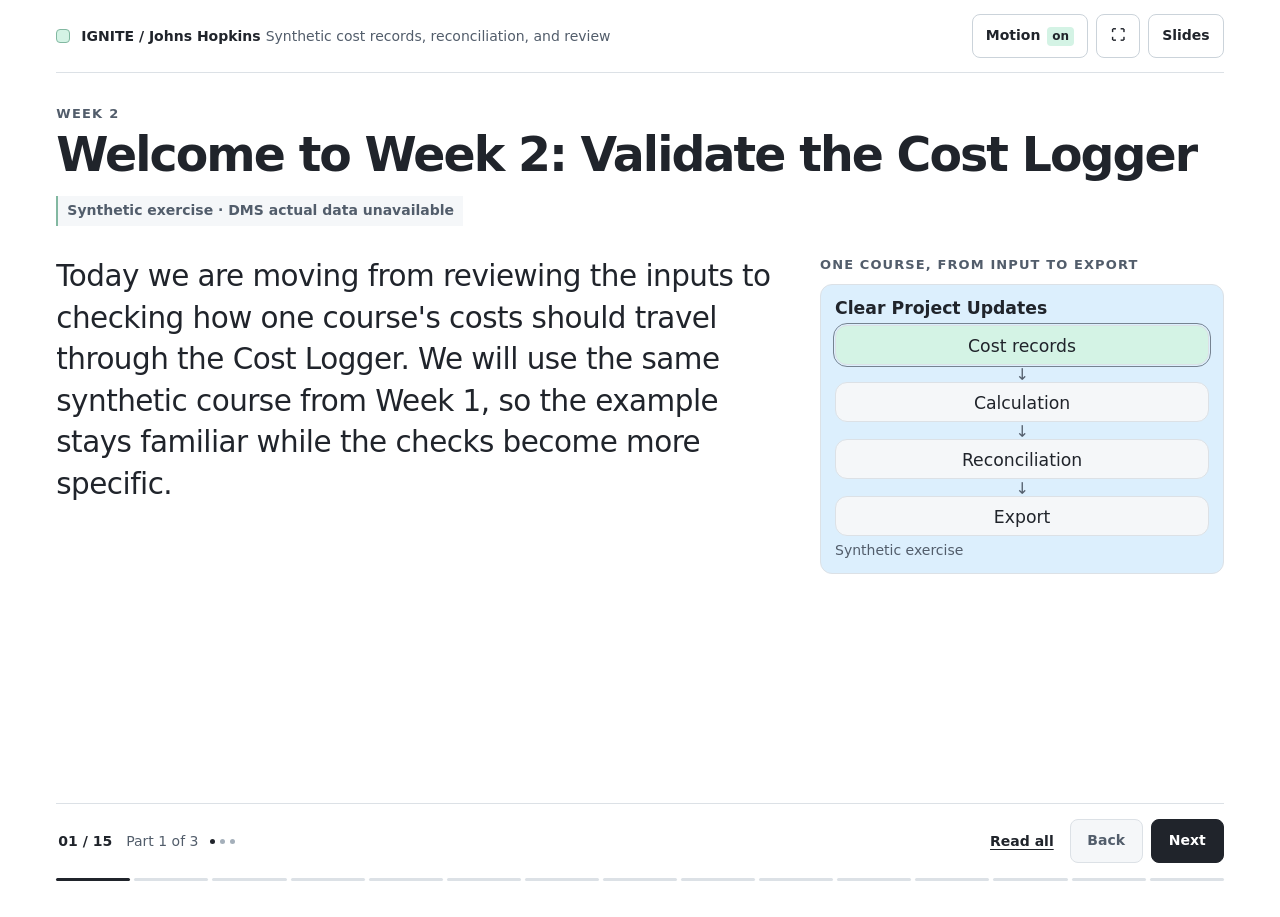
==== index.html @ 30b4ad09 "Publish IGNITE Week 2 presentation v1.0.1" ====
<!doctype html>
<html lang="en">
<head>
  <meta charset="utf-8">
  <meta name="viewport" content="width=device-width, initial-scale=1">
  <meta name="description" content="Synthetic cost records, reconciliation, and review">
  <meta name="content-revision" content="94eb83a138bd">
  <title>Week 2: Validate the Cost Logger</title>
  <link rel="stylesheet" href="site.css">
  <link rel="icon" href="data:,">
  <script defer src="scenes.js"></script>
  <script defer src="deck.js"></script>
</head>
<body>
  <div id="deck" class="deck-shell" hidden>
    <header class="masthead">
      <div class="brand">
        <span class="brand-mark" aria-hidden="true"></span>
        <div class="brand-text">
          <span class="brand-name">IGNITE / Johns Hopkins</span>
          <span class="brand-subtitle">Synthetic cost records, reconciliation, and review</span>
        </div>
      </div>
      <div class="masthead-controls">
        <button id="motion" class="utility-button" type="button" aria-pressed="false">
          Motion <span class="motion-state" aria-hidden="true">off</span>
        </button>
        <span id="motion-explanation" class="sr-only" hidden></span>
        <button id="fullscreen" class="utility-button icon-button" type="button" aria-label="Enter fullscreen" hidden>
          <span aria-hidden="true">⛶</span>
        </button>
        <button id="open-selector" class="utility-button" type="button" aria-haspopup="dialog" aria-controls="selector">Slides</button>
      </div>
    </header>

    <main id="stage" class="stage" tabindex="0" aria-labelledby="slide-title" aria-describedby="stage-keys">
      <p id="stage-keys" class="sr-only"></p>
      <div class="stage-header">
        <p id="slide-section" class="section-label"></p>
        <h1 id="slide-title" class="slide-title"></h1>
        <p class="evidence-strip">Synthetic exercise · DMS actual data unavailable</p>
      </div>
      <p id="deck-notice" class="deck-notice" role="status" hidden></p>
      <div id="stage-body" class="stage-body">
        <div id="narration" class="narration"></div>
        <div id="visual" class="visual"></div>
      </div>
    </main>

    <footer class="deck-footer">
      <div class="footer-row">
        <div class="position-group">
          <button id="slide-number" class="slide-number" type="button" aria-haspopup="dialog" aria-controls="selector"></button>
          <span id="part-label" class="part-label"></span>
          <div id="part-marks" class="part-marks" aria-hidden="true"></div>
        </div>
        <nav class="footer-controls" aria-label="Presentation">
          <a id="read-all" class="read-link" href="?view=linear">Read all</a>
          <button id="back" class="back-button" type="button">Back</button>
          <button id="next" class="next-button" type="button">Next</button>
        </nav>
      </div>
      <div id="journey" class="journey" aria-hidden="true"></div>
    </footer>
  </div>

  <dialog id="selector" class="slide-selector" aria-labelledby="selector-title">
    <div class="selector-header">
      <h2 id="selector-title">Choose a slide</h2>
      <button id="close-selector" class="selector-close icon-button" type="button" aria-label="Close slide selector">
        <span aria-hidden="true">×</span>
      </button>
    </div>
    <ol id="selector-list" class="selector-list"></ol>
  </dialog>

  <p id="position-status" class="sr-only" role="status"></p>

  <main id="reading" class="reading-view" hidden>
    <nav class="reading-actions" aria-label="Reading view">
      <a id="return-to-deck" href="./index.html">Back to presentation</a>
      <a id="standalone-transcript" href="transcript.html">Open the complete readable transcript</a>
      <button id="print-reading" type="button">Print / save PDF</button>
    </nav>
    <header class="reading-header">
      <h1>Week 2: Validate the Cost Logger</h1>
      <p class="reading-subheading">Complete read-aloud text · 15 slides</p>
      <p class="reading-evidence">Synthetic exercise. Expected calculations are not application test results. DMS actual data is unavailable.</p>
    </header>
    <div id="reading-content" class="reading-content">
      <section class="reading-slide"><p class="reading-section">WEEK 2</p><h2>Welcome to Week 2: Validate the Cost Logger</h2>
<article class="reading-state" id="W2-S01-P01" data-presentation-href="./index.html#slide=1&amp;step=1"><h3>Part 1 of 3</h3>
<p>Today we are moving from reviewing the inputs to checking how one course&#x27;s costs should travel through the Cost Logger. We will use the same synthetic course from Week 1, so the example stays familiar while the checks become more specific.</p>
<div class="reading-visual"><h4>ONE COURSE, FROM INPUT TO EXPORT</h4><ul><li>Clear Project Updates</li><li>Cost records → Calculation → Reconciliation → Export</li><li>Synthetic exercise</li></ul></div>
</article>
<article class="reading-state" id="W2-S01-P02" data-presentation-href="./index.html#slide=1&amp;step=2"><h3>Part 2 of 3</h3>
<p>We still do not have DMS&#x27;s actual data. That does not stop us from checking the example&#x27;s arithmetic or, when a suitable test build is available, testing its behavior. It does stop us from claiming that these figures describe DMS&#x27;s real costs.</p>
<div class="reading-visual"><h4>THIS WEEK&#x27;S EVIDENCE BOUNDARY</h4><ul><li>Synthetic inputs: available</li><li>DMS actual data: unavailable</li><li>Application checks: require a suitable, identified test build</li><li>Expected result ≠ observed application result</li></ul></div>
</article>
<article class="reading-state" id="W2-S01-P03" data-presentation-href="./index.html#slide=1&amp;step=3"><h3>Part 3 of 3</h3>
<p>By the end, each of us should know what to check, what evidence to return, and what stays open. I will prepare the review package and handle build or access issues. Shania will focus on reconciliation, and Kailun will focus on behavior and failure cases.</p>
<div class="reading-visual"><h4>THREE RESPONSIBILITIES</h4><ul><li>Oscar | Review package and corrections</li><li>Shania | Independent financial reconciliation</li><li>Kailun | Behavior checks and reproducible findings</li><li>DMS | Commercial policy and business acceptance</li></ul></div>
</article>
</section>
<section class="reading-slide"><p class="reading-section">WEEK 1 REVIEW</p><h2>What Week 1 Established</h2>
<article class="reading-state" id="W2-S02-P01" data-presentation-href="./index.html#slide=2&amp;step=1"><h3>Part 1 of 3</h3>
<p>Week 1 gave us a shared fictional course, a fixed set of inputs, worked calculations, and review questions. The assignment was to inspect those definitions and expectations, not to generate the course media or prove that the application already worked.</p>
<div class="reading-visual"><h4>WEEK 1: A SHARED REVIEW BASELINE</h4><ul><li>Fixed course example</li><li>Financial input definitions</li><li>Worked calculations</li><li>Proposed behavior checks</li><li>No course media generated by this exercise</li></ul></div>
</article>
<article class="reading-state" id="W2-S02-P02" data-presentation-href="./index.html#slide=2&amp;step=2"><h3>Part 2 of 3</h3>
<p>Shania returned a completed initial review dated November 10. All 28 starter rows have a status and a written decision. Twelve are marked Reviewed, and sixteen are marked Question open. Those are review decisions, not twenty-eight passed application tests.</p>
<div class="reading-visual"><h4>SHANIA&#x27;S RETURN | NOVEMBER 10, 2026</h4><ul><li>28 starter rows completed</li><li>12 | Reviewed</li><li>16 | Question open</li><li>Review completion ≠ application test pass</li></ul></div>
</article>
<article class="reading-state" id="W2-S02-P03" data-presentation-href="./index.html#slide=2&amp;step=3"><h3>Part 3 of 3</h3>
<p>Kailun has returned his technical review covering all 24 proposed cases. Eleven are marked Reviewed and thirteen Question open, with a written decision or question for every case. His Run log marks all 24 application tests Not run. We will carry his open questions into Week 2 without treating reviewed expectations as approved rules or passed tests.</p>
<div class="reading-visual"><h4>KAILUN&#x27;S TECHNICAL REVIEW</h4><ul><li>24 cases | 11 Reviewed; 13 Question open</li><li>Run log | All 24 Not run</li><li>Reviewed expectations ≠ approved rules</li><li>Review completion ≠ application test pass</li></ul></div>
</article>
</section>
<section class="reading-slide"><p class="reading-section">FINANCIAL REVIEW</p><h2>What Shania&#x27;s Review Changes About Our Checks</h2>
<article class="reading-state" id="W2-S03-P01" data-presentation-href="./index.html#slide=3&amp;step=1"><h3>Part 1 of 4</h3>
<p>The main lesson from Shania&#x27;s review is to keep the fixed example intact while making the missing evidence explicit. We can reproduce the exercise without pretending that its rates, labor assumptions, or allocation method have been approved for DMS.</p>
<div class="reading-visual"><h4>KEEP THE BASELINE; EXPOSE THE GAPS</h4><ul><li>Exercise values: unchanged</li><li>Review questions: retained</li><li>Real-world assumptions: unverified</li><li>No silent replacement with guesses</li></ul></div>
</article>
<article class="reading-state" id="W2-S03-P02" data-presentation-href="./index.html#slide=3&amp;step=2"><h3>Part 2 of 4</h3>
<p>Her labor questions ask where drafting and assembly review end, where final quality review begins, and how real hourly cost rates would be constructed. Her provider questions ask which usage is billable, which services are bundled, and which rates apply.</p>
<div class="reading-visual"><h4>QUESTIONS TO CARRY FORWARD</h4><ul><li>Labor | Activity boundaries, effort records, rate basis</li><li>Providers | Usage, billing units, bundles, valid rates</li><li>Keep exercise assumptions separate from actual evidence</li></ul></div>
</article>
<article class="reading-state" id="W2-S03-P03" data-presentation-href="./index.html#slide=3&amp;step=3"><h3>Part 3 of 4</h3>
<p>Hosting and cost scope need the same discipline. Dividing a monthly pool equally between ten runs reproduces this exercise, but it is not measured consumption. Unlisted costs do not become zero, and equal output counts do not establish equal quality.</p>
<div class="reading-visual"><h4>ALLOCATION, SCOPE, AND COMPARABILITY</h4><ul><li>Equal allocation ≠ measured consumption</li><li>Excluded cost ≠ zero cost</li><li>Equal output count ≠ verified equal quality</li><li>Real policy decisions remain open</li></ul></div>
</article>
<article class="reading-state" id="W2-S03-P04" data-presentation-href="./index.html#slide=3&amp;step=4"><h3>Part 4 of 4</h3>
<p>For a real hosting allocation, what evidence would let us decide whether equal weighting is appropriate? Name the evidence we would need, rather than guessing a better number.</p>
<div class="reading-visual"><h4>LET&#x27;S DISCUSS</h4><ul><li>What evidence would justify a real hosting allocation?</li><li>Capture the evidence needed.</li><li>Do not invent a rate or policy.</li></ul></div>
</article>
</section>
<section class="reading-slide"><p class="reading-section">THE WEEK 2 TARGET</p><h2>What We Are Validating, and What Must Be Available</h2>
<article class="reading-state" id="W2-S04-P01" data-presentation-href="./index.html#slide=4&amp;step=1"><h3>Part 1 of 3</h3>
<p>The Week 2 target is a traceable path from manual entry or spreadsheet import to a reviewed cost record, a calculated total, and a reproducible export. Previewing must not post a charge. Financial records and diagnostic logs must stay distinct.</p>
<div class="reading-visual"><h4>EXPECTED WORKFLOW, NOT A COMPLETION CLAIM</h4><ul><li>Entry or file import → Preview → Review → Post → Reconcile → Export</li><li>Preview: no financial posting</li><li>Financial records ≠ diagnostic logs</li></ul></div>
</article>
<article class="reading-state" id="W2-S04-P02" data-presentation-href="./index.html#slide=4&amp;step=2"><h3>Part 2 of 3</h3>
<p>Before application testing, I need to identify the exact test build, give you permitted access, and confirm that the relevant Cost Records functions are available. An installer or a working RFP screen alone does not establish that this workflow is ready for your checks.</p>
<div class="reading-visual"><h4>APPLICATION CHECKS NEED</h4><ul><li>Exact build identifier</li><li>Permitted, usable test access</li><li>Relevant Cost Records functions</li><li>Synthetic inputs and expected results</li><li>A way to inspect the resulting records and export</li></ul></div>
</article>
<article class="reading-state" id="W2-S04-P03" data-presentation-href="./index.html#slide=4&amp;step=3"><h3>Part 3 of 3</h3>
<p>There are two useful paths. With a verified target, run the synthetic cases and capture actual results. Without it, complete the independent calculation and clarify the expected behavior. Application checks then remain Blocked or Not tested. Neither path requires guessing DMS&#x27;s actual data.</p>
<div class="reading-visual"><h4>TWO PATHS</h4><ul><li>Target available | Run synthetic cases; record actual results</li><li>Target unavailable | Reconcile the example; refine expected behavior</li><li>Application checks without a target: Blocked or Not tested</li><li>Real-data validation: still pending</li></ul></div>
</article>
</section>
<section class="reading-slide"><p class="reading-section">THE WORKED EXAMPLE</p><h2>Our Shared Synthetic Course</h2>
<article class="reading-state" id="W2-S05-P01" data-presentation-href="./index.html#slide=5&amp;step=1"><h3>Part 1 of 3</h3>
<p>Our course is still Clear Project Updates. It is a fictional training course about separating completed work, blockers, decisions, and next actions. We keep course SYN-COURSE-001 and run SYN-RUN-001 as the exercise identifiers, not as production identifiers.</p>
<div class="reading-visual"><h4>CLEAR PROJECT UPDATES</h4><ul><li>Course | SYN-COURSE-001</li><li>Baseline run | SYN-RUN-001</li><li>Local synthetic exercise identifiers</li><li>Not DMS production records</li></ul></div>
</article>
<article class="reading-state" id="W2-S05-P02" data-presentation-href="./index.html#slide=5&amp;step=2"><h3>Part 2 of 3</h3>
<p>The simulated inventory contains six scripts, six slide decks, and three videos. That is fifteen final deliverables. The thirty-six slides and thirty embedded images belong inside the decks; they are not additional final deliverables. No media files are generated by this costing exercise.</p>
<div class="reading-visual"><h4>SIMULATED OUTPUT INVENTORY</h4><ul><li>6 scripts + 6 decks + 3 videos = 15 final deliverables</li><li>36 slides and 30 images are deck components</li><li>3 videos × 2 minutes = 6 finished minutes</li><li>Inventory specification, not accepted media</li></ul></div>
</article>
<article class="reading-state" id="W2-S05-P03" data-presentation-href="./index.html#slide=5&amp;step=3"><h3>Part 3 of 3</h3>
<p>For this lesson, the direct-cost total includes the listed labor, provider usage, and allocated hosting. Other costs remain outside this exercise. We are checking the whole run, not inventing a cost allocation for each script, deck, or video.</p>
<div class="reading-visual"><h4>BASELINE COST BOUNDARY</h4><ul><li>Included | Listed labor + provider usage + allocated hosting</li><li>Outside this exercise | Subscriptions, development, overhead, sales, profit, tax, unlisted costs</li><li>Whole-run costs only</li><li>Cost ≠ selling price</li></ul></div>
</article>
</section>
<section class="reading-slide"><p class="reading-section">COST RECORDS</p><h2>What Makes a Cost Record Traceable</h2>
<article class="reading-state" id="W2-S06-P01" data-presentation-href="./index.html#slide=6&amp;step=1"><h3>Part 1 of 3</h3>
<p>A traceable record lets someone connect a charge to the course, the run, and the activity or usage that caused it. It also makes the quantity, unit, rate, currency, period, and payer visible, with a source for the calculation.</p>
<div class="reading-visual"><h4>TRACEABILITY QUESTIONS</h4><ul><li>Which course and run?</li><li>Which activity or usage?</li><li>What quantity and unit?</li><li>Which rate and currency?</li><li>Which period and payer?</li><li>What source supports it?</li></ul></div>
</article>
<article class="reading-state" id="W2-S06-P02" data-presentation-href="./index.html#slide=6&amp;step=2"><h3>Part 2 of 3</h3>
<p>For example, P01 is the whole-run text-input line. It uses three hundred thousand tokens at a fictional rate of two dollars per million tokens. The billing quantity matters: multiplying by two without dividing by one million would apply the rate to the wrong unit.</p>
<div class="reading-visual"><h4>SYNTHETIC RECORD | P01</h4><ul><li>Course | SYN-COURSE-001</li><li>Run | SYN-RUN-001</li><li>Usage | 300,000 tokens</li><li>Rate | $2.00 per 1,000,000 tokens</li><li>Currency | USD</li><li>Expected cost | $0.60</li></ul></div>
</article>
<article class="reading-state" id="W2-S06-P03" data-presentation-href="./index.html#slide=6&amp;step=3"><h3>Part 3 of 3</h3>
<p>The example does not supply an actual provider contract, a real rate-effective date, or verified payer details. Those fields stay unverified where absent. This record is a way to explain the calculation, not proof that we have DMS&#x27;s final production schema.</p>
<div class="reading-visual"><h4>DO NOT FILL MISSING METADATA BY GUESSING</h4><ul><li>Actual provider and contract | Unverified</li><li>Actual rate-effective date | Not supplied</li><li>Actual payer allocation | Unverified</li><li>Production schema | Not established by this exercise</li><li>Source | Fixed synthetic example</li></ul></div>
</article>
</section>
<section class="reading-slide"><p class="reading-section">THE WORKED CALCULATION</p><h2>Calculate the Baseline Before Comparing the App</h2>
<article class="reading-state" id="W2-S07-P01" data-presentation-href="./index.html#slide=7&amp;step=1"><h3>Part 1 of 4</h3>
<p>Start with the five labor rows. For each activity, multiply the assumed hands-on hours by its hourly rate. Two hours of planning at sixty dollars per hour gives one hundred twenty dollars. The five rows total ten effort hours and five hundred thirty-five dollars.</p>
<div class="reading-visual"><h4>SYNTHETIC LABOR | HOURS × USD/HOUR</h4><ul><li>L01 | 2.0 × $60.00 = $120.00</li><li>L02 | 2.5 × $60.00 = $150.00</li><li>L03 | 3.0 × $50.00 = $150.00</li><li>L04 | 1.5 × $50.00 = $75.00</li><li>L05 | 1.0 × $40.00 = $40.00</li><li>Total | 10.0 effort hours | $535.00</li><li>Effort hours ≠ elapsed time</li></ul></div>
</article>
<article class="reading-state" id="W2-S07-P02" data-presentation-href="./index.html#slide=7&amp;step=2"><h3>Part 2 of 4</h3>
<p>Provider costs use quantity divided by billing quantity, multiplied by the rate. The four fictional charges are sixty cents, ninety-six cents, one dollar twenty, and fifteen dollars. Together they total seventeen dollars and seventy-six cents. Do not charge whole-run text again per output or add a separate audio charge.</p>
<div class="reading-visual"><h4>SYNTHETIC PROVIDER USAGE</h4><ul><li>Cost = quantity ÷ billing quantity × rate</li><li>P01 | 300,000 ÷ 1,000,000 × $2.00 = $0.60</li><li>P02 | 120,000 ÷ 1,000,000 × $8.00 = $0.96</li><li>P03 | 30 ÷ 1 × $0.04 = $1.20</li><li>P04 | 6 ÷ 1 × $2.50 = $15.00</li><li>Provider total | $17.76</li><li>Fixture only: voice/rendering included; no separate audio charge</li></ul></div>
</article>
<article class="reading-state" id="W2-S07-P03" data-presentation-href="./index.html#slide=7&amp;step=3"><h3>Part 3 of 4</h3>
<p>The hosting example divides a fictional monthly pool of one hundred twenty dollars between ten equal-weight runs in the same month. The allocation is twelve dollars per run. This is the exercise&#x27;s rule, not a measured allocation or a DMS-approved policy.</p>
<div class="reading-visual"><h4>SYNTHETIC HOSTING ALLOCATION</h4><ul><li>Monthly pool | $120.00</li><li>Eligible runs in the same month | 10</li><li>Per-run allocation | $120.00 ÷ 10 = $12.00</li><li>Equal weighting is an exercise assumption</li><li>Actual allocation policy remains open</li></ul></div>
</article>
<article class="reading-state" id="W2-S07-P04" data-presentation-href="./index.html#slide=7&amp;step=4"><h3>Part 4 of 4</h3>
<p>Now add the included categories: five hundred thirty-five dollars of labor, seventeen dollars and seventy-six cents of provider usage, and twelve dollars of hosting. The expected direct cost is five hundred sixty-four dollars and seventy-six cents. Use the fixed row-level rounding rule. This is an expected result, not an observed application result.</p>
<div class="reading-visual"><h4>SYNTHETIC BASELINE | EXPECTED RESULT</h4><ul><li>Labor | $535.00</li><li>Provider usage | $17.76</li><li>Hosting allocation | $12.00</li><li>Included direct production cost | $564.76</li><li>USD: round each nonnegative cost row to 2 decimals, half up; then sum</li><li>Application result | Not tested here</li></ul></div>
</article>
</section>
<section class="reading-slide"><p class="reading-section">IMPORT AND ENTRY</p><h2>Preview, Review, Then Post</h2>
<article class="reading-state" id="W2-S08-P01" data-presentation-href="./index.html#slide=8&amp;step=1"><h3>Part 1 of 3</h3>
<p>For the application path, use only the supplied synthetic file or synthetic manual-entry values in the designated test environment. Begin by recording the existing ledger state. Open the preview and compare the mapped values with the input file. Preview alone must not add a financial posting.</p>
<div class="reading-visual"><h4>PLANNED CHECK | PREVIEW</h4><ul><li>Record the starting ledger state</li><li>Open synthetic input</li><li>Inspect mapped values and units</li><li>Compare ledger state again</li><li>Expected: no new financial posting</li></ul></div>
</article>
<article class="reading-state" id="W2-S08-P02" data-presentation-href="./index.html#slide=8&amp;step=2"><h3>Part 2 of 3</h3>
<p>Review any missing or invalid rows before posting. Check which rows are ready, which are held, and why. The presentation does not decide whether a mixed file must be rejected entirely or accepted in part. That behavior needs an explicit rule, not an assumption by the reviewer.</p>
<div class="reading-visual"><h4>PLANNED CHECK | REVIEW</h4><ul><li>Valid row | Inspect calculation and mapping</li><li>Missing or invalid row | Identify the reason</li><li>Mixed-file policy | Confirm before judging pass or fail</li><li>No silent default, dropped row, or invented rate</li></ul></div>
</article>
<article class="reading-state" id="W2-S08-P03" data-presentation-href="./index.html#slide=8&amp;step=3"><h3>Part 3 of 3</h3>
<p>Post only through the test workflow provided in the review package. Then trace each resulting cost record back to its input and reconcile the totals. If the target or posting control has not been verified, stop at the documented expectation and keep the application check untested.</p>
<div class="reading-visual"><h4>PLANNED CHECK | POST AND TRACE</h4><ul><li>Reviewed synthetic input → Test posting → Cost record</li><li>Input row ↔ Posted record ↔ Calculated amount</li><li>Actual result | Capture only after execution</li><li>No verified target | Blocked or Not tested</li></ul></div>
</article>
</section>
<section class="reading-slide"><p class="reading-section">VALIDATION</p><h2>Missing, Invalid, and Zero Are Different</h2>
<article class="reading-state" id="W2-S09-P01" data-presentation-href="./index.html#slide=9&amp;step=1"><h3>Part 1 of 3</h3>
<p>In a copy of the baseline, remove the P01 rate and keep the usage quantity. The rate is missing, not zero. The worksheet has an INPUT NEEDED state for incomplete arithmetic; the application must make the missing cost visible rather than imply that text input was free.</p>
<div class="reading-visual"><h4>ILLUSTRATIVE CASE | MISSING RATE</h4><ul><li>P01 quantity | 300,000 tokens</li><li>P01 rate | Missing</li><li>Cost | Incomplete</li><li>Not | $0.00</li><li>Worksheet wording: INPUT NEEDED</li><li>Application wording: to verify</li></ul></div>
</article>
<article class="reading-state" id="W2-S09-P02" data-presentation-href="./index.html#slide=9&amp;step=2"><h3>Part 2 of 3</h3>
<p>An invalid value is a different problem. A zero denominator cannot allocate the hosting pool, and an incompatible billing unit cannot support the intended calculation. Record the offending field and expected handling. If the rule is still undecided, record a requirement question rather than inventing a test pass or failure.</p>
<div class="reading-visual"><h4>ILLUSTRATIVE CASE | INVALID INPUT</h4><ul><li>Hosting pool ÷ 0 runs | Invalid allocation denominator</li><li>Incompatible usage and billing units | Invalid basis</li><li>Identify the field and reason</li><li>Undecided rule | Question open</li></ul></div>
</article>
<article class="reading-state" id="W2-S09-P03" data-presentation-href="./index.html#slide=9&amp;step=3"><h3>Part 3 of 3</h3>
<p>An explicit zero can be meaningful in the right field. For a separate synthetic quantity case, zero image usage at the stated positive image rate produces zero image cost. That does not make a zero billing denominator valid. Which evidence distinguishes a genuine zero quantity from missing usage?</p>
<div class="reading-visual"><h4>LET&#x27;S DISCUSS</h4><ul><li>Separate synthetic case: image quantity = 0</li><li>0 × $0.04 = $0.00</li><li>Explicit zero quantity ≠ missing quantity</li><li>Zero quantity ≠ zero billing denominator</li><li>What evidence distinguishes zero use from missing use?</li></ul></div>
</article>
</section>
<section class="reading-slide"><p class="reading-section">DUPLICATES AND RETRIES</p><h2>A Duplicate Is Not a New Billable Attempt</h2>
<article class="reading-state" id="W2-S10-P01" data-presentation-href="./index.html#slide=10&amp;step=1"><h3>Part 1 of 4</h3>
<p>Submitting the same expense again must not count the same cost twice. In the synthetic duplicate check, capture the ledger before and after resubmitting the same source expense. The expected outcome is no second posting for that same expense, not deletion of the original record.</p>
<div class="reading-visual"><h4>PLANNED DUPLICATE CHECK</h4><ul><li>One source expense</li><li>First accepted posting | One charge</li><li>Same expense submitted again | No second charge</li><li>Capture before-and-after ledger evidence</li><li>Application result | Not tested here</li></ul></div>
</article>
<article class="reading-state" id="W2-S10-P02" data-presentation-href="./index.html#slide=10&amp;step=2"><h3>Part 2 of 4</h3>
<p>Do not decide that two expenses are duplicates just because their amounts match. The identity of the underlying expense matters. If the system&#x27;s source identifier or retry rules are not documented, that is an open technical question. A retry with an uncertain result needs reconciliation before another posting is attempted.</p>
<div class="reading-visual"><h4>EXPENSE IDENTITY MATTERS</h4><ul><li>Same amount ≠ necessarily the same expense</li><li>Same expense ≠ a new charge</li><li>Source identifier and retry rules | Must be established</li><li>Uncertain result | Reconcile before repeating a posting</li></ul></div>
</article>
<article class="reading-state" id="W2-S10-P03" data-presentation-href="./index.html#slide=10&amp;step=3"><h3>Part 3 of 4</h3>
<p>A genuinely new billable attempt is different. The existing R1 scenario adds one discarded video minute at the fictional rate of two dollars fifty per minute. Billable video usage becomes seven minutes, while the simulated final inventory remains fifteen outputs.</p>
<div class="reading-visual"><h4>EXISTING SYNTHETIC VARIANT | SYN-RUN-001-R1</h4><ul><li>Extra billable video usage | 1 minute</li><li>Fictional rate | $2.50 per minute</li><li>Additional provider cost | $2.50</li><li>Billable video usage | 7 minutes</li><li>Final deliverables | Still 15</li></ul></div>
</article>
<article class="reading-state" id="W2-S10-P04" data-presentation-href="./index.html#slide=10&amp;step=4"><h3>Part 4 of 4</h3>
<p>With the other exercise inputs held constant, provider cost becomes twenty dollars and twenty-six cents, and direct production cost becomes five hundred sixty-seven dollars and twenty-six cents. We hold labor and hosting constant only to isolate this example. Real retries may involve additional labor and other costs that still need evidence.</p>
<div class="reading-visual"><h4>SYNTHETIC R1 | EXPECTED RESULT</h4><ul><li>Baseline provider cost | $17.76</li><li>Variant provider cost | $20.26</li><li>Baseline direct cost | $564.76</li><li>Variant direct cost | $567.26</li><li>Labor and hosting held constant for this exercise only</li><li>No real-world claim that retries are labor-free</li></ul></div>
</article>
</section>
<section class="reading-slide"><p class="reading-section">FINANCIAL RECONCILIATION</p><h2>Reconcile Line by Line, Not Just the Grand Total</h2>
<article class="reading-state" id="W2-S11-P01" data-presentation-href="./index.html#slide=11&amp;step=1"><h3>Part 1 of 3</h3>
<p>Shania&#x27;s check starts with an independent calculation, not with the application&#x27;s displayed total. Recalculate the supplied rows using the fixed units and rounding convention. Then compare those expectations with the application and export only after the corresponding test has actually run.</p>
<div class="reading-visual"><h4>RECONCILIATION PATH</h4><ul><li>Source row → Independent expectation → Application result → Export</li><li>Keep each evidence column separate</li><li>Do not copy the app&#x27;s answer into the expected-result column</li></ul></div>
</article>
<article class="reading-state" id="W2-S11-P02" data-presentation-href="./index.html#slide=11&amp;step=2"><h3>Part 2 of 3</h3>
<p>For the baseline, the expected categories are labor at five hundred thirty-five dollars, providers at seventeen dollars and seventy-six cents, and hosting at twelve dollars. The included total is five hundred sixty-four dollars and seventy-six cents. Until execution, the application and export columns remain Not tested.</p>
<div class="reading-visual"><table class="reading-table"><caption>SYNTHETIC EXPECTATIONS | ACTUAL RESULTS NOT SUPPLIED</caption><thead><tr><th scope="col">Category</th><th scope="col">Expected</th><th scope="col">Application</th><th scope="col">Export</th></tr></thead><tbody><tr><th scope="row">Labor</th><td>$535.00</td><td>Not tested</td><td>Not tested</td></tr><tr><th scope="row">Providers</th><td>$17.76</td><td>Not tested</td><td>Not tested</td></tr><tr><th scope="row">Hosting</th><td>$12.00</td><td>Not tested</td><td>Not tested</td></tr><tr><th scope="row">Included total</th><td>$564.76</td><td>Not tested</td><td>Not tested</td></tr></tbody></table><p>Compare constituent rows as well as totals</p></div>
</article>
<article class="reading-state" id="W2-S11-P03" data-presentation-href="./index.html#slide=11&amp;step=3"><h3>Part 3 of 3</h3>
<p>When amounts differ, check the version, input row, unit, rate, rounding, and scope before deciding why. Do not adjust the independent worksheet just to make the numbers agree. Explain the difference and retain the evidence. A workbook MATCH is an arithmetic check against this fixture, not an application pass.</p>
<div class="reading-visual"><h4>WHEN THERE IS A DIFFERENCE</h4><ul><li>Check | Version, inputs, units, rates, rounding, scope</li><li>Record | Expected, actual, difference, explanation</li><li>Preserve the independent calculation</li><li>Workbook MATCH ≠ application Passed</li></ul></div>
</article>
</section>
<section class="reading-slide"><p class="reading-section">TRACEABILITY AND EXPORT</p><h2>Make the Export Reproducible</h2>
<article class="reading-state" id="W2-S12-P01" data-presentation-href="./index.html#slide=12&amp;step=1"><h3>Part 1 of 3</h3>
<p>An export is useful when another reviewer can connect its amounts to the records and assumptions that produced them. For the synthetic exercise, keep the course and run identifiers, input version, calculation basis, included costs, and known gaps with the exported result.</p>
<div class="reading-visual"><h4>PROPOSED REVIEW EVIDENCE</h4><ul><li>Course and run identifiers</li><li>Input and test-build versions</li><li>Quantities, units, rates, and rounding basis</li><li>Included cost rows and totals</li><li>Missing information and exclusions</li><li>Exact export format: verify against the test build</li></ul></div>
</article>
<article class="reading-state" id="W2-S12-P02" data-presentation-href="./index.html#slide=12&amp;step=2"><h3>Part 2 of 3</h3>
<p>Reproducibility means that the same inputs and calculation basis produce the same reported amounts. Keep the tested version with the evidence. A changed input or rate is a new comparison, not a reason to silently rewrite the original expected result.</p>
<div class="reading-visual"><h4>REPLAY THE SAME CASE</h4><ul><li>Same inputs + Same calculation basis</li><li>→ Same expected amounts</li><li>Changed input → Separate version or case</li><li>Preserve the original evidence</li></ul></div>
</article>
<article class="reading-state" id="W2-S12-P03" data-presentation-href="./index.html#slide=12&amp;step=3"><h3>Part 3 of 3</h3>
<p>Keep diagnostic events separate from financial records. Opening a preview, making a retry, or producing an error message does not by itself prove that a new billable expense occurred. Use diagnostic evidence to investigate behavior, and financial evidence to reconcile charges.</p>
<div class="reading-visual"><h4>TWO DIFFERENT RECORD TYPES</h4><ul><li>Financial record | Supports a cost or allocation</li><li>Diagnostic log | Describes system activity</li><li>Preview event ≠ posted charge</li><li>Retry event ≠ proof of new billable usage</li><li>Both can support an investigation; they are not interchangeable</li></ul></div>
</article>
</section>
<section class="reading-slide"><p class="reading-section">THE WEEK 2 HANDOFF</p><h2>Who Does What This Week</h2>
<article class="reading-state" id="W2-S13-P01" data-presentation-href="./index.html#slide=13&amp;step=1"><h3>Part 1 of 4</h3>
<p>My handoff must contain the synthetic input package, expected results, the exact target version when available, and instructions for the checks. I will identify unsupported functions or access blockers rather than leave you to discover them. I also own investigating findings and supplying corrections.</p>
<div class="reading-visual"><h4>OSCAR | PREPARE THE REVIEW PACKAGE</h4><ul><li>1. Pin the synthetic inputs and expectations</li><li>2. Confirm the test target or name the blocker</li><li>3. Provide instructions and investigate findings</li><li>The package must exist before execution is assigned</li></ul></div>
</article>
<article class="reading-state" id="W2-S13-P02" data-presentation-href="./index.html#slide=13&amp;step=2"><h3>Part 2 of 4</h3>
<p>Shania, independently reconcile the baseline and the existing extra-attempt case. Check units, rates, row rounding, and cost boundaries. Keep your Week 1 questions linked to the missing evidence. Without a suitable build, return the calculations and open questions without claiming an application comparison.</p>
<div class="reading-visual"><h4>SHANIA | FINANCIAL RETURN</h4><ul><li>1. Independent baseline and R1 calculations</li><li>2. Line-by-line comparison when execution is available</li><li>3. Differences, assumptions, and missing evidence</li><li>No build: calculation review only; application comparison not tested</li></ul></div>
</article>
<article class="reading-state" id="W2-S13-P03" data-presentation-href="./index.html#slide=13&amp;step=3"><h3>Part 3 of 4</h3>
<p>Kailun, check the normal path, incomplete or invalid inputs, and repeated submissions using the supplied synthetic cases. Capture the target version, steps, expected behavior, actual result, and supporting evidence. When a function or rule is unavailable, record the blocker or question instead of guessing its behavior.</p>
<div class="reading-visual"><h4>KAILUN | TECHNICAL RETURN</h4><ul><li>1. Normal entry/import, posting, and export</li><li>2. Missing/invalid input handling</li><li>3. Duplicate and retry behavior</li><li>Record: version, steps, expected, actual, evidence</li><li>No target: clarify cases; do not claim execution</li></ul></div>
</article>
<article class="reading-state" id="W2-S13-P04" data-presentation-href="./index.html#slide=13&amp;step=4"><h3>Part 4 of 4</h3>
<p>For Week 2, the proposed return is one reviewed workbook each, with evidence linked or attached where needed. The latest verified Week 1 instructions used an email reply, not duplicate website entry. We will confirm the Week 2 return channel, realistic scope, and deadline with the handoff.</p>
<div class="reading-visual"><h4>PROPOSED RETURN ARRANGEMENT</h4><ul><li>Shania | One financial reconciliation workbook</li><li>Kailun | One test-results or test-planning workbook</li><li>Evidence | Linked or attached as needed</li><li>Return channel and deadline | Confirm with handoff</li><li>No duplicate website entry required by this proposal</li></ul></div>
</article>
</section>
<section class="reading-slide"><p class="reading-section">OUR REVIEW PROCESS</p><h2>Report, Classify, Correct, and Recheck</h2>
<article class="reading-state" id="W2-S14-P01" data-presentation-href="./index.html#slide=14&amp;step=1"><h3>Part 1 of 3</h3>
<p>A useful finding lets another person repeat the check. Record the example and version, the input change, the steps, the expected result, the actual result, and the impact. A result not yet observed stays Not tested. A requirement question should say what decision is missing.</p>
<div class="reading-visual"><h4>A REPRODUCIBLE FINDING</h4><ul><li>Example and version</li><li>Input change and steps</li><li>Expected result</li><li>Actual result and outcome</li><li>Impact and evidence</li><li>Undecided requirement | Name the decision needed</li></ul></div>
</article>
<article class="reading-state" id="W2-S14-P02" data-presentation-href="./index.html#slide=14&amp;step=2"><h3>Part 2 of 3</h3>
<p>I will separate defects from missing data, undecided requirements, and later improvements. A missing DMS rate is an evidence gap, not automatically a software defect. Use Passed, Failed, Blocked, or Not tested for execution. Keep those separate from the workbook&#x27;s review statuses.</p>
<div class="reading-visual"><h4>CLASSIFY BEFORE FIXING</h4><ul><li>Defect | Observed mismatch against a defined expectation</li><li>Data gap | Required evidence is missing</li><li>Requirement question | Expected behavior is undecided</li><li>Later improvement | Outside the agreed correction</li><li>Execution: Passed / Failed / Blocked / Not tested</li><li>Review: Reviewed / Question open / Change proposed</li></ul></div>
</article>
<article class="reading-state" id="W2-S14-P03" data-presentation-href="./index.html#slide=14&amp;step=3"><h3>Part 3 of 3</h3>
<p>After a correction, the original reviewer repeats the original check and one related case. Preserve the earlier result and identify the corrected version. A recheck becomes Passed only when it has been executed and supported. Our internal review does not approve DMS&#x27;s commercial policies.</p>
<div class="reading-visual"><h4>CORRECTION AND RECHECK</h4><ul><li>Finding → Investigation → Agreed correction</li><li>→ Original check + Related case</li><li>Preserve old result; identify new version</li><li>Reviewer evidence required</li><li>DMS business acceptance remains separate</li></ul></div>
</article>
</section>
<section class="reading-slide"><p class="reading-section">CLOSE AND CONFIRM</p><h2>What We Need Before the Next Handoff</h2>
<article class="reading-state" id="W2-S15-P01" data-presentation-href="./index.html#slide=15&amp;step=1"><h3>Part 1 of 3</h3>
<p>For the executed synthetic path, we need traceable costs, independently reconciled results, reproducible exports, and rechecks of reported corrections. Missing information must remain visible. A preparation-only return is still useful, but it is not completion of the Cost Logger&#x27;s application validation.</p>
<div class="reading-visual"><h4>TWO DIFFERENT COMPLETION STATES</h4><ul><li>Preparation complete</li><li>Calculations, expected behavior, and open questions documented</li><li>Synthetic application validation complete</li><li>Executed checks, reconciliation, export evidence, and rechecks recorded</li><li>DMS real-data validation | Still pending</li></ul></div>
</article>
<article class="reading-state" id="W2-S15-P02" data-presentation-href="./index.html#slide=15&amp;step=2"><h3>Part 2 of 3</h3>
<p>The next planned topic is RFP estimation. We can prepare its synthetic examples without DMS&#x27;s real data, but we must carry forward any unresolved Cost Logger issues. We will not turn a modeled cost into an approved price or describe the exercise as proven savings.</p>
<div class="reading-visual"><h4>NEXT PLANNED TOPIC | RFP ESTIMATION</h4><ul><li>Carry forward the reviewed cost basis</li><li>Preserve unresolved logger issues and missing evidence</li><li>Synthetic estimate ≠ approved quote</li><li>Scenario difference ≠ measured savings</li></ul></div>
</article>
<article class="reading-state" id="W2-S15-P03" data-presentation-href="./index.html#slide=15&amp;step=3"><h3>Part 3 of 3</h3>
<p>Before we finish, what is the next check you will own, and what would count as evidence for its result? We will use those answers to confirm the handoff, return channel, deadline, and any blocker. You should leave with a clear task, not a requirement to invent missing data.</p>
<div class="reading-visual"><h4>LET&#x27;S CONFIRM THE NEXT CHECK</h4><ul><li>What check will you own, and what evidence will support its result?</li><li>Then confirm:</li><li>Input package and exact target, or fallback</li><li>Return channel and deadline</li><li>Blocker owner and next action</li><li>Keep unknown DMS data unknown</li></ul></div>
</article>
</section>
    </div>
  </main>

  <main id="fallback" class="deck-fallback">
    <h1>Week 2: Validate the Cost Logger</h1>
    <p>Synthetic exercise · DMS actual data unavailable</p>
    <noscript><p>Enable JavaScript for the interactive presentation, or open the complete readable transcript.</p></noscript>
    <p id="script-failure" hidden>Interactive view unavailable. Open the complete readable transcript.</p>
    <a id="fallback-transcript" href="transcript.html">Open the complete readable transcript</a>
  </main>
  <script>document.getElementById("script-failure").hidden = false</script>
  <script id="deck-data" type="application/json">{"revision":"94eb83a138bd","wording":{"Masthead":"IGNITE / Johns Hopkins","Presentation title":"Week 2: Validate the Cost Logger","Subtitle":"Synthetic cost records, reconciliation, and review","Persistent evidence strip":"Synthetic exercise · DMS actual data unavailable","Motion control":"Motion","Motion states":"on / off","Slide selector button":"Slides","Slide selector heading":"Choose a slide","Linear-view button":"Read all","Previous control":"Back","Normal next control":"Next","Discussion label":"Let’s discuss","Discussion continuation":"Continue","Closing control":"End","Transcript heading":"Week 2: Validate the Cost Logger","Transcript subheading":"Complete read-aloud text · 15 slides","Transcript evidence notice":"Synthetic exercise. Expected calculations are not application test results. DMS actual data is unavailable.","Return from transcript":"Back to presentation","Print control":"Print / save PDF","No-JavaScript fallback":"Enable JavaScript for the interactive presentation, or open the complete readable transcript."},"auxiliary":{"Selector close button/name":"Close slide selector","Fullscreen enter accessible name":"Enter fullscreen","Fullscreen exit accessible name":"Exit fullscreen","Fullscreen failure notice":"Fullscreen is unavailable here. Continue in the normal view.","Stage keyboard description":"When the presentation area is focused, use the arrow keys to move between parts. G opens Slides, M changes motion, and F controls fullscreen where available.","Position announcement":"Slide {slide} of 15. Part {part} of {parts}.","Invalid-position notice":"That presentation position is unavailable. Showing slide 1.","Interactive initialization failure":"Interactive view unavailable. Open the complete readable transcript.","Fallback link name":"Open the complete readable transcript","Reduced-motion explanation":"Motion is off because reduced motion is enabled in your system."},"slides":[{"id":"W2-S01","title":"Welcome to Week 2: Validate the Cost Logger","section":"WEEK 2","states":[{"id":"W2-S01-P01","slide":1,"ordinal":1,"part":1,"partCount":3,"reading":["Today we are moving from reviewing the inputs to checking how one course's costs should travel through the Cost Logger. We will use the same synthetic course from Week 1, so the example stays familiar while the checks become more specific."],"lines":["ONE COURSE, FROM INPUT TO EXPORT","Clear Project Updates","Cost records → Calculation → Reconciliation → Export","Synthetic exercise"],"layout":"SPLIT","scene":"course-cost-path","motion":"ENTER","emphasis":null,"control":"Next","controlDisabled":false,"discussion":false,"discussionPrompt":null,"discussionPromptIndex":null},{"id":"W2-S01-P02","slide":1,"ordinal":2,"part":2,"partCount":3,"reading":["We still do not have DMS's actual data. That does not stop us from checking the example's arithmetic or, when a suitable test build is available, testing its behavior. It does stop us from claiming that these figures describe DMS's real costs."],"lines":["THIS WEEK'S EVIDENCE BOUNDARY","Synthetic inputs: available","DMS actual data: unavailable","Application checks: require a suitable, identified test build","Expected result ≠ observed application result"],"layout":"SPLIT","scene":"evidence-boundary","motion":"SWAP","emphasis":null,"control":"Next","controlDisabled":false,"discussion":false,"discussionPrompt":null,"discussionPromptIndex":null},{"id":"W2-S01-P03","slide":1,"ordinal":3,"part":3,"partCount":3,"reading":["By the end, each of us should know what to check, what evidence to return, and what stays open. I will prepare the review package and handle build or access issues. Shania will focus on reconciliation, and Kailun will focus on behavior and failure cases."],"lines":["THREE RESPONSIBILITIES","Oscar | Review package and corrections","Shania | Independent financial reconciliation","Kailun | Behavior checks and reproducible findings","DMS | Commercial policy and business acceptance"],"layout":"SPLIT","scene":"responsibility-cards","motion":"SWAP","emphasis":null,"control":"Next","controlDisabled":false,"discussion":false,"discussionPrompt":null,"discussionPromptIndex":null}]},{"id":"W2-S02","title":"What Week 1 Established","section":"WEEK 1 REVIEW","states":[{"id":"W2-S02-P01","slide":2,"ordinal":4,"part":1,"partCount":3,"reading":["Week 1 gave us a shared fictional course, a fixed set of inputs, worked calculations, and review questions. The assignment was to inspect those definitions and expectations, not to generate the course media or prove that the application already worked."],"lines":["WEEK 1: A SHARED REVIEW BASELINE","Fixed course example","Financial input definitions","Worked calculations","Proposed behavior checks","No course media generated by this exercise"],"layout":"SPLIT","scene":"week1-baseline","motion":"ENTER","emphasis":null,"control":"Next","controlDisabled":false,"discussion":false,"discussionPrompt":null,"discussionPromptIndex":null},{"id":"W2-S02-P02","slide":2,"ordinal":5,"part":2,"partCount":3,"reading":["Shania returned a completed initial review dated November 10. All 28 starter rows have a status and a written decision. Twelve are marked Reviewed, and sixteen are marked Question open. Those are review decisions, not twenty-eight passed application tests."],"lines":["SHANIA'S RETURN | NOVEMBER 10, 2026","28 starter rows completed","12 | Reviewed","16 | Question open","Review completion ≠ application test pass"],"layout":"SPLIT","scene":"review-counts","motion":"SWAP","emphasis":null,"control":"Next","controlDisabled":false,"discussion":false,"discussionPrompt":null,"discussionPromptIndex":null},{"id":"W2-S02-P03","slide":2,"ordinal":6,"part":3,"partCount":3,"reading":["Kailun has returned his technical review covering all 24 proposed cases. Eleven are marked Reviewed and thirteen Question open, with a written decision or question for every case. His Run log marks all 24 application tests Not run. We will carry his open questions into Week 2 without treating reviewed expectations as approved rules or passed tests."],"lines":["KAILUN'S TECHNICAL REVIEW","24 cases | 11 Reviewed; 13 Question open","Run log | All 24 Not run","Reviewed expectations ≠ approved rules","Review completion ≠ application test pass"],"layout":"SPLIT","scene":"technical-evidence-status","motion":"SWAP","emphasis":null,"control":"Next","controlDisabled":false,"discussion":false,"discussionPrompt":null,"discussionPromptIndex":null}]},{"id":"W2-S03","title":"What Shania's Review Changes About Our Checks","section":"FINANCIAL REVIEW","states":[{"id":"W2-S03-P01","slide":3,"ordinal":7,"part":1,"partCount":4,"reading":["The main lesson from Shania's review is to keep the fixed example intact while making the missing evidence explicit. We can reproduce the exercise without pretending that its rates, labor assumptions, or allocation method have been approved for DMS."],"lines":["KEEP THE BASELINE; EXPOSE THE GAPS","Exercise values: unchanged","Review questions: retained","Real-world assumptions: unverified","No silent replacement with guesses"],"layout":"SPLIT","scene":"baseline-guardrails","motion":"ENTER","emphasis":null,"control":"Next","controlDisabled":false,"discussion":false,"discussionPrompt":null,"discussionPromptIndex":null},{"id":"W2-S03-P02","slide":3,"ordinal":8,"part":2,"partCount":4,"reading":["Her labor questions ask where drafting and assembly review end, where final quality review begins, and how real hourly cost rates would be constructed. Her provider questions ask which usage is billable, which services are bundled, and which rates apply."],"lines":["QUESTIONS TO CARRY FORWARD","Labor | Activity boundaries, effort records, rate basis","Providers | Usage, billing units, bundles, valid rates","Keep exercise assumptions separate from actual evidence"],"layout":"SPLIT","scene":"review-topic-cards","motion":"SWAP","emphasis":null,"control":"Next","controlDisabled":false,"discussion":false,"discussionPrompt":null,"discussionPromptIndex":null},{"id":"W2-S03-P03","slide":3,"ordinal":9,"part":3,"partCount":4,"reading":["Hosting and cost scope need the same discipline. Dividing a monthly pool equally between ten runs reproduces this exercise, but it is not measured consumption. Unlisted costs do not become zero, and equal output counts do not establish equal quality."],"lines":["ALLOCATION, SCOPE, AND COMPARABILITY","Equal allocation ≠ measured consumption","Excluded cost ≠ zero cost","Equal output count ≠ verified equal quality","Real policy decisions remain open"],"layout":"SPLIT","scene":"allocation-comparisons","motion":"SWAP","emphasis":null,"control":"Next","controlDisabled":false,"discussion":false,"discussionPrompt":null,"discussionPromptIndex":null},{"id":"W2-S03-P04","slide":3,"ordinal":10,"part":4,"partCount":4,"reading":["For a real hosting allocation, what evidence would let us decide whether equal weighting is appropriate? Name the evidence we would need, rather than guessing a better number."],"lines":["LET'S DISCUSS","What evidence would justify a real hosting allocation?","Capture the evidence needed.","Do not invent a rate or policy."],"layout":"SPLIT","scene":"hosting-evidence-discussion","motion":"DISCUSSION","emphasis":null,"control":"Continue","controlDisabled":false,"discussion":true,"discussionPrompt":"What evidence would justify a real hosting allocation?","discussionPromptIndex":1}]},{"id":"W2-S04","title":"What We Are Validating, and What Must Be Available","section":"THE WEEK 2 TARGET","states":[{"id":"W2-S04-P01","slide":4,"ordinal":11,"part":1,"partCount":3,"reading":["The Week 2 target is a traceable path from manual entry or spreadsheet import to a reviewed cost record, a calculated total, and a reproducible export. Previewing must not post a charge. Financial records and diagnostic logs must stay distinct."],"lines":["EXPECTED WORKFLOW, NOT A COMPLETION CLAIM","Entry or file import → Preview → Review → Post → Reconcile → Export","Preview: no financial posting","Financial records ≠ diagnostic logs"],"layout":"SPLIT","scene":"cost-records-workflow","motion":"ENTER","emphasis":"FLOW-FOCUS","control":"Next","controlDisabled":false,"discussion":false,"discussionPrompt":null,"discussionPromptIndex":null},{"id":"W2-S04-P02","slide":4,"ordinal":12,"part":2,"partCount":3,"reading":["Before application testing, I need to identify the exact test build, give you permitted access, and confirm that the relevant Cost Records functions are available. An installer or a working RFP screen alone does not establish that this workflow is ready for your checks."],"lines":["APPLICATION CHECKS NEED","Exact build identifier","Permitted, usable test access","Relevant Cost Records functions","Synthetic inputs and expected results","A way to inspect the resulting records and export"],"layout":"SPLIT","scene":"test-prerequisites","motion":"SWAP","emphasis":null,"control":"Next","controlDisabled":false,"discussion":false,"discussionPrompt":null,"discussionPromptIndex":null},{"id":"W2-S04-P03","slide":4,"ordinal":13,"part":3,"partCount":3,"reading":["There are two useful paths. With a verified target, run the synthetic cases and capture actual results. Without it, complete the independent calculation and clarify the expected behavior. Application checks then remain Blocked or Not tested. Neither path requires guessing DMS's actual data."],"lines":["TWO PATHS","Target available | Run synthetic cases; record actual results","Target unavailable | Reconcile the example; refine expected behavior","Application checks without a target: Blocked or Not tested","Real-data validation: still pending"],"layout":"SPLIT","scene":"two-work-paths","motion":"SWAP","emphasis":null,"control":"Next","controlDisabled":false,"discussion":false,"discussionPrompt":null,"discussionPromptIndex":null}]},{"id":"W2-S05","title":"Our Shared Synthetic Course","section":"THE WORKED EXAMPLE","states":[{"id":"W2-S05-P01","slide":5,"ordinal":14,"part":1,"partCount":3,"reading":["Our course is still Clear Project Updates. It is a fictional training course about separating completed work, blockers, decisions, and next actions. We keep course SYN-COURSE-001 and run SYN-RUN-001 as the exercise identifiers, not as production identifiers."],"lines":["CLEAR PROJECT UPDATES","Course | SYN-COURSE-001","Baseline run | SYN-RUN-001","Local synthetic exercise identifiers","Not DMS production records"],"layout":"SPLIT","scene":"course-identifiers","motion":"ENTER","emphasis":null,"control":"Next","controlDisabled":false,"discussion":false,"discussionPrompt":null,"discussionPromptIndex":null},{"id":"W2-S05-P02","slide":5,"ordinal":15,"part":2,"partCount":3,"reading":["The simulated inventory contains six scripts, six slide decks, and three videos. That is fifteen final deliverables. The thirty-six slides and thirty embedded images belong inside the decks; they are not additional final deliverables. No media files are generated by this costing exercise."],"lines":["SIMULATED OUTPUT INVENTORY","6 scripts + 6 decks + 3 videos = 15 final deliverables","36 slides and 30 images are deck components","3 videos × 2 minutes = 6 finished minutes","Inventory specification, not accepted media"],"layout":"SPLIT","scene":"output-inventory","motion":"SWAP","emphasis":null,"control":"Next","controlDisabled":false,"discussion":false,"discussionPrompt":null,"discussionPromptIndex":null},{"id":"W2-S05-P03","slide":5,"ordinal":16,"part":3,"partCount":3,"reading":["For this lesson, the direct-cost total includes the listed labor, provider usage, and allocated hosting. Other costs remain outside this exercise. We are checking the whole run, not inventing a cost allocation for each script, deck, or video."],"lines":["BASELINE COST BOUNDARY","Included | Listed labor + provider usage + allocated hosting","Outside this exercise | Subscriptions, development, overhead, sales, profit, tax, unlisted costs","Whole-run costs only","Cost ≠ selling price"],"layout":"SPLIT","scene":"cost-boundary","motion":"SWAP","emphasis":null,"control":"Next","controlDisabled":false,"discussion":false,"discussionPrompt":null,"discussionPromptIndex":null}]},{"id":"W2-S06","title":"What Makes a Cost Record Traceable","section":"COST RECORDS","states":[{"id":"W2-S06-P01","slide":6,"ordinal":17,"part":1,"partCount":3,"reading":["A traceable record lets someone connect a charge to the course, the run, and the activity or usage that caused it. It also makes the quantity, unit, rate, currency, period, and payer visible, with a source for the calculation."],"lines":["TRACEABILITY QUESTIONS","Which course and run?","Which activity or usage?","What quantity and unit?","Which rate and currency?","Which period and payer?","What source supports it?"],"layout":"DENSE-SPLIT","scene":"traceability-questions","motion":"ENTER","emphasis":null,"control":"Next","controlDisabled":false,"discussion":false,"discussionPrompt":null,"discussionPromptIndex":null},{"id":"W2-S06-P02","slide":6,"ordinal":18,"part":2,"partCount":3,"reading":["For example, P01 is the whole-run text-input line. It uses three hundred thousand tokens at a fictional rate of two dollars per million tokens. The billing quantity matters: multiplying by two without dividing by one million would apply the rate to the wrong unit."],"lines":["SYNTHETIC RECORD | P01","Course | SYN-COURSE-001","Run | SYN-RUN-001","Usage | 300,000 tokens","Rate | $2.00 per 1,000,000 tokens","Currency | USD","Expected cost | $0.60"],"layout":"DENSE-SPLIT","scene":"synthetic-p01-record","motion":"SWAP","emphasis":"EMPHASIS","control":"Next","controlDisabled":false,"discussion":false,"discussionPrompt":null,"discussionPromptIndex":null},{"id":"W2-S06-P03","slide":6,"ordinal":19,"part":3,"partCount":3,"reading":["The example does not supply an actual provider contract, a real rate-effective date, or verified payer details. Those fields stay unverified where absent. This record is a way to explain the calculation, not proof that we have DMS's final production schema."],"lines":["DO NOT FILL MISSING METADATA BY GUESSING","Actual provider and contract | Unverified","Actual rate-effective date | Not supplied","Actual payer allocation | Unverified","Production schema | Not established by this exercise","Source | Fixed synthetic example"],"layout":"DENSE-SPLIT","scene":"unknown-metadata","motion":"SWAP","emphasis":null,"control":"Next","controlDisabled":false,"discussion":false,"discussionPrompt":null,"discussionPromptIndex":null}]},{"id":"W2-S07","title":"Calculate the Baseline Before Comparing the App","section":"THE WORKED CALCULATION","states":[{"id":"W2-S07-P01","slide":7,"ordinal":20,"part":1,"partCount":4,"reading":["Start with the five labor rows. For each activity, multiply the assumed hands-on hours by its hourly rate. Two hours of planning at sixty dollars per hour gives one hundred twenty dollars. The five rows total ten effort hours and five hundred thirty-five dollars."],"lines":["SYNTHETIC LABOR | HOURS × USD/HOUR","L01 | 2.0 × $60.00 = $120.00","L02 | 2.5 × $60.00 = $150.00","L03 | 3.0 × $50.00 = $150.00","L04 | 1.5 × $50.00 = $75.00","L05 | 1.0 × $40.00 = $40.00","Total | 10.0 effort hours | $535.00","Effort hours ≠ elapsed time"],"layout":"WORKBENCH","scene":"labor-equations","motion":"ENTER","emphasis":"EMPHASIS","control":"Next","controlDisabled":false,"discussion":false,"discussionPrompt":null,"discussionPromptIndex":null},{"id":"W2-S07-P02","slide":7,"ordinal":21,"part":2,"partCount":4,"reading":["Provider costs use quantity divided by billing quantity, multiplied by the rate. The four fictional charges are sixty cents, ninety-six cents, one dollar twenty, and fifteen dollars. Together they total seventeen dollars and seventy-six cents. Do not charge whole-run text again per output or add a separate audio charge."],"lines":["SYNTHETIC PROVIDER USAGE","Cost = quantity ÷ billing quantity × rate","P01 | 300,000 ÷ 1,000,000 × $2.00 = $0.60","P02 | 120,000 ÷ 1,000,000 × $8.00 = $0.96","P03 | 30 ÷ 1 × $0.04 = $1.20","P04 | 6 ÷ 1 × $2.50 = $15.00","Provider total | $17.76","Fixture only: voice/rendering included; no separate audio charge"],"layout":"WORKBENCH","scene":"provider-equations","motion":"SWAP","emphasis":null,"control":"Next","controlDisabled":false,"discussion":false,"discussionPrompt":null,"discussionPromptIndex":null},{"id":"W2-S07-P03","slide":7,"ordinal":22,"part":3,"partCount":4,"reading":["The hosting example divides a fictional monthly pool of one hundred twenty dollars between ten equal-weight runs in the same month. The allocation is twelve dollars per run. This is the exercise's rule, not a measured allocation or a DMS-approved policy."],"lines":["SYNTHETIC HOSTING ALLOCATION","Monthly pool | $120.00","Eligible runs in the same month | 10","Per-run allocation | $120.00 ÷ 10 = $12.00","Equal weighting is an exercise assumption","Actual allocation policy remains open"],"layout":"WORKBENCH","scene":"hosting-allocation","motion":"SWAP","emphasis":null,"control":"Next","controlDisabled":false,"discussion":false,"discussionPrompt":null,"discussionPromptIndex":null},{"id":"W2-S07-P04","slide":7,"ordinal":23,"part":4,"partCount":4,"reading":["Now add the included categories: five hundred thirty-five dollars of labor, seventeen dollars and seventy-six cents of provider usage, and twelve dollars of hosting. The expected direct cost is five hundred sixty-four dollars and seventy-six cents. Use the fixed row-level rounding rule. This is an expected result, not an observed application result."],"lines":["SYNTHETIC BASELINE | EXPECTED RESULT","Labor | $535.00","Provider usage | $17.76","Hosting allocation | $12.00","Included direct production cost | $564.76","USD: round each nonnegative cost row to 2 decimals, half up; then sum","Application result | Not tested here"],"layout":"WORKBENCH","scene":"baseline-total","motion":"SWAP","emphasis":null,"control":"Next","controlDisabled":false,"discussion":false,"discussionPrompt":null,"discussionPromptIndex":null}]},{"id":"W2-S08","title":"Preview, Review, Then Post","section":"IMPORT AND ENTRY","states":[{"id":"W2-S08-P01","slide":8,"ordinal":24,"part":1,"partCount":3,"reading":["For the application path, use only the supplied synthetic file or synthetic manual-entry values in the designated test environment. Begin by recording the existing ledger state. Open the preview and compare the mapped values with the input file. Preview alone must not add a financial posting."],"lines":["PLANNED CHECK | PREVIEW","Record the starting ledger state","Open synthetic input","Inspect mapped values and units","Compare ledger state again","Expected: no new financial posting"],"layout":"SPLIT","scene":"preview-check","motion":"ENTER","emphasis":"FLOW-FOCUS","control":"Next","controlDisabled":false,"discussion":false,"discussionPrompt":null,"discussionPromptIndex":null},{"id":"W2-S08-P02","slide":8,"ordinal":25,"part":2,"partCount":3,"reading":["Review any missing or invalid rows before posting. Check which rows are ready, which are held, and why. The presentation does not decide whether a mixed file must be rejected entirely or accepted in part. That behavior needs an explicit rule, not an assumption by the reviewer."],"lines":["PLANNED CHECK | REVIEW","Valid row | Inspect calculation and mapping","Missing or invalid row | Identify the reason","Mixed-file policy | Confirm before judging pass or fail","No silent default, dropped row, or invented rate"],"layout":"SPLIT","scene":"mixed-file-review","motion":"SWAP","emphasis":null,"control":"Next","controlDisabled":false,"discussion":false,"discussionPrompt":null,"discussionPromptIndex":null},{"id":"W2-S08-P03","slide":8,"ordinal":26,"part":3,"partCount":3,"reading":["Post only through the test workflow provided in the review package. Then trace each resulting cost record back to its input and reconcile the totals. If the target or posting control has not been verified, stop at the documented expectation and keep the application check untested."],"lines":["PLANNED CHECK | POST AND TRACE","Reviewed synthetic input → Test posting → Cost record","Input row ↔ Posted record ↔ Calculated amount","Actual result | Capture only after execution","No verified target | Blocked or Not tested"],"layout":"SPLIT","scene":"posting-trace","motion":"SWAP","emphasis":null,"control":"Next","controlDisabled":false,"discussion":false,"discussionPrompt":null,"discussionPromptIndex":null}]},{"id":"W2-S09","title":"Missing, Invalid, and Zero Are Different","section":"VALIDATION","states":[{"id":"W2-S09-P01","slide":9,"ordinal":27,"part":1,"partCount":3,"reading":["In a copy of the baseline, remove the P01 rate and keep the usage quantity. The rate is missing, not zero. The worksheet has an INPUT NEEDED state for incomplete arithmetic; the application must make the missing cost visible rather than imply that text input was free."],"lines":["ILLUSTRATIVE CASE | MISSING RATE","P01 quantity | 300,000 tokens","P01 rate | Missing","Cost | Incomplete","Not | $0.00","Worksheet wording: INPUT NEEDED","Application wording: to verify"],"layout":"DENSE-SPLIT","scene":"missing-rate","motion":"ENTER","emphasis":null,"control":"Next","controlDisabled":false,"discussion":false,"discussionPrompt":null,"discussionPromptIndex":null},{"id":"W2-S09-P02","slide":9,"ordinal":28,"part":2,"partCount":3,"reading":["An invalid value is a different problem. A zero denominator cannot allocate the hosting pool, and an incompatible billing unit cannot support the intended calculation. Record the offending field and expected handling. If the rule is still undecided, record a requirement question rather than inventing a test pass or failure."],"lines":["ILLUSTRATIVE CASE | INVALID INPUT","Hosting pool ÷ 0 runs | Invalid allocation denominator","Incompatible usage and billing units | Invalid basis","Identify the field and reason","Undecided rule | Question open"],"layout":"DENSE-SPLIT","scene":"invalid-inputs","motion":"SWAP","emphasis":null,"control":"Next","controlDisabled":false,"discussion":false,"discussionPrompt":null,"discussionPromptIndex":null},{"id":"W2-S09-P03","slide":9,"ordinal":29,"part":3,"partCount":3,"reading":["An explicit zero can be meaningful in the right field. For a separate synthetic quantity case, zero image usage at the stated positive image rate produces zero image cost. That does not make a zero billing denominator valid. Which evidence distinguishes a genuine zero quantity from missing usage?"],"lines":["LET'S DISCUSS","Separate synthetic case: image quantity = 0","0 × $0.04 = $0.00","Explicit zero quantity ≠ missing quantity","Zero quantity ≠ zero billing denominator","What evidence distinguishes zero use from missing use?"],"layout":"DENSE-SPLIT","scene":"zero-quantity-discussion","motion":"DISCUSSION","emphasis":null,"control":"Continue","controlDisabled":false,"discussion":true,"discussionPrompt":"What evidence distinguishes zero use from missing use?","discussionPromptIndex":5}]},{"id":"W2-S10","title":"A Duplicate Is Not a New Billable Attempt","section":"DUPLICATES AND RETRIES","states":[{"id":"W2-S10-P01","slide":10,"ordinal":30,"part":1,"partCount":4,"reading":["Submitting the same expense again must not count the same cost twice. In the synthetic duplicate check, capture the ledger before and after resubmitting the same source expense. The expected outcome is no second posting for that same expense, not deletion of the original record."],"lines":["PLANNED DUPLICATE CHECK","One source expense","First accepted posting | One charge","Same expense submitted again | No second charge","Capture before-and-after ledger evidence","Application result | Not tested here"],"layout":"DENSE-SPLIT","scene":"duplicate-expectation","motion":"ENTER","emphasis":"EMPHASIS","control":"Next","controlDisabled":false,"discussion":false,"discussionPrompt":null,"discussionPromptIndex":null},{"id":"W2-S10-P02","slide":10,"ordinal":31,"part":2,"partCount":4,"reading":["Do not decide that two expenses are duplicates just because their amounts match. The identity of the underlying expense matters. If the system's source identifier or retry rules are not documented, that is an open technical question. A retry with an uncertain result needs reconciliation before another posting is attempted."],"lines":["EXPENSE IDENTITY MATTERS","Same amount ≠ necessarily the same expense","Same expense ≠ a new charge","Source identifier and retry rules | Must be established","Uncertain result | Reconcile before repeating a posting"],"layout":"DENSE-SPLIT","scene":"expense-identity","motion":"SWAP","emphasis":null,"control":"Next","controlDisabled":false,"discussion":false,"discussionPrompt":null,"discussionPromptIndex":null},{"id":"W2-S10-P03","slide":10,"ordinal":32,"part":3,"partCount":4,"reading":["A genuinely new billable attempt is different. The existing R1 scenario adds one discarded video minute at the fictional rate of two dollars fifty per minute. Billable video usage becomes seven minutes, while the simulated final inventory remains fifteen outputs."],"lines":["EXISTING SYNTHETIC VARIANT | SYN-RUN-001-R1","Extra billable video usage | 1 minute","Fictional rate | $2.50 per minute","Additional provider cost | $2.50","Billable video usage | 7 minutes","Final deliverables | Still 15"],"layout":"DENSE-SPLIT","scene":"r1-usage","motion":"SWAP","emphasis":null,"control":"Next","controlDisabled":false,"discussion":false,"discussionPrompt":null,"discussionPromptIndex":null},{"id":"W2-S10-P04","slide":10,"ordinal":33,"part":4,"partCount":4,"reading":["With the other exercise inputs held constant, provider cost becomes twenty dollars and twenty-six cents, and direct production cost becomes five hundred sixty-seven dollars and twenty-six cents. We hold labor and hosting constant only to isolate this example. Real retries may involve additional labor and other costs that still need evidence."],"lines":["SYNTHETIC R1 | EXPECTED RESULT","Baseline provider cost | $17.76","Variant provider cost | $20.26","Baseline direct cost | $564.76","Variant direct cost | $567.26","Labor and hosting held constant for this exercise only","No real-world claim that retries are labor-free"],"layout":"DENSE-SPLIT","scene":"r1-cost-comparison","motion":"SWAP","emphasis":null,"control":"Next","controlDisabled":false,"discussion":false,"discussionPrompt":null,"discussionPromptIndex":null}]},{"id":"W2-S11","title":"Reconcile Line by Line, Not Just the Grand Total","section":"FINANCIAL RECONCILIATION","states":[{"id":"W2-S11-P01","slide":11,"ordinal":34,"part":1,"partCount":3,"reading":["Shania's check starts with an independent calculation, not with the application's displayed total. Recalculate the supplied rows using the fixed units and rounding convention. Then compare those expectations with the application and export only after the corresponding test has actually run."],"lines":["RECONCILIATION PATH","Source row → Independent expectation → Application result → Export","Keep each evidence column separate","Do not copy the app's answer into the expected-result column"],"layout":"WORKBENCH","scene":"reconciliation-path","motion":"ENTER","emphasis":null,"control":"Next","controlDisabled":false,"discussion":false,"discussionPrompt":null,"discussionPromptIndex":null},{"id":"W2-S11-P02","slide":11,"ordinal":35,"part":2,"partCount":3,"reading":["For the baseline, the expected categories are labor at five hundred thirty-five dollars, providers at seventeen dollars and seventy-six cents, and hosting at twelve dollars. The included total is five hundred sixty-four dollars and seventy-six cents. Until execution, the application and export columns remain Not tested."],"lines":["SYNTHETIC EXPECTATIONS | ACTUAL RESULTS NOT SUPPLIED","Category       Expected      Application      Export","Labor          $535.00       Not tested       Not tested","Providers      $17.76        Not tested       Not tested","Hosting        $12.00        Not tested       Not tested","Included total $564.76       Not tested       Not tested","Compare constituent rows as well as totals"],"layout":"WORKBENCH","scene":"expectations-table","motion":"SWAP","emphasis":null,"control":"Next","controlDisabled":false,"discussion":false,"discussionPrompt":null,"discussionPromptIndex":null,"table":{"columns":["Category","Expected","Application","Export"],"rows":[["Labor","$535.00","Not tested","Not tested"],["Providers","$17.76","Not tested","Not tested"],["Hosting","$12.00","Not tested","Not tested"],["Included total","$564.76","Not tested","Not tested"]]}},{"id":"W2-S11-P03","slide":11,"ordinal":36,"part":3,"partCount":3,"reading":["When amounts differ, check the version, input row, unit, rate, rounding, and scope before deciding why. Do not adjust the independent worksheet just to make the numbers agree. Explain the difference and retain the evidence. A workbook MATCH is an arithmetic check against this fixture, not an application pass."],"lines":["WHEN THERE IS A DIFFERENCE","Check | Version, inputs, units, rates, rounding, scope","Record | Expected, actual, difference, explanation","Preserve the independent calculation","Workbook MATCH ≠ application Passed"],"layout":"WORKBENCH","scene":"difference-investigation","motion":"SWAP","emphasis":null,"control":"Next","controlDisabled":false,"discussion":false,"discussionPrompt":null,"discussionPromptIndex":null}]},{"id":"W2-S12","title":"Make the Export Reproducible","section":"TRACEABILITY AND EXPORT","states":[{"id":"W2-S12-P01","slide":12,"ordinal":37,"part":1,"partCount":3,"reading":["An export is useful when another reviewer can connect its amounts to the records and assumptions that produced them. For the synthetic exercise, keep the course and run identifiers, input version, calculation basis, included costs, and known gaps with the exported result."],"lines":["PROPOSED REVIEW EVIDENCE","Course and run identifiers","Input and test-build versions","Quantities, units, rates, and rounding basis","Included cost rows and totals","Missing information and exclusions","Exact export format: verify against the test build"],"layout":"DENSE-SPLIT","scene":"export-evidence","motion":"ENTER","emphasis":null,"control":"Next","controlDisabled":false,"discussion":false,"discussionPrompt":null,"discussionPromptIndex":null},{"id":"W2-S12-P02","slide":12,"ordinal":38,"part":2,"partCount":3,"reading":["Reproducibility means that the same inputs and calculation basis produce the same reported amounts. Keep the tested version with the evidence. A changed input or rate is a new comparison, not a reason to silently rewrite the original expected result."],"lines":["REPLAY THE SAME CASE","Same inputs + Same calculation basis","→ Same expected amounts","Changed input → Separate version or case","Preserve the original evidence"],"layout":"DENSE-SPLIT","scene":"replay-basis","motion":"SWAP","emphasis":"FLOW-FOCUS","control":"Next","controlDisabled":false,"discussion":false,"discussionPrompt":null,"discussionPromptIndex":null},{"id":"W2-S12-P03","slide":12,"ordinal":39,"part":3,"partCount":3,"reading":["Keep diagnostic events separate from financial records. Opening a preview, making a retry, or producing an error message does not by itself prove that a new billable expense occurred. Use diagnostic evidence to investigate behavior, and financial evidence to reconcile charges."],"lines":["TWO DIFFERENT RECORD TYPES","Financial record | Supports a cost or allocation","Diagnostic log | Describes system activity","Preview event ≠ posted charge","Retry event ≠ proof of new billable usage","Both can support an investigation; they are not interchangeable"],"layout":"DENSE-SPLIT","scene":"financial-vs-diagnostic","motion":"SWAP","emphasis":null,"control":"Next","controlDisabled":false,"discussion":false,"discussionPrompt":null,"discussionPromptIndex":null}]},{"id":"W2-S13","title":"Who Does What This Week","section":"THE WEEK 2 HANDOFF","states":[{"id":"W2-S13-P01","slide":13,"ordinal":40,"part":1,"partCount":4,"reading":["My handoff must contain the synthetic input package, expected results, the exact target version when available, and instructions for the checks. I will identify unsupported functions or access blockers rather than leave you to discover them. I also own investigating findings and supplying corrections."],"lines":["OSCAR | PREPARE THE REVIEW PACKAGE","1. Pin the synthetic inputs and expectations","2. Confirm the test target or name the blocker","3. Provide instructions and investigate findings","The package must exist before execution is assigned"],"layout":"SPLIT","scene":"oscar-handoff","motion":"ENTER","emphasis":null,"control":"Next","controlDisabled":false,"discussion":false,"discussionPrompt":null,"discussionPromptIndex":null},{"id":"W2-S13-P02","slide":13,"ordinal":41,"part":2,"partCount":4,"reading":["Shania, independently reconcile the baseline and the existing extra-attempt case. Check units, rates, row rounding, and cost boundaries. Keep your Week 1 questions linked to the missing evidence. Without a suitable build, return the calculations and open questions without claiming an application comparison."],"lines":["SHANIA | FINANCIAL RETURN","1. Independent baseline and R1 calculations","2. Line-by-line comparison when execution is available","3. Differences, assumptions, and missing evidence","No build: calculation review only; application comparison not tested"],"layout":"SPLIT","scene":"shania-return","motion":"SWAP","emphasis":null,"control":"Next","controlDisabled":false,"discussion":false,"discussionPrompt":null,"discussionPromptIndex":null},{"id":"W2-S13-P03","slide":13,"ordinal":42,"part":3,"partCount":4,"reading":["Kailun, check the normal path, incomplete or invalid inputs, and repeated submissions using the supplied synthetic cases. Capture the target version, steps, expected behavior, actual result, and supporting evidence. When a function or rule is unavailable, record the blocker or question instead of guessing its behavior."],"lines":["KAILUN | TECHNICAL RETURN","1. Normal entry/import, posting, and export","2. Missing/invalid input handling","3. Duplicate and retry behavior","Record: version, steps, expected, actual, evidence","No target: clarify cases; do not claim execution"],"layout":"SPLIT","scene":"kailun-return","motion":"SWAP","emphasis":null,"control":"Next","controlDisabled":false,"discussion":false,"discussionPrompt":null,"discussionPromptIndex":null},{"id":"W2-S13-P04","slide":13,"ordinal":43,"part":4,"partCount":4,"reading":["For Week 2, the proposed return is one reviewed workbook each, with evidence linked or attached where needed. The latest verified Week 1 instructions used an email reply, not duplicate website entry. We will confirm the Week 2 return channel, realistic scope, and deadline with the handoff."],"lines":["PROPOSED RETURN ARRANGEMENT","Shania | One financial reconciliation workbook","Kailun | One test-results or test-planning workbook","Evidence | Linked or attached as needed","Return channel and deadline | Confirm with handoff","No duplicate website entry required by this proposal"],"layout":"SPLIT","scene":"proposed-returns","motion":"SWAP","emphasis":null,"control":"Next","controlDisabled":false,"discussion":false,"discussionPrompt":null,"discussionPromptIndex":null}]},{"id":"W2-S14","title":"Report, Classify, Correct, and Recheck","section":"OUR REVIEW PROCESS","states":[{"id":"W2-S14-P01","slide":14,"ordinal":44,"part":1,"partCount":3,"reading":["A useful finding lets another person repeat the check. Record the example and version, the input change, the steps, the expected result, the actual result, and the impact. A result not yet observed stays Not tested. A requirement question should say what decision is missing."],"lines":["A REPRODUCIBLE FINDING","Example and version","Input change and steps","Expected result","Actual result and outcome","Impact and evidence","Undecided requirement | Name the decision needed"],"layout":"DENSE-SPLIT","scene":"finding-fields","motion":"ENTER","emphasis":null,"control":"Next","controlDisabled":false,"discussion":false,"discussionPrompt":null,"discussionPromptIndex":null},{"id":"W2-S14-P02","slide":14,"ordinal":45,"part":2,"partCount":3,"reading":["I will separate defects from missing data, undecided requirements, and later improvements. A missing DMS rate is an evidence gap, not automatically a software defect. Use Passed, Failed, Blocked, or Not tested for execution. Keep those separate from the workbook's review statuses."],"lines":["CLASSIFY BEFORE FIXING","Defect | Observed mismatch against a defined expectation","Data gap | Required evidence is missing","Requirement question | Expected behavior is undecided","Later improvement | Outside the agreed correction","Execution: Passed / Failed / Blocked / Not tested","Review: Reviewed / Question open / Change proposed"],"layout":"DENSE-SPLIT","scene":"finding-classification","motion":"SWAP","emphasis":null,"control":"Next","controlDisabled":false,"discussion":false,"discussionPrompt":null,"discussionPromptIndex":null},{"id":"W2-S14-P03","slide":14,"ordinal":46,"part":3,"partCount":3,"reading":["After a correction, the original reviewer repeats the original check and one related case. Preserve the earlier result and identify the corrected version. A recheck becomes Passed only when it has been executed and supported. Our internal review does not approve DMS's commercial policies."],"lines":["CORRECTION AND RECHECK","Finding → Investigation → Agreed correction","→ Original check + Related case","Preserve old result; identify new version","Reviewer evidence required","DMS business acceptance remains separate"],"layout":"DENSE-SPLIT","scene":"correction-rechecks","motion":"SWAP","emphasis":"FLOW-FOCUS","control":"Next","controlDisabled":false,"discussion":false,"discussionPrompt":null,"discussionPromptIndex":null}]},{"id":"W2-S15","title":"What We Need Before the Next Handoff","section":"CLOSE AND CONFIRM","states":[{"id":"W2-S15-P01","slide":15,"ordinal":47,"part":1,"partCount":3,"reading":["For the executed synthetic path, we need traceable costs, independently reconciled results, reproducible exports, and rechecks of reported corrections. Missing information must remain visible. A preparation-only return is still useful, but it is not completion of the Cost Logger's application validation."],"lines":["TWO DIFFERENT COMPLETION STATES","Preparation complete","Calculations, expected behavior, and open questions documented","Synthetic application validation complete","Executed checks, reconciliation, export evidence, and rechecks recorded","DMS real-data validation | Still pending"],"layout":"SPLIT","scene":"completion-definitions","motion":"ENTER","emphasis":null,"control":"Next","controlDisabled":false,"discussion":false,"discussionPrompt":null,"discussionPromptIndex":null},{"id":"W2-S15-P02","slide":15,"ordinal":48,"part":2,"partCount":3,"reading":["The next planned topic is RFP estimation. We can prepare its synthetic examples without DMS's real data, but we must carry forward any unresolved Cost Logger issues. We will not turn a modeled cost into an approved price or describe the exercise as proven savings."],"lines":["NEXT PLANNED TOPIC | RFP ESTIMATION","Carry forward the reviewed cost basis","Preserve unresolved logger issues and missing evidence","Synthetic estimate ≠ approved quote","Scenario difference ≠ measured savings"],"layout":"SPLIT","scene":"next-topic-boundaries","motion":"SWAP","emphasis":null,"control":"Next","controlDisabled":false,"discussion":false,"discussionPrompt":null,"discussionPromptIndex":null},{"id":"W2-S15-P03","slide":15,"ordinal":49,"part":3,"partCount":3,"reading":["Before we finish, what is the next check you will own, and what would count as evidence for its result? We will use those answers to confirm the handoff, return channel, deadline, and any blocker. You should leave with a clear task, not a requirement to invent missing data."],"lines":["LET'S CONFIRM THE NEXT CHECK","What check will you own, and what evidence will support its result?","Then confirm:","Input package and exact target, or fallback","Return channel and deadline","Blocker owner and next action","Keep unknown DMS data unknown"],"layout":"SPLIT","scene":"closing-discussion","motion":"DISCUSSION","emphasis":null,"control":"End","controlDisabled":true,"discussion":true,"discussionPrompt":"What check will you own, and what evidence will support its result?","discussionPromptIndex":1}]}]}</script>
</body>
</html>
---- site.css ----
:root {
  color-scheme: light;
  --canvas: #fff;
  --ink: #20242b;
  --muted: #525d6b;
  --line: #dce1e6;
  --quiet: #f5f7f9;
  --sky: #dceffd;
  --mint: #d4f3e5;
  --yellow: #fff2be;
  --pink: #f8dce8;
  --gutter: clamp(20px, 4.4vw, 72px);
  --radius: 12px;
  --focus: #126092;
  font-family: system-ui, -apple-system, BlinkMacSystemFont, "Segoe UI", sans-serif;
  color: var(--ink);
  background: var(--canvas);
}

*, *::before, *::after { box-sizing: border-box; }

[hidden] { display: none !important; }

body { margin: 0; }

a { color: inherit; text-underline-offset: .23em; }

button, input { font: inherit; }

button { color: inherit; }

button:enabled { cursor: pointer; }

:focus-visible {
  outline: 3px solid var(--focus);
  outline-offset: 4px;
}

.sr-only, .visually-hidden {
  position: absolute;
  width: 1px;
  height: 1px;
  padding: 0;
  overflow: hidden;
  clip-path: inset(50%);
  white-space: nowrap;
}

.deck-shell {
  width: min(100%, 1600px);
  min-height: 100vh;
  min-height: 100dvh;
  margin-inline: auto;
  padding-inline: var(--gutter);
  display: grid;
  grid-template-rows: auto 1fr auto;
}

.masthead {
  display: flex;
  flex-wrap: wrap;
  justify-content: space-between;
  align-items: center;
  gap: 12px 24px;
  min-height: 72px;
  padding-block: 14px;
  border-block-end: 1px solid var(--line);
}

.brand {
  min-width: 0;
  display: flex;
  align-items: center;
  gap: 11px;
  font-size: .875rem;
  line-height: 1.3;
}

.brand-mark {
  flex: 0 0 14px;
  width: 14px;
  height: 14px;
  border-radius: 4px;
  background: var(--mint);
  border: 1px solid #82b8a1;
}

.brand-text {
  display: flex;
  flex-wrap: wrap;
  align-items: baseline;
  gap: 2px 5px;
}

.brand-name { font-weight: 750; }
.brand-subtitle { color: var(--muted); }

.masthead-controls, .footer-controls {
  display: flex;
  flex-wrap: wrap;
  align-items: center;
  gap: 8px;
}

.utility-button, .back-button, .next-button, .selector-close,
.reading-controls button, .reading-actions button {
  display: inline-flex;
  justify-content: center;
  align-items: center;
  gap: 7px;
  min-height: 44px;
  padding: 8px 13px;
  border: 1px solid #cbd3da;
  border-radius: 8px;
  background: var(--canvas);
  color: var(--ink);
  font-size: .875rem;
  line-height: 1.25;
  font-weight: 650;
  text-decoration: none;
}

.icon-button { min-width: 44px; padding-inline: 9px; }
.icon-button svg { width: 16px; height: 16px; }

.motion-state {
  padding: 2px 5px;
  border-radius: 4px;
  color: var(--muted);
  background: var(--quiet);
  font-size: .75rem;
}

.utility-button[aria-pressed="true"] .motion-state {
  color: var(--ink);
  background: var(--mint);
}

.utility-button:hover:enabled, .back-button:hover:enabled,
.selector-close:hover:enabled, .reading-controls button:hover:enabled,
.reading-actions button:hover:enabled {
  background: var(--quiet);
}

.stage {
  min-width: 0;
  align-self: start;
  padding-block: clamp(25px, 2.6vw, 40px) 28px;
}

.stage:focus-visible {
  outline-offset: 8px;
  border-radius: var(--radius);
}

.stage-header { margin-block-end: clamp(23px, 2.4vw, 34px); }

.section-label {
  margin: 0 0 9px;
  color: var(--muted);
  font-size: .8125rem;
  font-weight: 725;
  letter-spacing: .095em;
}

.slide-title {
  margin: 0;
  font-size: clamp(2.125rem, 3.7vw, 3rem);
  font-weight: 760;
  line-height: 1.075;
  letter-spacing: -.04em;
  overflow-wrap: anywhere;
  text-wrap: balance;
}

.evidence-strip {
  display: block;
  width: fit-content;
  margin: 15px 0 0;
  padding: 5px 9px;
  border-inline-start: 2px solid #82b8a1;
  background: var(--quiet);
  color: var(--muted);
  font-size: .875rem;
  font-weight: 620;
  line-height: 1.4;
}

.stage-body {
  display: grid;
  grid-template-columns: minmax(0, 64fr) minmax(0, 36fr);
  gap: clamp(24px, 3.5vw, 48px);
  align-items: start;
}

.stage-body[data-layout="DENSE-SPLIT"] {
  grid-template-columns: minmax(0, 52fr) minmax(0, 48fr);
}

.stage-body[data-layout="WORKBENCH"] {
  grid-template-columns: minmax(0, 1fr);
  gap: 21px;
}

.narration {
  min-width: 0;
  max-width: 66ch;
  font-size: clamp(1.4rem, 2.3vw, 1.875rem);
  line-height: 1.41;
  letter-spacing: -.018em;
  overflow-wrap: anywhere;
}

.narration p { margin: 0; }
.narration p + p { margin-block-start: .55em; }
.narration .discussion { margin-block-end: 8px; }

.stage-body[data-layout="WORKBENCH"] .narration {
  max-width: 78ch;
  font-size: clamp(1.375rem, 2.15vw, 1.75rem);
}

.stage-body[data-discussion="true"] .narration {
  border-inline-start: 4px solid #cfb963;
  padding-inline-start: 16px;
}

.discussion {
  margin: 0 0 7px;
  color: var(--muted);
  font-size: .875rem;
  font-weight: 750;
  letter-spacing: .04em;
}

.visual { min-width: 0; }

.deck-footer {
  display: grid;
  gap: 15px;
  padding-block: 15px 19px;
  border-block-start: 1px solid var(--line);
}

.footer-row, .position-group {
  display: flex;
  flex-wrap: wrap;
  align-items: center;
}

.footer-row { justify-content: space-between; gap: 12px 20px; }

.position-group {
  gap: 6px 12px;
  font-size: .875rem;
  font-variant-numeric: tabular-nums;
}

.slide-number {
  min-height: 44px;
  padding: 3px 2px;
  border: 0;
  background: none;
  font-weight: 750;
}

.slide-number:hover { text-decoration: underline; }
.part-label { color: var(--muted); }

.part-marks { display: inline-flex; gap: 5px; }

.part-mark {
  width: 5px;
  height: 5px;
  border-radius: 50%;
  background: #a4afba;
}

.part-mark[aria-current="true"] { background: var(--ink); }

.read-link {
  display: inline-grid;
  align-items: center;
  min-height: 44px;
  padding-inline: 8px;
  font-size: .875rem;
  font-weight: 650;
}

.back-button, .next-button { min-width: 73px; }

.next-button {
  background: var(--ink);
  color: var(--canvas);
  border-color: var(--ink);
}

.next-button:hover:enabled { background: #394350; }

.back-button:disabled, .next-button:disabled {
  color: var(--muted);
  background: var(--quiet);
  border-color: var(--line);
}

.journey {
  display: grid;
  grid-template-columns: repeat(15, minmax(0, 1fr));
  gap: 4px;
}

.journey-segment {
  height: 3px;
  border-radius: 2px;
  background: var(--line);
}

.journey-segment[data-visited="true"] { background: #acb6c0; }
.journey-segment[aria-current="true"] { background: var(--ink); }

.deck-notice {
  width: fit-content;
  max-width: calc(100% - 2 * var(--gutter));
  margin: 12px auto;
  padding: 8px 12px;
  border: 1px solid #d3c178;
  border-radius: 6px;
  background: var(--yellow);
  color: var(--ink);
  font-size: .875rem;
  line-height: 1.4;
}

.deck-notice:empty { display: none; }

.deck-fallback {
  max-width: 900px;
  margin: 0 auto;
  padding: 40px var(--gutter);
  line-height: 1.55;
}

.slide-selector {
  width: min(620px, calc(100% - 32px));
  max-height: min(690px, calc(100% - 32px));
  padding: 0;
  border: 1px solid #aeb8c1;
  border-radius: 14px;
  background: var(--canvas);
  color: var(--ink);
  overflow: auto;
}

.slide-selector::backdrop { background: rgb(32 36 43 / 57%); }

.selector-header {
  position: sticky;
  inset-block-start: 0;
  z-index: 1;
  display: flex;
  align-items: center;
  justify-content: space-between;
  gap: 12px;
  padding: 12px 18px;
  border-block-end: 1px solid var(--line);
  background: var(--canvas);
}

.selector-header h2 { margin: 0; font-size: 1.375rem; }
.selector-close { min-width: 44px; }

.selector-list {
  display: grid;
  gap: 2px;
  list-style: none;
  margin: 0;
  padding: 9px 13px 16px;
}

.selector-option {
  width: 100%;
  min-height: 44px;
  display: grid;
  grid-template-columns: 2ch minmax(0, 1fr);
  gap: 13px;
  align-items: baseline;
  padding: 9px 12px;
  border: 1px solid transparent;
  border-radius: 7px;
  background: none;
  color: var(--ink);
  line-height: 1.35;
  text-align: start;
  overflow-wrap: anywhere;
}

.selector-option:hover { background: var(--quiet); }

.selector-option[aria-current="true"] {
  border-color: #80a4be;
  background: var(--sky);
  font-weight: 700;
}

.selector-option:focus-visible {
  outline-offset: -2px;
}

.selector-number {
  color: var(--muted);
  font-size: .8125rem;
  font-weight: 700;
  font-variant-numeric: tabular-nums;
}

.selector-list li { scroll-margin-block: 78px 12px; }

.reading-view, .reading-shell {
  max-width: 920px;
  margin-inline: auto;
  padding: 34px var(--gutter) 70px;
}

.reading-actions {
  display: flex;
  flex-wrap: wrap;
  gap: 8px 18px;
  align-items: center;
  margin-block: 12px 22px;
}

.stage-body[data-motion] .scene .is-emphasized,
.stage-body:is([data-motion="ENTER"], [data-motion="SWAP"]) .scene:not(:has(.is-emphasized)) {
  animation: outline-settle 190ms ease-out;
}

.stage-body[data-motion="DISCUSSION" i][data-discussion="true"] .narration {
  animation: outline-settle 190ms ease-out;
}

@keyframes outline-settle {
  from { box-shadow: 0 0 0 3px rgb(96 117 133 / 19%); }
  to { box-shadow: 0 0 0 0 transparent; }
}

.scene {
  min-width: 0;
  container-type: inline-size;
  display: grid;
  align-content: start;
  gap: 10px;
  font-size: clamp(1rem, 1.35vw, 1.125rem);
  line-height: 1.42;
  overflow-wrap: anywhere;
}

.scene :where(h2, h3, h4, p, ul, ol, dl, figure, dd) { margin: 0; }

.scene-title {
  color: var(--muted);
  font-weight: 750;
  font-size: .8125rem;
  line-height: 1.35;
  letter-spacing: .085em;
}

.scene-heading {
  font-weight: 725;
  font-size: 1em;
  line-height: 1.35;
}

.scene-grid, .scene-cards {
  display: grid;
  grid-template-columns: repeat(2, minmax(0, 1fr));
  gap: 10px;
}

.scene-branch {
  position: relative;
  padding-block-start: 14px;
}

.scene-branch::before {
  content: "";
  position: absolute;
  top: 5px;
  left: 25%;
  right: 25%;
  height: 9px;
  border: 1px solid #8e9aa5;
  border-bottom: 0;
}

.scene-branch::after {
  content: "";
  position: absolute;
  top: 0;
  left: 50%;
  height: 5px;
  border-inline-start: 1px solid #8e9aa5;
}

.scene-stack, .scene-mobile-cards {
  display: grid;
  gap: 8px;
}

.scene-card, .scene-node, .scene-callout, .scene-strip {
  --fill: var(--quiet);
  min-width: 0;
  border: 1px solid var(--line);
  border-radius: var(--radius);
  background: var(--fill);
  padding: 12px 14px;
}

.scene-card { display: grid; align-content: start; gap: 5px; }

.scene-card.scene-stop { border-inline-end: 3px solid #8e9aa5; }

.scene-card strong, .scene-node strong { font-weight: 725; }

.scene-card-footer {
  color: var(--muted);
  font-size: .875rem;
}

.scene-path {
  display: flex;
  align-items: stretch;
  gap: 17px;
  list-style: none;
  padding: 0;
}

.scene-path--vertical { flex-direction: column; }

.scene-node {
  position: relative;
  flex: 1 1 0;
  display: grid;
  place-items: center;
  min-height: 40px;
  padding: 8px 10px;
  text-align: center;
}

.scene-connector {
  position: absolute;
  color: var(--muted);
  font-size: 1rem;
  line-height: 1;
  pointer-events: none;
}

.scene-path--vertical .scene-connector {
  bottom: -18px;
  left: 50%;
  transform: translateX(-50%) rotate(90deg);
}

.scene-path--horizontal .scene-connector {
  top: 50%;
  right: -17px;
  transform: translateY(-50%);
}

.scene-list {
  display: grid;
  gap: 6px;
  padding-inline-start: 1.25em;
}

.scene-list--outlined {
  padding: 10px 12px 10px 2.2em;
  border: 1px solid var(--line);
  border-radius: var(--radius);
}

.scene-row, .scene-pair {
  display: grid;
  grid-template-columns: minmax(0, 1fr) minmax(0, 1fr);
  align-items: baseline;
  gap: 6px 12px;
}

.scene-record .scene-row {
  --fill: var(--canvas);
  padding: 9px 12px;
  border: 1px solid var(--line);
  border-radius: 8px;
  background: var(--fill);
}

.scene-record .scene-row:has(dd:nth-of-type(2)) {
  grid-template-columns: repeat(3, minmax(0, 1fr));
}

.scene-record .scene-total {
  border-color: #a1b6ab;
}

.scene-total .scene-value:last-child {
  font-size: clamp(1.2rem, 2.2vw, 1.75rem);
  font-weight: 750;
}

.scene-label { color: var(--muted); }

.scene-value {
  font-weight: 650;
  font-variant-numeric: tabular-nums;
}

.scene-identifier .scene-value {
  font-family: ui-monospace, Menlo, Consolas, monospace;
}

.scene-equation {
  padding: 11px 13px;
  border-block-end: 1px solid var(--line);
  font-variant-numeric: tabular-nums;
  font-size: clamp(1rem, 1.52vw, 1.25rem);
}

.scene-status { font-weight: 680; }

.scene-callout, .scene-strip {
  font-weight: 600;
  font-variant-numeric: tabular-nums;
}

.scene-prompt {
  font-size: 1.125em;
  font-weight: 720;
}

.scene-flow-with-note {
  display: grid;
  gap: 12px;
}

.scene-inventory {
  display: grid;
  gap: 8px;
}

.scene-inventory-equation {
  display: flex;
  flex-wrap: wrap;
  align-items: baseline;
  gap: 5px;
  border: 0;
  padding: 0;
  font-weight: 650;
}

.scene-inventory-equation :where(span:not(.scene-inventory-plus)) {
  display: block;
  padding: 6px 8px;
  border-radius: 6px;
  background: var(--sky);
}

.scene-inventory-equation .scene-inventory-total {
  width: 100%;
  background: var(--mint);
}

.scene-inventory-deck-note, .scene-inventory-video-note {
  border-inline-start: 2px solid #b2c3cf;
  padding: 2px 8px;
  font-size: .9em;
}

.scene .tone-sky { --fill: var(--sky); }
.scene .tone-mint { --fill: var(--mint); }
.scene .tone-yellow { --fill: var(--yellow); }
.scene .tone-pink { --fill: var(--pink); }

.scene .is-emphasized {
  outline: 1px solid #768391;
  outline-offset: 1px;
}

.scene-table, .reading-visual table {
  width: 100%;
  border-collapse: separate;
  border-spacing: 0;
  font-variant-numeric: tabular-nums;
}

.scene-table {
  border: 1px solid var(--line);
  border-radius: var(--radius);
  background: var(--canvas);
}

.scene-table caption {
  padding-block-end: 8px;
  text-align: start;
}

.scene-table th, .scene-table td, .reading-visual :where(th, td) {
  padding: 10px 13px;
  text-align: start;
  vertical-align: top;
  border-block-end: 1px solid var(--line);
}

.scene-table :where(th, td) {
  background: var(--fill, transparent);
}

.scene-table thead th {
  font-size: .875rem;
  font-weight: 725;
  color: var(--muted);
  background: var(--fill, var(--quiet));
}

.scene-table thead th:first-child { border-start-start-radius: var(--radius); }
.scene-table thead th:last-child { border-start-end-radius: var(--radius); }
.scene-table tbody tr:last-child :where(th, td) { border-block-end: 0; }
.scene-table tbody tr:last-child th:first-child { border-end-start-radius: var(--radius); }
.scene-table tbody tr:last-child td:last-child { border-end-end-radius: var(--radius); }
.scene-table tbody th { font-weight: 650; }
.scene-equation-table tbody th { white-space: nowrap; }

.scene-table .scene-expected { text-align: end; }
.scene-table-total > :is(td, th) { border-block-start: 2px solid #8e9aa5; }
.scene-card.scene-table-total { border-block-start: 2px solid #8e9aa5; }

.scene-mobile-cards { display: none; }

.scene-mobile-cards .scene-record .scene-row { padding: 5px 7px; }

@container (min-width: 390px) {
  @supports (grid-template-rows: subgrid) {
    .scene-flow-with-note {
      grid-template-columns: minmax(0, 1.1fr) minmax(0, .9fr);
      grid-template-rows: repeat(6, auto);
      row-gap: 17px;
    }

    .scene-flow-with-note > .scene-path {
      display: grid;
      grid-column: 1;
      grid-row: 1 / -1;
      grid-template-rows: subgrid;
    }

    .scene-flow-with-note > .scene-callout {
      grid-column: 2;
      grid-row: 2;
      align-self: center;
    }
  }
}

@container (max-width: 360px) {
  .scene-grid, .scene-cards { grid-template-columns: minmax(0, 1fr); }
  .scene-branch { padding-block-start: 0; }
  .scene-branch::before, .scene-branch::after { display: none; }
  .scene-path--horizontal { flex-direction: column; }
  .scene-path--horizontal .scene-connector {
    inset: auto auto -18px 50%;
    transform: translateX(-50%) rotate(90deg);
  }
}

.reading-page, .reading-shell, .reading-content { min-width: 0; }

.reading-header { padding-bottom: 24px; }

.reading-header h1 {
  margin: 10px 0;
  font-size: clamp(2.15rem, 5.2vw, 3rem);
  line-height: 1.08;
  letter-spacing: -.04em;
  text-wrap: balance;
}

.reading-header > p {
  margin: 12px 0 0;
  color: var(--muted);
  font-size: 1.0625rem;
  line-height: 1.5;
}

.reading-header > .reading-evidence {
  padding: 7px 11px;
  border-inline-start: 2px solid #82b8a1;
  background: var(--quiet);
  font-size: .9375rem;
}

.reading-controls {
  display: flex;
  flex-wrap: wrap;
  align-items: center;
  gap: 10px 16px;
  margin-block: 0 18px;
}

.reading-slide {
  padding-block: 26px 20px;
  border-block-start: 1px solid var(--line);
}

.reading-slide h2 {
  margin: 0 0 18px;
  font-size: clamp(1.5rem, 3.7vw, 2rem);
  line-height: 1.19;
  letter-spacing: -.023em;
}

.reading-state {
  padding-block: 12px 20px;
  scroll-margin-block-start: 14px;
}

.reading-state h3 {
  margin: 0 0 8px;
  font-size: .875rem;
  color: var(--muted);
}

.reading-state > p {
  margin: 0 0 13px;
  line-height: 1.6;
  font-size: 1.0625rem;
}

.reading-visual {
  padding: 13px 15px;
  border: 1px solid var(--line);
  border-radius: var(--radius);
  background: var(--quiet);
  font-size: 1rem;
  line-height: 1.5;
  overflow-wrap: anywhere;
}

.reading-visual :where(h4, p, ul, ol, dl) { margin-block: 0 6px; }
.reading-visual :where(ul, ol) { padding-inline-start: 1.25em; }
.reading-visual :where(ul, ol) li + li { margin-top: 4px; }
.reading-visual table { table-layout: fixed; }
.reading-visual :where(th, td) { padding: 7px 6px; }

.reading-state:target {
  border-inline-start: 3px solid var(--focus);
  padding-inline-start: 13px;
}

@media (max-width: 760px) {
  .deck-shell { --gutter: 20px; }

  .masthead { padding-block: 12px; }

  .stage { padding-block: 25px 30px; }
  .stage-header { margin-block-end: 22px; }
  .slide-title { font-size: clamp(1.875rem, 7.75vw, 2.25rem); }

  .stage-body, .stage-body[data-layout] {
    grid-template-columns: minmax(0, 1fr);
    gap: 24px;
  }

  .narration { font-size: clamp(1.375rem, 5.6vw, 1.625rem); }

  .deck-footer { gap: 10px; }
  .footer-row { gap: 4px 12px; }
  .footer-controls { margin-inline-start: auto; }

  .scene-desktop-table { display: none; }
  .scene-mobile-cards { display: grid; }
}

@media (forced-colors: active) {
  .brand-mark, .part-mark, .journey-segment { border: 1px solid GrayText; }
  .part-mark[aria-current="true"], .journey-segment[aria-current="true"] {
    forced-color-adjust: none;
    background: Highlight;
  }
  .selector-option[aria-current="true"] { border: 2px solid Highlight; }
  .scene .is-emphasized { outline: 2px solid CanvasText; }
}

@media (prefers-reduced-motion: reduce) {
  *, *::before, *::after {
    animation: none !important;
    scroll-behavior: auto !important;
    transition: none !important;
  }
}

@media print {
  @page { margin: 15mm; }

  :root { color: #000; }

  .deck-shell, .deck-fallback, .slide-selector, .reading-actions,
  .reading-controls, .deck-notice, .screen-only { display: none !important; }

  #reading[hidden] { display: block !important; }

  .reading-view, .reading-shell {
    max-width: none;
    margin: 0;
    padding: 0;
  }

  .reading-header { padding-block-end: 12px; }

  .reading-slide {
    border: 0;
    padding-block: 12px 0;
  }

  .reading-slide + .reading-slide { break-before: page; }

  .reading-state:target { border: 0; padding-inline-start: 0; }

  .reading-slide h2, .reading-state :where(h3, h4), caption { break-after: avoid; }

  .reading-state > p { font-size: .9375rem; }

  .reading-visual {
    background: transparent;
    font-size: .875rem;
  }

  .reading-visual :where(li, tr) { break-inside: avoid; }
}
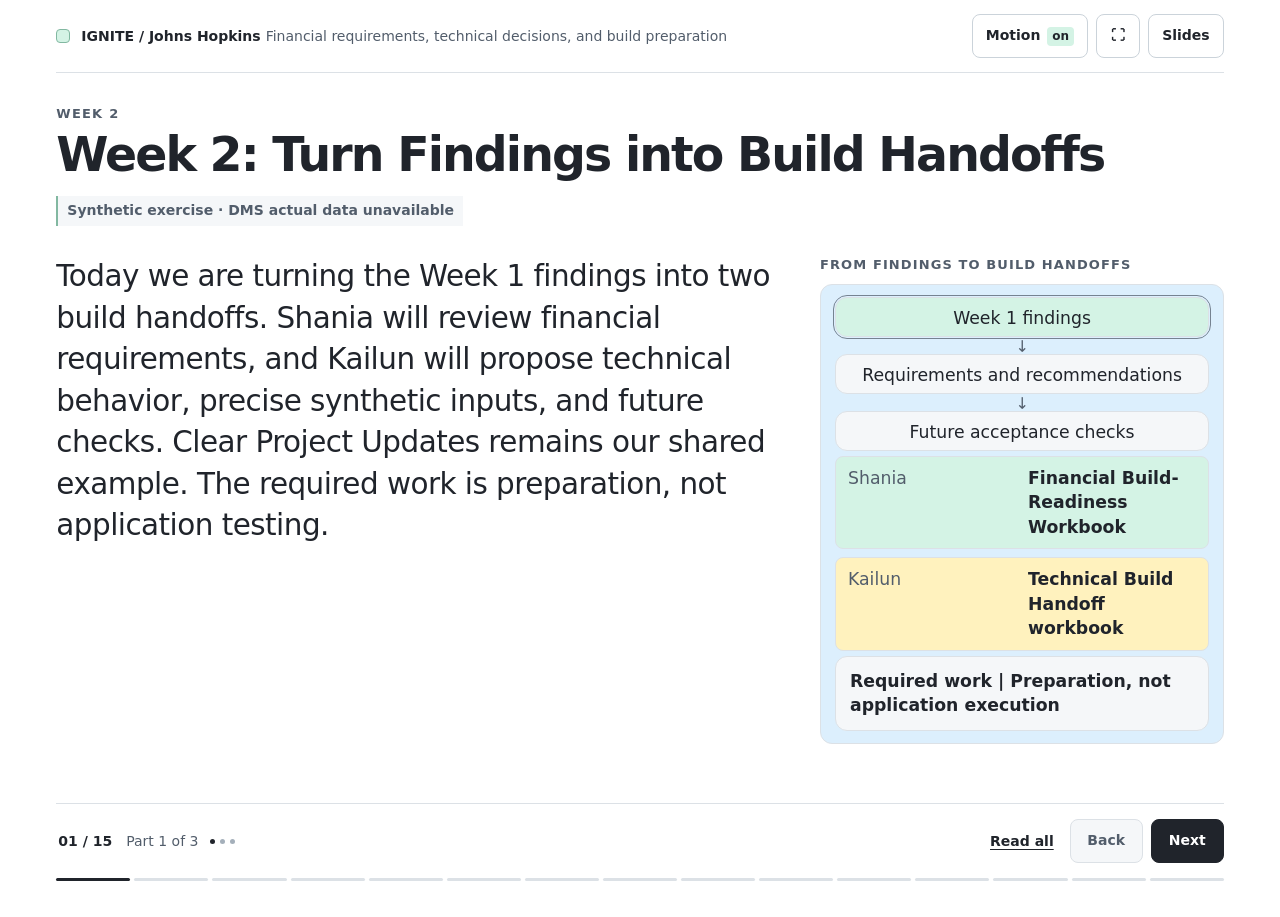
==== commit def1d2b6: "Publish assignment-aligned Week 2 presentation v1.1.0" ====
--- a/index.html
+++ b/index.html
@@ -3,9 +3,9 @@
 <head>
   <meta charset="utf-8">
   <meta name="viewport" content="width=device-width, initial-scale=1">
-  <meta name="description" content="Synthetic cost records, reconciliation, and review">
-  <meta name="content-revision" content="94eb83a138bd">
-  <title>Week 2: Validate the Cost Logger</title>
+  <meta name="description" content="Financial requirements, technical decisions, and build preparation">
+  <meta name="content-revision" content="cdc1951fbc29">
+  <title>Week 2: Turn Findings into Build Handoffs</title>
   <link rel="stylesheet" href="site.css">
   <link rel="icon" href="data:,">
   <script defer src="scenes.js"></script>
@@ -18,7 +18,7 @@
         <span class="brand-mark" aria-hidden="true"></span>
         <div class="brand-text">
           <span class="brand-name">IGNITE / Johns Hopkins</span>
-          <span class="brand-subtitle">Synthetic cost records, reconciliation, and review</span>
+          <span class="brand-subtitle">Financial requirements, technical decisions, and build preparation</span>
         </div>
       </div>
       <div class="masthead-controls">
@@ -83,23 +83,23 @@
       <button id="print-reading" type="button">Print / save PDF</button>
     </nav>
     <header class="reading-header">
-      <h1>Week 2: Validate the Cost Logger</h1>
+      <h1>Week 2: Turn Findings into Build Handoffs</h1>
       <p class="reading-subheading">Complete read-aloud text · 15 slides</p>
-      <p class="reading-evidence">Synthetic exercise. Expected calculations are not application test results. DMS actual data is unavailable.</p>
+      <p class="reading-evidence">Synthetic exercise. Proposed requirements and checks are not application test results. DMS actual data is unavailable.</p>
     </header>
     <div id="reading-content" class="reading-content">
-      <section class="reading-slide"><p class="reading-section">WEEK 2</p><h2>Welcome to Week 2: Validate the Cost Logger</h2>
+      <section class="reading-slide"><p class="reading-section">WEEK 2</p><h2>Week 2: Turn Findings into Build Handoffs</h2>
 <article class="reading-state" id="W2-S01-P01" data-presentation-href="./index.html#slide=1&amp;step=1"><h3>Part 1 of 3</h3>
-<p>Today we are moving from reviewing the inputs to checking how one course&#x27;s costs should travel through the Cost Logger. We will use the same synthetic course from Week 1, so the example stays familiar while the checks become more specific.</p>
-<div class="reading-visual"><h4>ONE COURSE, FROM INPUT TO EXPORT</h4><ul><li>Clear Project Updates</li><li>Cost records → Calculation → Reconciliation → Export</li><li>Synthetic exercise</li></ul></div>
+<p>Today we are turning the Week 1 findings into two build handoffs. Shania will review financial requirements, and Kailun will propose technical behavior, precise synthetic inputs, and future checks. Clear Project Updates remains our shared example. The required work is preparation, not application testing.</p>
+<div class="reading-visual"><h4>FROM FINDINGS TO BUILD HANDOFFS</h4><ul><li>Week 1 findings → Requirements and recommendations → Future acceptance checks</li><li>Shania | Financial Build-Readiness Workbook</li><li>Kailun | Technical Build Handoff workbook</li><li>Required work | Preparation, not application execution</li></ul></div>
 </article>
 <article class="reading-state" id="W2-S01-P02" data-presentation-href="./index.html#slide=1&amp;step=2"><h3>Part 2 of 3</h3>
-<p>We still do not have DMS&#x27;s actual data. That does not stop us from checking the example&#x27;s arithmetic or, when a suitable test build is available, testing its behavior. It does stop us from claiming that these figures describe DMS&#x27;s real costs.</p>
-<div class="reading-visual"><h4>THIS WEEK&#x27;S EVIDENCE BOUNDARY</h4><ul><li>Synthetic inputs: available</li><li>DMS actual data: unavailable</li><li>Application checks: require a suitable, identified test build</li><li>Expected result ≠ observed application result</li></ul></div>
+<p>We still do not have DMS&#x27;s actual data. Neither assignment requires private records, credentials, repository access, or a runnable application. A specific evidence request or unresolved decision can be a useful preparation result. Even if a test build becomes available, executing it is not part of these required assignments.</p>
+<div class="reading-visual"><h4>THIS WEEK&#x27;S EVIDENCE BOUNDARY</h4><ul><li>DMS actual data | Unavailable; not required for preparation</li><li>Application execution | Not required for either assignment</li><li>Specific evidence requests and justified holds | Valid preparation outputs</li><li>Preparation ≠ policy approval or a passed test</li></ul></div>
 </article>
 <article class="reading-state" id="W2-S01-P03" data-presentation-href="./index.html#slide=1&amp;step=3"><h3>Part 3 of 3</h3>
-<p>By the end, each of us should know what to check, what evidence to return, and what stays open. I will prepare the review package and handle build or access issues. Shania will focus on reconciliation, and Kailun will focus on behavior and failure cases.</p>
-<div class="reading-visual"><h4>THREE RESPONSIBILITIES</h4><ul><li>Oscar | Review package and corrections</li><li>Shania | Independent financial reconciliation</li><li>Kailun | Behavior checks and reproducible findings</li><li>DMS | Commercial policy and business acceptance</li></ul></div>
+<p>I will provide the prepared working files, review the handoffs, and route unresolved decisions. Shania will review draft financial decision bundles and choose three priorities. Kailun will develop technical recommendations and linked examples and checks, then choose three implementation priorities. DMS remains responsible for its actual commercial policies and business acceptance.</p>
+<div class="reading-visual"><h4>THREE PREPARATION RESPONSIBILITIES</h4><ul><li>Oscar | Prepared files, handoff review, decision routing</li><li>Shania | Financial requirements, evidence requests, acceptance criteria</li><li>Kailun | Recommendations, fixtures, future acceptance checks</li><li>DMS | Actual commercial policy and business acceptance</li></ul></div>
 </article>
 </section>
 <section class="reading-slide"><p class="reading-section">WEEK 1 REVIEW</p><h2>What Week 1 Established</h2>
@@ -116,36 +116,36 @@
 <div class="reading-visual"><h4>KAILUN&#x27;S TECHNICAL REVIEW</h4><ul><li>24 cases | 11 Reviewed; 13 Question open</li><li>Run log | All 24 Not run</li><li>Reviewed expectations ≠ approved rules</li><li>Review completion ≠ application test pass</li></ul></div>
 </article>
 </section>
-<section class="reading-slide"><p class="reading-section">FINANCIAL REVIEW</p><h2>What Shania&#x27;s Review Changes About Our Checks</h2>
+<section class="reading-slide"><p class="reading-section">FINANCIAL REVIEW</p><h2>From Shania&#x27;s Findings to Financial Requirements</h2>
 <article class="reading-state" id="W2-S03-P01" data-presentation-href="./index.html#slide=3&amp;step=1"><h3>Part 1 of 4</h3>
-<p>The main lesson from Shania&#x27;s review is to keep the fixed example intact while making the missing evidence explicit. We can reproduce the exercise without pretending that its rates, labor assumptions, or allocation method have been approved for DMS.</p>
-<div class="reading-visual"><h4>KEEP THE BASELINE; EXPOSE THE GAPS</h4><ul><li>Exercise values: unchanged</li><li>Review questions: retained</li><li>Real-world assumptions: unverified</li><li>No silent replacement with guesses</li></ul></div>
+<p>Shania&#x27;s sixteen open items are now organized into five linked financial decision groups. Each group connects a proposed rule or hold, an evidence request, and a financial acceptance criterion. These are five bundles viewed through three tabs, not fifteen unrelated essays. Grouping the findings does not resolve them or change the example&#x27;s values.</p>
+<div class="reading-visual"><h4>FIVE LINKED FINANCIAL BUNDLES</h4><ul><li>Decision register | FR-01 through FR-05</li><li>Data requirements | DR-01 through DR-05</li><li>Financial acceptance | FA-01 through FA-05</li><li>16 original open items remain traceable</li><li>Five bundles, not fifteen unrelated essays</li></ul></div>
 </article>
 <article class="reading-state" id="W2-S03-P02" data-presentation-href="./index.html#slide=3&amp;step=2"><h3>Part 2 of 4</h3>
-<p>Her labor questions ask where drafting and assembly review end, where final quality review begins, and how real hourly cost rates would be constructed. Her provider questions ask which usage is billable, which services are bundled, and which rates apply.</p>
-<div class="reading-visual"><h4>QUESTIONS TO CARRY FORWARD</h4><ul><li>Labor | Activity boundaries, effort records, rate basis</li><li>Providers | Usage, billing units, bundles, valid rates</li><li>Keep exercise assumptions separate from actual evidence</li></ul></div>
+<p>The five groups cover labor scope and rates; provider billing and invoice evidence; shared-cost allocation; cost boundary and reporting conventions; and comparisons and measurement. Use the prefilled proposals. Review what can be prepared now, what must remain configurable, and what must wait for supported DMS evidence or confirmation.</p>
+<div class="reading-visual"><h4>FIVE FINANCIAL DECISION GROUPS</h4><ul><li>FR-01 | Labor scope and rates</li><li>FR-02 | Provider billing and invoice evidence</li><li>FR-03 | Shared-cost allocation</li><li>FR-04 | Cost boundary and reporting conventions</li><li>FR-05 | Comparisons and measurement</li><li>Draft proposals for review, not approved DMS rules</li></ul></div>
 </article>
 <article class="reading-state" id="W2-S03-P03" data-presentation-href="./index.html#slide=3&amp;step=3"><h3>Part 3 of 4</h3>
-<p>Hosting and cost scope need the same discipline. Dividing a monthly pool equally between ten runs reproduces this exercise, but it is not measured consumption. Unlisted costs do not become zero, and equal output counts do not establish equal quality.</p>
-<div class="reading-visual"><h4>ALLOCATION, SCOPE, AND COMPARABILITY</h4><ul><li>Equal allocation ≠ measured consumption</li><li>Excluded cost ≠ zero cost</li><li>Equal output count ≠ verified equal quality</li><li>Real policy decisions remain open</li></ul></div>
+<p>For each bundle, check that the evidence request names what is missing and which build decision it would change. Keep actual systems, fields, and owners To confirm unless supported. Review the concrete acceptance example without running it. Rank three different groups one, two, and three, with reasons; correct or question only what needs attention, without copying explanations across tabs.</p>
+<div class="reading-visual"><h4>MAKE THE FINANCIAL RETURN USEFUL</h4><ul><li>Evidence request | What is needed and what it would change</li><li>Actual systems, fields, and owners | To confirm unless supported</li><li>Acceptance criterion | Concrete expectation, not an executed test</li><li>Priority ranks | 1, 2, 3 on distinct groups, each with a reason</li><li>Use prefilled content; avoid repeated writing</li></ul></div>
 </article>
 <article class="reading-state" id="W2-S03-P04" data-presentation-href="./index.html#slide=3&amp;step=4"><h3>Part 4 of 4</h3>
 <p>For a real hosting allocation, what evidence would let us decide whether equal weighting is appropriate? Name the evidence we would need, rather than guessing a better number.</p>
 <div class="reading-visual"><h4>LET&#x27;S DISCUSS</h4><ul><li>What evidence would justify a real hosting allocation?</li><li>Capture the evidence needed.</li><li>Do not invent a rate or policy.</li></ul></div>
 </article>
 </section>
-<section class="reading-slide"><p class="reading-section">THE WEEK 2 TARGET</p><h2>What We Are Validating, and What Must Be Available</h2>
+<section class="reading-slide"><p class="reading-section">THE WEEK 2 TARGET</p><h2>This Week&#x27;s Required Work: Preparation</h2>
 <article class="reading-state" id="W2-S04-P01" data-presentation-href="./index.html#slide=4&amp;step=1"><h3>Part 1 of 3</h3>
-<p>The Week 2 target is a traceable path from manual entry or spreadsheet import to a reviewed cost record, a calculated total, and a reproducible export. Previewing must not post a charge. Financial records and diagnostic logs must stay distinct.</p>
-<div class="reading-visual"><h4>EXPECTED WORKFLOW, NOT A COMPLETION CLAIM</h4><ul><li>Entry or file import → Preview → Review → Post → Reconcile → Export</li><li>Preview: no financial posting</li><li>Financial records ≠ diagnostic logs</li></ul></div>
+<p>The Cost Logger is still the product context, but this week&#x27;s required output is a preparation handoff. Shania turns financial gaps into reviewed requirements and evidence requests. Kailun turns technical questions into recommendations, exact synthetic inputs, and future checks. The worksheets should make the next build decision clearer without pretending that implementation or testing has happened.</p>
+<div class="reading-visual"><h4>THIS WEEK&#x27;S REQUIRED OUTPUT</h4><ul><li>Original findings → Requirements or recommendations → Evidence and future checks</li><li>Shania | Financial meaning and real-use conditions</li><li>Kailun | Proposed behavior and testable distinctions</li><li>No application execution required</li></ul></div>
 </article>
 <article class="reading-state" id="W2-S04-P02" data-presentation-href="./index.html#slide=4&amp;step=2"><h3>Part 2 of 3</h3>
-<p>Before application testing, I need to identify the exact test build, give you permitted access, and confirm that the relevant Cost Records functions are available. An installer or a working RFP screen alone does not establish that this workflow is ready for your checks.</p>
-<div class="reading-visual"><h4>APPLICATION CHECKS NEED</h4><ul><li>Exact build identifier</li><li>Permitted, usable test access</li><li>Relevant Cost Records functions</li><li>Synthetic inputs and expected results</li><li>A way to inspect the resulting records and export</li></ul></div>
+<p>Start the file work when the matching prepared workbook is supplied. Shania should receive draft recommendations and linked requirements and criteria to review. Kailun should receive his original questions and source-backed fixture setup, while his recommendations remain his work. Until the file is available, read the instructions; do not recreate the template or enter answers into the site.</p>
+<div class="reading-visual"><h4>WORKING FILES MUST MATCH THE ASSIGNMENT</h4><ul><li>Shania | Prefilled draft proposals, requirements, and criteria</li><li>Kailun | Prefilled source questions and fixture setup</li><li>Kailun&#x27;s recommendations | His work, apart from an illustrative example</li><li>Begin file work when the matching prepared workbook is supplied</li><li>Do not rebuild the template or enter answers into the site</li></ul></div>
 </article>
 <article class="reading-state" id="W2-S04-P03" data-presentation-href="./index.html#slide=4&amp;step=3"><h3>Part 3 of 3</h3>
-<p>There are two useful paths. With a verified target, run the synthetic cases and capture actual results. Without it, complete the independent calculation and clarify the expected behavior. Application checks then remain Blocked or Not tested. Neither path requires guessing DMS&#x27;s actual data.</p>
-<div class="reading-visual"><h4>TWO PATHS</h4><ul><li>Target available | Run synthetic cases; record actual results</li><li>Target unavailable | Reconcile the example; refine expected behavior</li><li>Application checks without a target: Blocked or Not tested</li><li>Real-data validation: still pending</li></ul></div>
+<p>Preparation and later execution are separate stages, not alternative homework paths. Complete the requirements, recommendations, examples, and missing-decision descriptions now. Oscar will review and route the unresolved choices. Implementation and application tests happen later under separate authorization, with an identified target and appropriate evidence. Receiving a test build does not automatically expand your assignment.</p>
+<div class="reading-visual"><h4>PREPARATION NOW; EXECUTION LATER</h4><ul><li>Required now | Financial requirements and technical build handoffs</li><li>Next review | Oscar reviews proposals and routes unresolved decisions</li><li>Later, separately authorized | Implementation and application tests</li><li>A runnable build does not add required testing this week</li><li>Unknown DMS data remains unknown</li></ul></div>
 </article>
 </section>
 <section class="reading-slide"><p class="reading-section">THE WORKED EXAMPLE</p><h2>Our Shared Synthetic Course</h2>
@@ -176,9 +176,9 @@
 <div class="reading-visual"><h4>DO NOT FILL MISSING METADATA BY GUESSING</h4><ul><li>Actual provider and contract | Unverified</li><li>Actual rate-effective date | Not supplied</li><li>Actual payer allocation | Unverified</li><li>Production schema | Not established by this exercise</li><li>Source | Fixed synthetic example</li></ul></div>
 </article>
 </section>
-<section class="reading-slide"><p class="reading-section">THE WORKED CALCULATION</p><h2>Calculate the Baseline Before Comparing the App</h2>
+<section class="reading-slide"><p class="reading-section">THE WORKED CALCULATION</p><h2>Shared Reference: The Baseline Calculation</h2>
 <article class="reading-state" id="W2-S07-P01" data-presentation-href="./index.html#slide=7&amp;step=1"><h3>Part 1 of 4</h3>
-<p>Start with the five labor rows. For each activity, multiply the assumed hands-on hours by its hourly rate. Two hours of planning at sixty dollars per hour gives one hundred twenty dollars. The five rows total ten effort hours and five hundred thirty-five dollars.</p>
+<p>This calculation is a shared reference, not a requirement for Shania to repeat the ten-row exercise. For each labor activity, the fixture multiplies assumed hands-on hours by the hourly rate. Two hours of planning at sixty dollars per hour gives one hundred twenty dollars. The five rows total ten effort hours and five hundred thirty-five dollars.</p>
 <div class="reading-visual"><h4>SYNTHETIC LABOR | HOURS × USD/HOUR</h4><ul><li>L01 | 2.0 × $60.00 = $120.00</li><li>L02 | 2.5 × $60.00 = $150.00</li><li>L03 | 3.0 × $50.00 = $150.00</li><li>L04 | 1.5 × $50.00 = $75.00</li><li>L05 | 1.0 × $40.00 = $40.00</li><li>Total | 10.0 effort hours | $535.00</li><li>Effort hours ≠ elapsed time</li></ul></div>
 </article>
 <article class="reading-state" id="W2-S07-P02" data-presentation-href="./index.html#slide=7&amp;step=2"><h3>Part 2 of 4</h3>
@@ -194,23 +194,23 @@
 <div class="reading-visual"><h4>SYNTHETIC BASELINE | EXPECTED RESULT</h4><ul><li>Labor | $535.00</li><li>Provider usage | $17.76</li><li>Hosting allocation | $12.00</li><li>Included direct production cost | $564.76</li><li>USD: round each nonnegative cost row to 2 decimals, half up; then sum</li><li>Application result | Not tested here</li></ul></div>
 </article>
 </section>
-<section class="reading-slide"><p class="reading-section">IMPORT AND ENTRY</p><h2>Preview, Review, Then Post</h2>
+<section class="reading-slide"><p class="reading-section">IMPORT AND ENTRY</p><h2>Specify Preview, Review, and Posting Behavior</h2>
 <article class="reading-state" id="W2-S08-P01" data-presentation-href="./index.html#slide=8&amp;step=1"><h3>Part 1 of 3</h3>
-<p>For the application path, use only the supplied synthetic file or synthetic manual-entry values in the designated test environment. Begin by recording the existing ledger state. Open the preview and compare the mapped values with the input file. Preview alone must not add a financial posting.</p>
-<div class="reading-visual"><h4>PLANNED CHECK | PREVIEW</h4><ul><li>Record the starting ledger state</li><li>Open synthetic input</li><li>Inspect mapped values and units</li><li>Compare ledger state again</li><li>Expected: no new financial posting</li></ul></div>
+<p>Use the import example to specify a future check, not to run one now. In Fixtures, identify the unchanged synthetic input, the starting ledger state, and the action a later tester would take. In Acceptance &amp; handoff, specify the observable condition: opening a preview must not create a financial posting. Application execution stays Not run.</p>
+<div class="reading-visual"><h4>FUTURE CHECK SPECIFICATION | PREVIEW</h4><ul><li>Starting state | Defined synthetic records and ledger state</li><li>Input and action | Inspect the specified synthetic import preview</li><li>Expected invariant | No new financial posting</li><li>Future evidence | Before-and-after financial records</li><li>Execution | Not run</li></ul></div>
 </article>
 <article class="reading-state" id="W2-S08-P02" data-presentation-href="./index.html#slide=8&amp;step=2"><h3>Part 2 of 3</h3>
-<p>Review any missing or invalid rows before posting. Check which rows are ready, which are held, and why. The presentation does not decide whether a mixed file must be rejected entirely or accepted in part. That behavior needs an explicit rule, not an assumption by the reviewer.</p>
-<div class="reading-visual"><h4>PLANNED CHECK | REVIEW</h4><ul><li>Valid row | Inspect calculation and mapping</li><li>Missing or invalid row | Identify the reason</li><li>Mixed-file policy | Confirm before judging pass or fail</li><li>No silent default, dropped row, or invented rate</li></ul></div>
+<p>For missing or invalid inputs, recommend a response or identify the exact choice that still needs a decision. Explain the nearest alternative and the trade-off. Separate the common invariant, such as not inventing a missing rate, from choices such as rejecting a mixed file or retaining incomplete rows. Do not present either choice as already approved.</p>
+<div class="reading-visual"><h4>RECOMMEND THE RESPONSE; PRESERVE THE INVARIANT</h4><ul><li>Proposal | Behavior, reason, and nearest alternative</li><li>Common invariant | No invented rate, silent default, or dropped evidence</li><li>Open choice | Rejection, incomplete draft, or permitted partial handling</li><li>Missing decision | State precisely what must be confirmed</li><li>Recommendation ≠ approved behavior</li></ul></div>
 </article>
 <article class="reading-state" id="W2-S08-P03" data-presentation-href="./index.html#slide=8&amp;step=3"><h3>Part 3 of 3</h3>
-<p>Post only through the test workflow provided in the review package. Then trace each resulting cost record back to its input and reconcile the totals. If the target or posting control has not been verified, stop at the documented expectation and keep the application check untested.</p>
-<div class="reading-visual"><h4>PLANNED CHECK | POST AND TRACE</h4><ul><li>Reviewed synthetic input → Test posting → Cost record</li><li>Input row ↔ Posted record ↔ Calculated amount</li><li>Actual result | Capture only after execution</li><li>No verified target | Blocked or Not tested</li></ul></div>
+<p>For each rule group, cover a normal case, a failure or exception, and the nearest easily confused alternative. Related questions may share a fixture or check when the links preserve their distinctions. Define exact values and input order, identify the baseline, and state how to reset the case. This is a coverage requirement, not an arbitrary fixture quota or coding assignment.</p>
+<div class="reading-visual"><h4>PRECISE FIXTURES, NOT AN EXTRA CASE QUOTA</h4><ul><li>Each rule group | Normal, failure/exception, nearest-confusion coverage</li><li>Define | Exact values, units, identities, and input order</li><li>Isolate | Separate variants; reset to the baseline</li><li>Reuse | Resolve links for every covered source question</li><li>No JSON/CSV coding deliverable required</li><li>Execution | Not run</li></ul></div>
 </article>
 </section>
 <section class="reading-slide"><p class="reading-section">VALIDATION</p><h2>Missing, Invalid, and Zero Are Different</h2>
 <article class="reading-state" id="W2-S09-P01" data-presentation-href="./index.html#slide=9&amp;step=1"><h3>Part 1 of 3</h3>
-<p>In a copy of the baseline, remove the P01 rate and keep the usage quantity. The rate is missing, not zero. The worksheet has an INPUT NEEDED state for incomplete arithmetic; the application must make the missing cost visible rather than imply that text input was free.</p>
+<p>A future missing-rate fixture can remove P01&#x27;s rate while keeping its usage quantity. The rate is missing, not zero. The worksheet&#x27;s INPUT NEEDED state illustrates incomplete arithmetic; it is not verified application wording. Specify the no-invented-cost invariant, then recommend or hold the exact handling decision. Do not run the application as part of this preparation.</p>
 <div class="reading-visual"><h4>ILLUSTRATIVE CASE | MISSING RATE</h4><ul><li>P01 quantity | 300,000 tokens</li><li>P01 rate | Missing</li><li>Cost | Incomplete</li><li>Not | $0.00</li><li>Worksheet wording: INPUT NEEDED</li><li>Application wording: to verify</li></ul></div>
 </article>
 <article class="reading-state" id="W2-S09-P02" data-presentation-href="./index.html#slide=9&amp;step=2"><h3>Part 2 of 3</h3>
@@ -224,12 +224,12 @@
 </section>
 <section class="reading-slide"><p class="reading-section">DUPLICATES AND RETRIES</p><h2>A Duplicate Is Not a New Billable Attempt</h2>
 <article class="reading-state" id="W2-S10-P01" data-presentation-href="./index.html#slide=10&amp;step=1"><h3>Part 1 of 4</h3>
-<p>Submitting the same expense again must not count the same cost twice. In the synthetic duplicate check, capture the ledger before and after resubmitting the same source expense. The expected outcome is no second posting for that same expense, not deletion of the original record.</p>
-<div class="reading-visual"><h4>PLANNED DUPLICATE CHECK</h4><ul><li>One source expense</li><li>First accepted posting | One charge</li><li>Same expense submitted again | No second charge</li><li>Capture before-and-after ledger evidence</li><li>Application result | Not tested here</li></ul></div>
+<p>Start the technical recommendations with record identity and duplicates. An identical replay must not silently add the same expense again, but the response still needs a decision. Describe the initial record, the replay input, the expected financial invariant, and the evidence a later tester should capture. State why your proposed response is preferable to the closest alternative.</p>
+<div class="reading-visual"><h4>IDENTITY AND DUPLICATES | PREPARE THE DECISION</h4><ul><li>Source scope | D01, D02, D03, D04</li><li>Identical replay | No second charge for the same expense</li><li>Exact response | Recommend with a reason, or name the missing decision</li><li>Fixture and future check | Link concrete inputs and observable evidence</li><li>Execution | Not run</li></ul></div>
 </article>
 <article class="reading-state" id="W2-S10-P02" data-presentation-href="./index.html#slide=10&amp;step=2"><h3>Part 2 of 4</h3>
-<p>Do not decide that two expenses are duplicates just because their amounts match. The identity of the underlying expense matters. If the system&#x27;s source identifier or retry rules are not documented, that is an open technical question. A retry with an uncertain result needs reconciliation before another posting is attempted.</p>
-<div class="reading-visual"><h4>EXPENSE IDENTITY MATTERS</h4><ul><li>Same amount ≠ necessarily the same expense</li><li>Same expense ≠ a new charge</li><li>Source identifier and retry rules | Must be established</li><li>Uncertain result | Reconcile before repeating a posting</li></ul></div>
+<p>Do not call two events duplicates just because their amounts match. Distinguish an identical replay, changed contents under the same identity, and a genuinely separate event. Keep batch identity and distinct generation attempts covered too. Any conflict-handling recommendation remains a proposal. Real identifiers, uniqueness scope, update rules, and approval owners are not established by these teaching examples.</p>
+<div class="reading-visual"><h4>PRESERVE THE NEARBY DISTINCTIONS</h4><ul><li>Identical replay ≠ changed contents under the same identity</li><li>Same amount ≠ necessarily the same event</li><li>Batch identity and distinct billable attempts remain covered</li><li>Conflict handling | Proposal, not an approved policy</li><li>Real identity scheme and update authority | To confirm</li></ul></div>
 </article>
 <article class="reading-state" id="W2-S10-P03" data-presentation-href="./index.html#slide=10&amp;step=3"><h3>Part 3 of 4</h3>
 <p>A genuinely new billable attempt is different. The existing R1 scenario adds one discarded video minute at the fictional rate of two dollars fifty per minute. Billable video usage becomes seven minutes, while the simulated final inventory remains fifteen outputs.</p>
@@ -240,28 +240,28 @@
 <div class="reading-visual"><h4>SYNTHETIC R1 | EXPECTED RESULT</h4><ul><li>Baseline provider cost | $17.76</li><li>Variant provider cost | $20.26</li><li>Baseline direct cost | $564.76</li><li>Variant direct cost | $567.26</li><li>Labor and hosting held constant for this exercise only</li><li>No real-world claim that retries are labor-free</li></ul></div>
 </article>
 </section>
-<section class="reading-slide"><p class="reading-section">FINANCIAL RECONCILIATION</p><h2>Reconcile Line by Line, Not Just the Grand Total</h2>
+<section class="reading-slide"><p class="reading-section">FINANCIAL RECONCILIATION</p><h2>Use Reconciliation to Define Financial Acceptance</h2>
 <article class="reading-state" id="W2-S11-P01" data-presentation-href="./index.html#slide=11&amp;step=1"><h3>Part 1 of 3</h3>
-<p>Shania&#x27;s check starts with an independent calculation, not with the application&#x27;s displayed total. Recalculate the supplied rows using the fixed units and rounding convention. Then compare those expectations with the application and export only after the corresponding test has actually run.</p>
-<div class="reading-visual"><h4>RECONCILIATION PATH</h4><ul><li>Source row → Independent expectation → Application result → Export</li><li>Keep each evidence column separate</li><li>Do not copy the app&#x27;s answer into the expected-result column</li></ul></div>
+<p>Reconciliation remains useful as an acceptance example, not a new mandatory recalculation assignment. Shania can review whether a proposed criterion preserves the source, the independent expectation, and the evidence required later. In Financial acceptance, check the concrete example and missing-evidence behavior. The expectation is reviewable now; application and export results require future execution.</p>
+<div class="reading-visual"><h4>FINANCIAL ACCEPTANCE | USE THE EXAMPLE AS A REFERENCE</h4><ul><li>Source row → Independent expectation → Future application evidence → Future export evidence</li><li>Review | Concrete expected financial outcome</li><li>Review | What must happen when supporting evidence is missing</li><li>Do not copy an unobserved app result into the expectation</li><li>No mandatory repeat of the ten-row calculation</li></ul></div>
 </article>
 <article class="reading-state" id="W2-S11-P02" data-presentation-href="./index.html#slide=11&amp;step=2"><h3>Part 2 of 3</h3>
 <p>For the baseline, the expected categories are labor at five hundred thirty-five dollars, providers at seventeen dollars and seventy-six cents, and hosting at twelve dollars. The included total is five hundred sixty-four dollars and seventy-six cents. Until execution, the application and export columns remain Not tested.</p>
 <div class="reading-visual"><table class="reading-table"><caption>SYNTHETIC EXPECTATIONS | ACTUAL RESULTS NOT SUPPLIED</caption><thead><tr><th scope="col">Category</th><th scope="col">Expected</th><th scope="col">Application</th><th scope="col">Export</th></tr></thead><tbody><tr><th scope="row">Labor</th><td>$535.00</td><td>Not tested</td><td>Not tested</td></tr><tr><th scope="row">Providers</th><td>$17.76</td><td>Not tested</td><td>Not tested</td></tr><tr><th scope="row">Hosting</th><td>$12.00</td><td>Not tested</td><td>Not tested</td></tr><tr><th scope="row">Included total</th><td>$564.76</td><td>Not tested</td><td>Not tested</td></tr></tbody></table><p>Compare constituent rows as well as totals</p></div>
 </article>
 <article class="reading-state" id="W2-S11-P03" data-presentation-href="./index.html#slide=11&amp;step=3"><h3>Part 3 of 3</h3>
-<p>When amounts differ, check the version, input row, unit, rate, rounding, and scope before deciding why. Do not adjust the independent worksheet just to make the numbers agree. Explain the difference and retain the evidence. A workbook MATCH is an arithmetic check against this fixture, not an application pass.</p>
-<div class="reading-visual"><h4>WHEN THERE IS A DIFFERENCE</h4><ul><li>Check | Version, inputs, units, rates, rounding, scope</li><li>Record | Expected, actual, difference, explanation</li><li>Preserve the independent calculation</li><li>Workbook MATCH ≠ application Passed</li></ul></div>
-</article>
-</section>
-<section class="reading-slide"><p class="reading-section">TRACEABILITY AND EXPORT</p><h2>Make the Export Reproducible</h2>
+<p>A useful financial acceptance criterion states what an authorized reviewer should observe later and what must remain incomplete without evidence. Check the proposed units, rates, rounding, scope, and discrepancy handling; retain an adequate prefilled criterion or make a specific correction or question. A workbook MATCH still verifies fixture arithmetic, not the application, and does not approve a real financial rule.</p>
+<div class="reading-visual"><h4>REVIEW THE CRITERION; DO NOT CLAIM EXECUTION</h4><ul><li>Check | Units, rates, rounding, scope, and discrepancy handling</li><li>Specify | Observable outcome and missing-evidence behavior</li><li>Retain adequate prefills; note only corrections or specific questions</li><li>Workbook MATCH ≠ application Passed</li><li>Financial review ≠ DMS policy approval</li></ul></div>
+</article>
+</section>
+<section class="reading-slide"><p class="reading-section">TRACEABILITY AND EXPORT</p><h2>Define Evidence for Future Acceptance Checks</h2>
 <article class="reading-state" id="W2-S12-P01" data-presentation-href="./index.html#slide=12&amp;step=1"><h3>Part 1 of 3</h3>
-<p>An export is useful when another reviewer can connect its amounts to the records and assumptions that produced them. For the synthetic exercise, keep the course and run identifiers, input version, calculation basis, included costs, and known gaps with the exported result.</p>
-<div class="reading-visual"><h4>PROPOSED REVIEW EVIDENCE</h4><ul><li>Course and run identifiers</li><li>Input and test-build versions</li><li>Quantities, units, rates, and rounding basis</li><li>Included cost rows and totals</li><li>Missing information and exclusions</li><li>Exact export format: verify against the test build</li></ul></div>
+<p>In Kailun&#x27;s Acceptance &amp; handoff tab, link each check to its source question, recommendation, and fixture. Define the starting state, the later action, the observable result, and the evidence to capture. Separate the common invariant from an outcome that still needs a decision. Proposed rules need reproducible inputs and checks; application execution remains Not run.</p>
+<div class="reading-visual"><h4>LINK THE FUTURE ACCEPTANCE CHECK</h4><ul><li>Source question → Recommendation → Fixture → Check</li><li>Define | Starting state, action, observable expected result</li><li>Capture later | Appropriate output, identity/count, or completeness evidence</li><li>Separate | Common invariant from unresolved outcome</li><li>Execution | Not run</li></ul></div>
 </article>
 <article class="reading-state" id="W2-S12-P02" data-presentation-href="./index.html#slide=12&amp;step=2"><h3>Part 2 of 3</h3>
-<p>Reproducibility means that the same inputs and calculation basis produce the same reported amounts. Keep the tested version with the evidence. A changed input or rate is a new comparison, not a reason to silently rewrite the original expected result.</p>
-<div class="reading-visual"><h4>REPLAY THE SAME CASE</h4><ul><li>Same inputs + Same calculation basis</li><li>→ Same expected amounts</li><li>Changed input → Separate version or case</li><li>Preserve the original evidence</li></ul></div>
+<p>Keep the baseline and each variant separate. Reuse source-backed values, label new synthetic inputs, and specify the reset or isolation needed before another case. Reuse one recommendation or check where it genuinely covers related questions, but keep every source link resolvable. Describe the evidence a future test would need; do not manufacture build identifiers or actual results.</p>
+<div class="reading-visual"><h4>REUSABLE, REPRODUCIBLE SPECIFICATIONS</h4><ul><li>Source-backed baseline | Preserved</li><li>Authored variant | Explicitly synthetic and separately identified</li><li>Reset or isolation | Defined before another case</li><li>Shared recommendation or check | All source links resolve</li><li>Future proof | Required evidence, not an invented result</li></ul></div>
 </article>
 <article class="reading-state" id="W2-S12-P03" data-presentation-href="./index.html#slide=12&amp;step=3"><h3>Part 3 of 3</h3>
 <p>Keep diagnostic events separate from financial records. Opening a preview, making a retry, or producing an error message does not by itself prove that a new billable expense occurred. Use diagnostic evidence to investigate behavior, and financial evidence to reconcile charges.</p>
@@ -270,61 +270,61 @@
 </section>
 <section class="reading-slide"><p class="reading-section">THE WEEK 2 HANDOFF</p><h2>Who Does What This Week</h2>
 <article class="reading-state" id="W2-S13-P01" data-presentation-href="./index.html#slide=13&amp;step=1"><h3>Part 1 of 4</h3>
-<p>My handoff must contain the synthetic input package, expected results, the exact target version when available, and instructions for the checks. I will identify unsupported functions or access blockers rather than leave you to discover them. I also own investigating findings and supplying corrections.</p>
-<div class="reading-visual"><h4>OSCAR | PREPARE THE REVIEW PACKAGE</h4><ul><li>1. Pin the synthetic inputs and expectations</li><li>2. Confirm the test target or name the blocker</li><li>3. Provide instructions and investigate findings</li><li>The package must exist before execution is assigned</li></ul></div>
+<p>I will supply the matching prepared workbooks and review their contents before presenting them as ready. For Shania, that means draft financial decision bundles, linked requirements, and criteria. For Kailun, it means the original questions and supported fixture setup, not prewritten student recommendations. I will review the returns and route unresolved decisions; I will not require either of you to chase private access.</p>
+<div class="reading-visual"><h4>OSCAR | PREPARE FILES AND ROUTE DECISIONS</h4><ul><li>Shania&#x27;s file | Prefilled drafts for review</li><li>Kailun&#x27;s file | Source questions and fixture setup</li><li>Working resources | Pending until supplied and verified</li><li>Review returns; route unresolved choices</li><li>No new private-access task for either student</li></ul></div>
 </article>
 <article class="reading-state" id="W2-S13-P02" data-presentation-href="./index.html#slide=13&amp;step=2"><h3>Part 2 of 4</h3>
-<p>Shania, independently reconcile the baseline and the existing extra-attempt case. Check units, rates, row rounding, and cost boundaries. Keep your Week 1 questions linked to the missing evidence. Without a suitable build, return the calculations and open questions without claiming an application comparison.</p>
-<div class="reading-visual"><h4>SHANIA | FINANCIAL RETURN</h4><ul><li>1. Independent baseline and R1 calculations</li><li>2. Line-by-line comparison when execution is available</li><li>3. Differences, assumptions, and missing evidence</li><li>No build: calculation review only; application comparison not tested</li></ul></div>
+<p>Shania, return one Financial Build-Readiness Workbook. Review five decision groups, five linked data-requirement rows, and five linked acceptance criteria across Decision register, Data requirements, and Financial acceptance. Keep all sixteen original open items traceable. Choose three distinct priority groups with ranks and reasons. Use the prefills and exception-only notes; do not repeat the twenty-eight-item review, ten-row calculation, or four invoice exercises.</p>
+<div class="reading-visual"><h4>SHANIA | FINANCIAL BUILD-READINESS WORKBOOK</h4><ul><li>Decision register | 5 groups</li><li>Data requirements | 5 linked rows</li><li>Financial acceptance | 5 linked criteria</li><li>16 original open items remain traceable</li><li>Choose 3 distinct priority groups with ranks and reasons</li><li>Use prefills; add corrections or specific questions</li><li>Shared calculations and invoice scenarios are references, not extra homework</li></ul></div>
 </article>
 <article class="reading-state" id="W2-S13-P03" data-presentation-href="./index.html#slide=13&amp;step=3"><h3>Part 3 of 4</h3>
-<p>Kailun, check the normal path, incomplete or invalid inputs, and repeated submissions using the supplied synthetic cases. Capture the target version, steps, expected behavior, actual result, and supporting evidence. When a function or rule is unavailable, record the blocker or question instead of guessing its behavior.</p>
-<div class="reading-visual"><h4>KAILUN | TECHNICAL RETURN</h4><ul><li>1. Normal entry/import, posting, and export</li><li>2. Missing/invalid input handling</li><li>3. Duplicate and retry behavior</li><li>Record: version, steps, expected, actual, evidence</li><li>No target: clarify cases; do not claim execution</li></ul></div>
+<p>Kailun, return one Technical Build Handoff workbook. Use Decisions, Fixtures, and Acceptance &amp; handoff to carry all thirteen open questions across record identity and duplicates, missing and invalid inputs, and units and currencies. Propose behavior with trade-offs, link exact synthetic inputs and future checks, and identify three implementation priorities. Do not repeat the twenty-four-case or earlier sixteen-case review. Application execution stays Not run.</p>
+<div class="reading-visual"><h4>KAILUN | TECHNICAL BUILD HANDOFF WORKBOOK</h4><ul><li>Decisions → Fixtures → Acceptance &amp; handoff</li><li>13 source questions | 3 rule groups | 1 workbook</li><li>Groups | Record identity and duplicates; missing and invalid inputs; units and currencies</li><li>Link | Recommendation, trade-off, precise inputs, future check</li><li>Choose 3 implementation priorities and what each unblocks</li><li>No repeated 24-case or 16-case review</li><li>Application execution | Not run</li></ul></div>
 </article>
 <article class="reading-state" id="W2-S13-P04" data-presentation-href="./index.html#slide=13&amp;step=4"><h3>Part 4 of 4</h3>
-<p>For Week 2, the proposed return is one reviewed workbook each, with evidence linked or attached where needed. The latest verified Week 1 instructions used an email reply, not duplicate website entry. We will confirm the Week 2 return channel, realistic scope, and deadline with the handoff.</p>
-<div class="reading-visual"><h4>PROPOSED RETURN ARRANGEMENT</h4><ul><li>Shania | One financial reconciliation workbook</li><li>Kailun | One test-results or test-planning workbook</li><li>Evidence | Linked or attached as needed</li><li>Return channel and deadline | Confirm with handoff</li><li>No duplicate website entry required by this proposal</li></ul></div>
-</article>
-</section>
-<section class="reading-slide"><p class="reading-section">OUR REVIEW PROCESS</p><h2>Report, Classify, Correct, and Recheck</h2>
+<p>Return one workbook each through the existing team email thread, without duplicate site entry or a separate report. Record your name and actual review date in the designated workbook area. The new files remain pending until supplied and verified; do not recreate the templates. We will confirm the deadline through the team process. No new upload route or message is being created here.</p>
+<div class="reading-visual"><h4>ONE WORKBOOK EACH; ONE EXISTING RETURN ROUTE</h4><ul><li>Shania | Financial Build-Readiness Workbook</li><li>Kailun | Technical Build Handoff workbook</li><li>Record | Name and actual review date</li><li>Return | Existing team email thread; deadline to confirm</li><li>Working files | Pending until supplied and verified</li><li>No duplicate site entry, template rebuilding, or separate report</li></ul></div>
+</article>
+</section>
+<section class="reading-slide"><p class="reading-section">OUR REVIEW PROCESS</p><h2>Review Proposals, Route Decisions, and Prioritize</h2>
 <article class="reading-state" id="W2-S14-P01" data-presentation-href="./index.html#slide=14&amp;step=1"><h3>Part 1 of 3</h3>
-<p>A useful finding lets another person repeat the check. Record the example and version, the input change, the steps, the expected result, the actual result, and the impact. A result not yet observed stays Not tested. A requirement question should say what decision is missing.</p>
-<div class="reading-visual"><h4>A REPRODUCIBLE FINDING</h4><ul><li>Example and version</li><li>Input change and steps</li><li>Expected result</li><li>Actual result and outcome</li><li>Impact and evidence</li><li>Undecided requirement | Name the decision needed</li></ul></div>
+<p>Kailun&#x27;s decision states are Not started, Proposed, Needs decision, and Deferred. A Proposed entry needs a reason, required evidence, build effect, and linked fixture and check. Needs decision names the exact unresolved choice and next review route. Deferred retains the source case, reason, invariant, and reopening condition. A bare request for clarification or a bare Deferred label is not a complete preparation item.</p>
+<div class="reading-visual"><h4>KAILUN | DECISION STATES, NOT TEST RESULTS</h4><ul><li>Not started | Work not yet prepared</li><li>Proposed | Reason, evidence needs, build effect, linked fixture and check</li><li>Needs decision | Exact missing choice or evidence and next review route</li><li>Deferred | Source retained, reason, invariant, reopening condition</li><li>No approved policy or test result is implied</li></ul></div>
 </article>
 <article class="reading-state" id="W2-S14-P02" data-presentation-href="./index.html#slide=14&amp;step=2"><h3>Part 2 of 3</h3>
-<p>I will separate defects from missing data, undecided requirements, and later improvements. A missing DMS rate is an evidence gap, not automatically a software defect. Use Passed, Failed, Blocked, or Not tested for execution. Keep those separate from the workbook&#x27;s review statuses.</p>
-<div class="reading-visual"><h4>CLASSIFY BEFORE FIXING</h4><ul><li>Defect | Observed mismatch against a defined expectation</li><li>Data gap | Required evidence is missing</li><li>Requirement question | Expected behavior is undecided</li><li>Later improvement | Outside the agreed correction</li><li>Execution: Passed / Failed / Blocked / Not tested</li><li>Review: Reviewed / Question open / Change proposed</li></ul></div>
+<p>Shania&#x27;s new review states are Not started, Reviewed, Change proposed, and Question open. All new rows start Not started, regardless of their Week 1 states. A retained specific evidence request can support Question open without duplicate writing. Her review can finish while DMS decisions remain unconfirmed. Neither Reviewed nor Kailun&#x27;s Proposed state supplies policy approval or evidence that software ran.</p>
+<div class="reading-visual"><h4>KEEP REVIEW, DECISION, APPROVAL, AND EXECUTION SEPARATE</h4><ul><li>Shania review | Not started / Reviewed / Change proposed / Question open</li><li>Kailun recommendation | Not started / Proposed / Needs decision / Deferred</li><li>New financial review rows | Start Not started</li><li>DMS confirmation and actual owners | Awaiting confirmation / To confirm</li><li>Application execution for this preparation | Not run</li></ul></div>
 </article>
 <article class="reading-state" id="W2-S14-P03" data-presentation-href="./index.html#slide=14&amp;step=3"><h3>Part 3 of 3</h3>
-<p>After a correction, the original reviewer repeats the original check and one related case. Preserve the earlier result and identify the corrected version. A recheck becomes Passed only when it has been executed and supported. Our internal review does not approve DMS&#x27;s commercial policies.</p>
-<div class="reading-visual"><h4>CORRECTION AND RECHECK</h4><ul><li>Finding → Investigation → Agreed correction</li><li>→ Original check + Related case</li><li>Preserve old result; identify new version</li><li>Reviewer evidence required</li><li>DMS business acceptance remains separate</li></ul></div>
-</article>
-</section>
-<section class="reading-slide"><p class="reading-section">CLOSE AND CONFIRM</p><h2>What We Need Before the Next Handoff</h2>
+<p>Each return needs three priorities with reasons tied to build impact and dependencies. Shania ranks three distinct financial groups one, two, and three. Kailun links his first three implementation priorities to the cases and what each would unblock. Keep all other findings visible. I will review the proposals and route outstanding decisions before authorizing bounded implementation; later testing and rechecks remain separate.</p>
+<div class="reading-visual"><h4>PRIORITIZE THE HANDOFF, NOT A CLAIM OF COMPLETION</h4><ul><li>Shania | 3 distinct FR groups, ranks 1-3, with reasons</li><li>Kailun | 3 implementation priorities, case links, and what each unblocks</li><li>Keep remaining questions and justified deferrals visible</li><li>Return → Oscar review → Decisions and separately authorized build work</li><li>Application tests and rechecks | Later, not required homework</li></ul></div>
+</article>
+</section>
+<section class="reading-slide"><p class="reading-section">CLOSE AND CONFIRM</p><h2>What Makes the Preparation Complete</h2>
 <article class="reading-state" id="W2-S15-P01" data-presentation-href="./index.html#slide=15&amp;step=1"><h3>Part 1 of 3</h3>
-<p>For the executed synthetic path, we need traceable costs, independently reconciled results, reproducible exports, and rechecks of reported corrections. Missing information must remain visible. A preparation-only return is still useful, but it is not completion of the Cost Logger&#x27;s application validation.</p>
-<div class="reading-visual"><h4>TWO DIFFERENT COMPLETION STATES</h4><ul><li>Preparation complete</li><li>Calculations, expected behavior, and open questions documented</li><li>Synthetic application validation complete</li><li>Executed checks, reconciliation, export evidence, and rechecks recorded</li><li>DMS real-data validation | Still pending</li></ul></div>
+<p>Preparation is complete when the required content and links are usable, not when every DMS question is closed. Shania needs a review state beyond Not started for all fifteen linked rows, all sixteen source items retained, and three distinct priority ranks with reasons. Kailun needs all thirteen questions addressed, linked proposed checks, group coverage, specific holds or justified deferrals, and three priorities. Both record name and review date; application execution remains Not run.</p>
+<div class="reading-visual"><h4>PREPARATION COMPLETION, NOT POLICY OR PRODUCT ACCEPTANCE</h4><ul><li>Shania | 5 groups + 5 data rows + 5 criteria reviewed; 16 source items retained</li><li>Shania priorities | 3 distinct ranks with reasons</li><li>Kailun | 13 questions, resolvable links, group coverage, specific dispositions</li><li>Kailun priorities | 3 with case links and build impact</li><li>Both | Name and actual review date; specific corrections or open decisions</li><li>Application execution | Not run; DMS decisions may remain open</li></ul></div>
 </article>
 <article class="reading-state" id="W2-S15-P02" data-presentation-href="./index.html#slide=15&amp;step=2"><h3>Part 2 of 3</h3>
 <p>The next planned topic is RFP estimation. We can prepare its synthetic examples without DMS&#x27;s real data, but we must carry forward any unresolved Cost Logger issues. We will not turn a modeled cost into an approved price or describe the exercise as proven savings.</p>
 <div class="reading-visual"><h4>NEXT PLANNED TOPIC | RFP ESTIMATION</h4><ul><li>Carry forward the reviewed cost basis</li><li>Preserve unresolved logger issues and missing evidence</li><li>Synthetic estimate ≠ approved quote</li><li>Scenario difference ≠ measured savings</li></ul></div>
 </article>
 <article class="reading-state" id="W2-S15-P03" data-presentation-href="./index.html#slide=15&amp;step=3"><h3>Part 3 of 3</h3>
-<p>Before we finish, what is the next check you will own, and what would count as evidence for its result? We will use those answers to confirm the handoff, return channel, deadline, and any blocker. You should leave with a clear task, not a requirement to invent missing data.</p>
-<div class="reading-visual"><h4>LET&#x27;S CONFIRM THE NEXT CHECK</h4><ul><li>What check will you own, and what evidence will support its result?</li><li>Then confirm:</li><li>Input package and exact target, or fallback</li><li>Return channel and deadline</li><li>Blocker owner and next action</li><li>Keep unknown DMS data unknown</li></ul></div>
+<p>Before we finish, what requirement or recommendation will you own, and what evidence or decision does it still need? Use that answer to confirm your workbook task and next review step. We will also confirm file availability and the deadline. Leave with a useful preparation task, not an instruction to invent DMS data or run the application.</p>
+<div class="reading-visual"><h4>LET&#x27;S CONFIRM THE NEXT PREPARATION STEP</h4><ul><li>What requirement or recommendation will you own, and what evidence or decision does it still need?</li><li>Then confirm:</li><li>Matching prepared workbook and return route</li><li>Deadline and next review step</li><li>Unknown evidence stays unknown; application execution remains Not run</li></ul></div>
 </article>
 </section>
     </div>
   </main>
 
   <main id="fallback" class="deck-fallback">
-    <h1>Week 2: Validate the Cost Logger</h1>
+    <h1>Week 2: Turn Findings into Build Handoffs</h1>
     <p>Synthetic exercise · DMS actual data unavailable</p>
     <noscript><p>Enable JavaScript for the interactive presentation, or open the complete readable transcript.</p></noscript>
     <p id="script-failure" hidden>Interactive view unavailable. Open the complete readable transcript.</p>
     <a id="fallback-transcript" href="transcript.html">Open the complete readable transcript</a>
   </main>
   <script>document.getElementById("script-failure").hidden = false</script>
-  <script id="deck-data" type="application/json">{"revision":"94eb83a138bd","wording":{"Masthead":"IGNITE / Johns Hopkins","Presentation title":"Week 2: Validate the Cost Logger","Subtitle":"Synthetic cost records, reconciliation, and review","Persistent evidence strip":"Synthetic exercise · DMS actual data unavailable","Motion control":"Motion","Motion states":"on / off","Slide selector button":"Slides","Slide selector heading":"Choose a slide","Linear-view button":"Read all","Previous control":"Back","Normal next control":"Next","Discussion label":"Let’s discuss","Discussion continuation":"Continue","Closing control":"End","Transcript heading":"Week 2: Validate the Cost Logger","Transcript subheading":"Complete read-aloud text · 15 slides","Transcript evidence notice":"Synthetic exercise. Expected calculations are not application test results. DMS actual data is unavailable.","Return from transcript":"Back to presentation","Print control":"Print / save PDF","No-JavaScript fallback":"Enable JavaScript for the interactive presentation, or open the complete readable transcript."},"auxiliary":{"Selector close button/name":"Close slide selector","Fullscreen enter accessible name":"Enter fullscreen","Fullscreen exit accessible name":"Exit fullscreen","Fullscreen failure notice":"Fullscreen is unavailable here. Continue in the normal view.","Stage keyboard description":"When the presentation area is focused, use the arrow keys to move between parts. G opens Slides, M changes motion, and F controls fullscreen where available.","Position announcement":"Slide {slide} of 15. Part {part} of {parts}.","Invalid-position notice":"That presentation position is unavailable. Showing slide 1.","Interactive initialization failure":"Interactive view unavailable. Open the complete readable transcript.","Fallback link name":"Open the complete readable transcript","Reduced-motion explanation":"Motion is off because reduced motion is enabled in your system."},"slides":[{"id":"W2-S01","title":"Welcome to Week 2: Validate the Cost Logger","section":"WEEK 2","states":[{"id":"W2-S01-P01","slide":1,"ordinal":1,"part":1,"partCount":3,"reading":["Today we are moving from reviewing the inputs to checking how one course's costs should travel through the Cost Logger. We will use the same synthetic course from Week 1, so the example stays familiar while the checks become more specific."],"lines":["ONE COURSE, FROM INPUT TO EXPORT","Clear Project Updates","Cost records → Calculation → Reconciliation → Export","Synthetic exercise"],"layout":"SPLIT","scene":"course-cost-path","motion":"ENTER","emphasis":null,"control":"Next","controlDisabled":false,"discussion":false,"discussionPrompt":null,"discussionPromptIndex":null},{"id":"W2-S01-P02","slide":1,"ordinal":2,"part":2,"partCount":3,"reading":["We still do not have DMS's actual data. That does not stop us from checking the example's arithmetic or, when a suitable test build is available, testing its behavior. It does stop us from claiming that these figures describe DMS's real costs."],"lines":["THIS WEEK'S EVIDENCE BOUNDARY","Synthetic inputs: available","DMS actual data: unavailable","Application checks: require a suitable, identified test build","Expected result ≠ observed application result"],"layout":"SPLIT","scene":"evidence-boundary","motion":"SWAP","emphasis":null,"control":"Next","controlDisabled":false,"discussion":false,"discussionPrompt":null,"discussionPromptIndex":null},{"id":"W2-S01-P03","slide":1,"ordinal":3,"part":3,"partCount":3,"reading":["By the end, each of us should know what to check, what evidence to return, and what stays open. I will prepare the review package and handle build or access issues. Shania will focus on reconciliation, and Kailun will focus on behavior and failure cases."],"lines":["THREE RESPONSIBILITIES","Oscar | Review package and corrections","Shania | Independent financial reconciliation","Kailun | Behavior checks and reproducible findings","DMS | Commercial policy and business acceptance"],"layout":"SPLIT","scene":"responsibility-cards","motion":"SWAP","emphasis":null,"control":"Next","controlDisabled":false,"discussion":false,"discussionPrompt":null,"discussionPromptIndex":null}]},{"id":"W2-S02","title":"What Week 1 Established","section":"WEEK 1 REVIEW","states":[{"id":"W2-S02-P01","slide":2,"ordinal":4,"part":1,"partCount":3,"reading":["Week 1 gave us a shared fictional course, a fixed set of inputs, worked calculations, and review questions. The assignment was to inspect those definitions and expectations, not to generate the course media or prove that the application already worked."],"lines":["WEEK 1: A SHARED REVIEW BASELINE","Fixed course example","Financial input definitions","Worked calculations","Proposed behavior checks","No course media generated by this exercise"],"layout":"SPLIT","scene":"week1-baseline","motion":"ENTER","emphasis":null,"control":"Next","controlDisabled":false,"discussion":false,"discussionPrompt":null,"discussionPromptIndex":null},{"id":"W2-S02-P02","slide":2,"ordinal":5,"part":2,"partCount":3,"reading":["Shania returned a completed initial review dated November 10. All 28 starter rows have a status and a written decision. Twelve are marked Reviewed, and sixteen are marked Question open. Those are review decisions, not twenty-eight passed application tests."],"lines":["SHANIA'S RETURN | NOVEMBER 10, 2026","28 starter rows completed","12 | Reviewed","16 | Question open","Review completion ≠ application test pass"],"layout":"SPLIT","scene":"review-counts","motion":"SWAP","emphasis":null,"control":"Next","controlDisabled":false,"discussion":false,"discussionPrompt":null,"discussionPromptIndex":null},{"id":"W2-S02-P03","slide":2,"ordinal":6,"part":3,"partCount":3,"reading":["Kailun has returned his technical review covering all 24 proposed cases. Eleven are marked Reviewed and thirteen Question open, with a written decision or question for every case. His Run log marks all 24 application tests Not run. We will carry his open questions into Week 2 without treating reviewed expectations as approved rules or passed tests."],"lines":["KAILUN'S TECHNICAL REVIEW","24 cases | 11 Reviewed; 13 Question open","Run log | All 24 Not run","Reviewed expectations ≠ approved rules","Review completion ≠ application test pass"],"layout":"SPLIT","scene":"technical-evidence-status","motion":"SWAP","emphasis":null,"control":"Next","controlDisabled":false,"discussion":false,"discussionPrompt":null,"discussionPromptIndex":null}]},{"id":"W2-S03","title":"What Shania's Review Changes About Our Checks","section":"FINANCIAL REVIEW","states":[{"id":"W2-S03-P01","slide":3,"ordinal":7,"part":1,"partCount":4,"reading":["The main lesson from Shania's review is to keep the fixed example intact while making the missing evidence explicit. We can reproduce the exercise without pretending that its rates, labor assumptions, or allocation method have been approved for DMS."],"lines":["KEEP THE BASELINE; EXPOSE THE GAPS","Exercise values: unchanged","Review questions: retained","Real-world assumptions: unverified","No silent replacement with guesses"],"layout":"SPLIT","scene":"baseline-guardrails","motion":"ENTER","emphasis":null,"control":"Next","controlDisabled":false,"discussion":false,"discussionPrompt":null,"discussionPromptIndex":null},{"id":"W2-S03-P02","slide":3,"ordinal":8,"part":2,"partCount":4,"reading":["Her labor questions ask where drafting and assembly review end, where final quality review begins, and how real hourly cost rates would be constructed. Her provider questions ask which usage is billable, which services are bundled, and which rates apply."],"lines":["QUESTIONS TO CARRY FORWARD","Labor | Activity boundaries, effort records, rate basis","Providers | Usage, billing units, bundles, valid rates","Keep exercise assumptions separate from actual evidence"],"layout":"SPLIT","scene":"review-topic-cards","motion":"SWAP","emphasis":null,"control":"Next","controlDisabled":false,"discussion":false,"discussionPrompt":null,"discussionPromptIndex":null},{"id":"W2-S03-P03","slide":3,"ordinal":9,"part":3,"partCount":4,"reading":["Hosting and cost scope need the same discipline. Dividing a monthly pool equally between ten runs reproduces this exercise, but it is not measured consumption. Unlisted costs do not become zero, and equal output counts do not establish equal quality."],"lines":["ALLOCATION, SCOPE, AND COMPARABILITY","Equal allocation ≠ measured consumption","Excluded cost ≠ zero cost","Equal output count ≠ verified equal quality","Real policy decisions remain open"],"layout":"SPLIT","scene":"allocation-comparisons","motion":"SWAP","emphasis":null,"control":"Next","controlDisabled":false,"discussion":false,"discussionPrompt":null,"discussionPromptIndex":null},{"id":"W2-S03-P04","slide":3,"ordinal":10,"part":4,"partCount":4,"reading":["For a real hosting allocation, what evidence would let us decide whether equal weighting is appropriate? Name the evidence we would need, rather than guessing a better number."],"lines":["LET'S DISCUSS","What evidence would justify a real hosting allocation?","Capture the evidence needed.","Do not invent a rate or policy."],"layout":"SPLIT","scene":"hosting-evidence-discussion","motion":"DISCUSSION","emphasis":null,"control":"Continue","controlDisabled":false,"discussion":true,"discussionPrompt":"What evidence would justify a real hosting allocation?","discussionPromptIndex":1}]},{"id":"W2-S04","title":"What We Are Validating, and What Must Be Available","section":"THE WEEK 2 TARGET","states":[{"id":"W2-S04-P01","slide":4,"ordinal":11,"part":1,"partCount":3,"reading":["The Week 2 target is a traceable path from manual entry or spreadsheet import to a reviewed cost record, a calculated total, and a reproducible export. Previewing must not post a charge. Financial records and diagnostic logs must stay distinct."],"lines":["EXPECTED WORKFLOW, NOT A COMPLETION CLAIM","Entry or file import → Preview → Review → Post → Reconcile → Export","Preview: no financial posting","Financial records ≠ diagnostic logs"],"layout":"SPLIT","scene":"cost-records-workflow","motion":"ENTER","emphasis":"FLOW-FOCUS","control":"Next","controlDisabled":false,"discussion":false,"discussionPrompt":null,"discussionPromptIndex":null},{"id":"W2-S04-P02","slide":4,"ordinal":12,"part":2,"partCount":3,"reading":["Before application testing, I need to identify the exact test build, give you permitted access, and confirm that the relevant Cost Records functions are available. An installer or a working RFP screen alone does not establish that this workflow is ready for your checks."],"lines":["APPLICATION CHECKS NEED","Exact build identifier","Permitted, usable test access","Relevant Cost Records functions","Synthetic inputs and expected results","A way to inspect the resulting records and export"],"layout":"SPLIT","scene":"test-prerequisites","motion":"SWAP","emphasis":null,"control":"Next","controlDisabled":false,"discussion":false,"discussionPrompt":null,"discussionPromptIndex":null},{"id":"W2-S04-P03","slide":4,"ordinal":13,"part":3,"partCount":3,"reading":["There are two useful paths. With a verified target, run the synthetic cases and capture actual results. Without it, complete the independent calculation and clarify the expected behavior. Application checks then remain Blocked or Not tested. Neither path requires guessing DMS's actual data."],"lines":["TWO PATHS","Target available | Run synthetic cases; record actual results","Target unavailable | Reconcile the example; refine expected behavior","Application checks without a target: Blocked or Not tested","Real-data validation: still pending"],"layout":"SPLIT","scene":"two-work-paths","motion":"SWAP","emphasis":null,"control":"Next","controlDisabled":false,"discussion":false,"discussionPrompt":null,"discussionPromptIndex":null}]},{"id":"W2-S05","title":"Our Shared Synthetic Course","section":"THE WORKED EXAMPLE","states":[{"id":"W2-S05-P01","slide":5,"ordinal":14,"part":1,"partCount":3,"reading":["Our course is still Clear Project Updates. It is a fictional training course about separating completed work, blockers, decisions, and next actions. We keep course SYN-COURSE-001 and run SYN-RUN-001 as the exercise identifiers, not as production identifiers."],"lines":["CLEAR PROJECT UPDATES","Course | SYN-COURSE-001","Baseline run | SYN-RUN-001","Local synthetic exercise identifiers","Not DMS production records"],"layout":"SPLIT","scene":"course-identifiers","motion":"ENTER","emphasis":null,"control":"Next","controlDisabled":false,"discussion":false,"discussionPrompt":null,"discussionPromptIndex":null},{"id":"W2-S05-P02","slide":5,"ordinal":15,"part":2,"partCount":3,"reading":["The simulated inventory contains six scripts, six slide decks, and three videos. That is fifteen final deliverables. The thirty-six slides and thirty embedded images belong inside the decks; they are not additional final deliverables. No media files are generated by this costing exercise."],"lines":["SIMULATED OUTPUT INVENTORY","6 scripts + 6 decks + 3 videos = 15 final deliverables","36 slides and 30 images are deck components","3 videos × 2 minutes = 6 finished minutes","Inventory specification, not accepted media"],"layout":"SPLIT","scene":"output-inventory","motion":"SWAP","emphasis":null,"control":"Next","controlDisabled":false,"discussion":false,"discussionPrompt":null,"discussionPromptIndex":null},{"id":"W2-S05-P03","slide":5,"ordinal":16,"part":3,"partCount":3,"reading":["For this lesson, the direct-cost total includes the listed labor, provider usage, and allocated hosting. Other costs remain outside this exercise. We are checking the whole run, not inventing a cost allocation for each script, deck, or video."],"lines":["BASELINE COST BOUNDARY","Included | Listed labor + provider usage + allocated hosting","Outside this exercise | Subscriptions, development, overhead, sales, profit, tax, unlisted costs","Whole-run costs only","Cost ≠ selling price"],"layout":"SPLIT","scene":"cost-boundary","motion":"SWAP","emphasis":null,"control":"Next","controlDisabled":false,"discussion":false,"discussionPrompt":null,"discussionPromptIndex":null}]},{"id":"W2-S06","title":"What Makes a Cost Record Traceable","section":"COST RECORDS","states":[{"id":"W2-S06-P01","slide":6,"ordinal":17,"part":1,"partCount":3,"reading":["A traceable record lets someone connect a charge to the course, the run, and the activity or usage that caused it. It also makes the quantity, unit, rate, currency, period, and payer visible, with a source for the calculation."],"lines":["TRACEABILITY QUESTIONS","Which course and run?","Which activity or usage?","What quantity and unit?","Which rate and currency?","Which period and payer?","What source supports it?"],"layout":"DENSE-SPLIT","scene":"traceability-questions","motion":"ENTER","emphasis":null,"control":"Next","controlDisabled":false,"discussion":false,"discussionPrompt":null,"discussionPromptIndex":null},{"id":"W2-S06-P02","slide":6,"ordinal":18,"part":2,"partCount":3,"reading":["For example, P01 is the whole-run text-input line. It uses three hundred thousand tokens at a fictional rate of two dollars per million tokens. The billing quantity matters: multiplying by two without dividing by one million would apply the rate to the wrong unit."],"lines":["SYNTHETIC RECORD | P01","Course | SYN-COURSE-001","Run | SYN-RUN-001","Usage | 300,000 tokens","Rate | $2.00 per 1,000,000 tokens","Currency | USD","Expected cost | $0.60"],"layout":"DENSE-SPLIT","scene":"synthetic-p01-record","motion":"SWAP","emphasis":"EMPHASIS","control":"Next","controlDisabled":false,"discussion":false,"discussionPrompt":null,"discussionPromptIndex":null},{"id":"W2-S06-P03","slide":6,"ordinal":19,"part":3,"partCount":3,"reading":["The example does not supply an actual provider contract, a real rate-effective date, or verified payer details. Those fields stay unverified where absent. This record is a way to explain the calculation, not proof that we have DMS's final production schema."],"lines":["DO NOT FILL MISSING METADATA BY GUESSING","Actual provider and contract | Unverified","Actual rate-effective date | Not supplied","Actual payer allocation | Unverified","Production schema | Not established by this exercise","Source | Fixed synthetic example"],"layout":"DENSE-SPLIT","scene":"unknown-metadata","motion":"SWAP","emphasis":null,"control":"Next","controlDisabled":false,"discussion":false,"discussionPrompt":null,"discussionPromptIndex":null}]},{"id":"W2-S07","title":"Calculate the Baseline Before Comparing the App","section":"THE WORKED CALCULATION","states":[{"id":"W2-S07-P01","slide":7,"ordinal":20,"part":1,"partCount":4,"reading":["Start with the five labor rows. For each activity, multiply the assumed hands-on hours by its hourly rate. Two hours of planning at sixty dollars per hour gives one hundred twenty dollars. The five rows total ten effort hours and five hundred thirty-five dollars."],"lines":["SYNTHETIC LABOR | HOURS × USD/HOUR","L01 | 2.0 × $60.00 = $120.00","L02 | 2.5 × $60.00 = $150.00","L03 | 3.0 × $50.00 = $150.00","L04 | 1.5 × $50.00 = $75.00","L05 | 1.0 × $40.00 = $40.00","Total | 10.0 effort hours | $535.00","Effort hours ≠ elapsed time"],"layout":"WORKBENCH","scene":"labor-equations","motion":"ENTER","emphasis":"EMPHASIS","control":"Next","controlDisabled":false,"discussion":false,"discussionPrompt":null,"discussionPromptIndex":null},{"id":"W2-S07-P02","slide":7,"ordinal":21,"part":2,"partCount":4,"reading":["Provider costs use quantity divided by billing quantity, multiplied by the rate. The four fictional charges are sixty cents, ninety-six cents, one dollar twenty, and fifteen dollars. Together they total seventeen dollars and seventy-six cents. Do not charge whole-run text again per output or add a separate audio charge."],"lines":["SYNTHETIC PROVIDER USAGE","Cost = quantity ÷ billing quantity × rate","P01 | 300,000 ÷ 1,000,000 × $2.00 = $0.60","P02 | 120,000 ÷ 1,000,000 × $8.00 = $0.96","P03 | 30 ÷ 1 × $0.04 = $1.20","P04 | 6 ÷ 1 × $2.50 = $15.00","Provider total | $17.76","Fixture only: voice/rendering included; no separate audio charge"],"layout":"WORKBENCH","scene":"provider-equations","motion":"SWAP","emphasis":null,"control":"Next","controlDisabled":false,"discussion":false,"discussionPrompt":null,"discussionPromptIndex":null},{"id":"W2-S07-P03","slide":7,"ordinal":22,"part":3,"partCount":4,"reading":["The hosting example divides a fictional monthly pool of one hundred twenty dollars between ten equal-weight runs in the same month. The allocation is twelve dollars per run. This is the exercise's rule, not a measured allocation or a DMS-approved policy."],"lines":["SYNTHETIC HOSTING ALLOCATION","Monthly pool | $120.00","Eligible runs in the same month | 10","Per-run allocation | $120.00 ÷ 10 = $12.00","Equal weighting is an exercise assumption","Actual allocation policy remains open"],"layout":"WORKBENCH","scene":"hosting-allocation","motion":"SWAP","emphasis":null,"control":"Next","controlDisabled":false,"discussion":false,"discussionPrompt":null,"discussionPromptIndex":null},{"id":"W2-S07-P04","slide":7,"ordinal":23,"part":4,"partCount":4,"reading":["Now add the included categories: five hundred thirty-five dollars of labor, seventeen dollars and seventy-six cents of provider usage, and twelve dollars of hosting. The expected direct cost is five hundred sixty-four dollars and seventy-six cents. Use the fixed row-level rounding rule. This is an expected result, not an observed application result."],"lines":["SYNTHETIC BASELINE | EXPECTED RESULT","Labor | $535.00","Provider usage | $17.76","Hosting allocation | $12.00","Included direct production cost | $564.76","USD: round each nonnegative cost row to 2 decimals, half up; then sum","Application result | Not tested here"],"layout":"WORKBENCH","scene":"baseline-total","motion":"SWAP","emphasis":null,"control":"Next","controlDisabled":false,"discussion":false,"discussionPrompt":null,"discussionPromptIndex":null}]},{"id":"W2-S08","title":"Preview, Review, Then Post","section":"IMPORT AND ENTRY","states":[{"id":"W2-S08-P01","slide":8,"ordinal":24,"part":1,"partCount":3,"reading":["For the application path, use only the supplied synthetic file or synthetic manual-entry values in the designated test environment. Begin by recording the existing ledger state. Open the preview and compare the mapped values with the input file. Preview alone must not add a financial posting."],"lines":["PLANNED CHECK | PREVIEW","Record the starting ledger state","Open synthetic input","Inspect mapped values and units","Compare ledger state again","Expected: no new financial posting"],"layout":"SPLIT","scene":"preview-check","motion":"ENTER","emphasis":"FLOW-FOCUS","control":"Next","controlDisabled":false,"discussion":false,"discussionPrompt":null,"discussionPromptIndex":null},{"id":"W2-S08-P02","slide":8,"ordinal":25,"part":2,"partCount":3,"reading":["Review any missing or invalid rows before posting. Check which rows are ready, which are held, and why. The presentation does not decide whether a mixed file must be rejected entirely or accepted in part. That behavior needs an explicit rule, not an assumption by the reviewer."],"lines":["PLANNED CHECK | REVIEW","Valid row | Inspect calculation and mapping","Missing or invalid row | Identify the reason","Mixed-file policy | Confirm before judging pass or fail","No silent default, dropped row, or invented rate"],"layout":"SPLIT","scene":"mixed-file-review","motion":"SWAP","emphasis":null,"control":"Next","controlDisabled":false,"discussion":false,"discussionPrompt":null,"discussionPromptIndex":null},{"id":"W2-S08-P03","slide":8,"ordinal":26,"part":3,"partCount":3,"reading":["Post only through the test workflow provided in the review package. Then trace each resulting cost record back to its input and reconcile the totals. If the target or posting control has not been verified, stop at the documented expectation and keep the application check untested."],"lines":["PLANNED CHECK | POST AND TRACE","Reviewed synthetic input → Test posting → Cost record","Input row ↔ Posted record ↔ Calculated amount","Actual result | Capture only after execution","No verified target | Blocked or Not tested"],"layout":"SPLIT","scene":"posting-trace","motion":"SWAP","emphasis":null,"control":"Next","controlDisabled":false,"discussion":false,"discussionPrompt":null,"discussionPromptIndex":null}]},{"id":"W2-S09","title":"Missing, Invalid, and Zero Are Different","section":"VALIDATION","states":[{"id":"W2-S09-P01","slide":9,"ordinal":27,"part":1,"partCount":3,"reading":["In a copy of the baseline, remove the P01 rate and keep the usage quantity. The rate is missing, not zero. The worksheet has an INPUT NEEDED state for incomplete arithmetic; the application must make the missing cost visible rather than imply that text input was free."],"lines":["ILLUSTRATIVE CASE | MISSING RATE","P01 quantity | 300,000 tokens","P01 rate | Missing","Cost | Incomplete","Not | $0.00","Worksheet wording: INPUT NEEDED","Application wording: to verify"],"layout":"DENSE-SPLIT","scene":"missing-rate","motion":"ENTER","emphasis":null,"control":"Next","controlDisabled":false,"discussion":false,"discussionPrompt":null,"discussionPromptIndex":null},{"id":"W2-S09-P02","slide":9,"ordinal":28,"part":2,"partCount":3,"reading":["An invalid value is a different problem. A zero denominator cannot allocate the hosting pool, and an incompatible billing unit cannot support the intended calculation. Record the offending field and expected handling. If the rule is still undecided, record a requirement question rather than inventing a test pass or failure."],"lines":["ILLUSTRATIVE CASE | INVALID INPUT","Hosting pool ÷ 0 runs | Invalid allocation denominator","Incompatible usage and billing units | Invalid basis","Identify the field and reason","Undecided rule | Question open"],"layout":"DENSE-SPLIT","scene":"invalid-inputs","motion":"SWAP","emphasis":null,"control":"Next","controlDisabled":false,"discussion":false,"discussionPrompt":null,"discussionPromptIndex":null},{"id":"W2-S09-P03","slide":9,"ordinal":29,"part":3,"partCount":3,"reading":["An explicit zero can be meaningful in the right field. For a separate synthetic quantity case, zero image usage at the stated positive image rate produces zero image cost. That does not make a zero billing denominator valid. Which evidence distinguishes a genuine zero quantity from missing usage?"],"lines":["LET'S DISCUSS","Separate synthetic case: image quantity = 0","0 × $0.04 = $0.00","Explicit zero quantity ≠ missing quantity","Zero quantity ≠ zero billing denominator","What evidence distinguishes zero use from missing use?"],"layout":"DENSE-SPLIT","scene":"zero-quantity-discussion","motion":"DISCUSSION","emphasis":null,"control":"Continue","controlDisabled":false,"discussion":true,"discussionPrompt":"What evidence distinguishes zero use from missing use?","discussionPromptIndex":5}]},{"id":"W2-S10","title":"A Duplicate Is Not a New Billable Attempt","section":"DUPLICATES AND RETRIES","states":[{"id":"W2-S10-P01","slide":10,"ordinal":30,"part":1,"partCount":4,"reading":["Submitting the same expense again must not count the same cost twice. In the synthetic duplicate check, capture the ledger before and after resubmitting the same source expense. The expected outcome is no second posting for that same expense, not deletion of the original record."],"lines":["PLANNED DUPLICATE CHECK","One source expense","First accepted posting | One charge","Same expense submitted again | No second charge","Capture before-and-after ledger evidence","Application result | Not tested here"],"layout":"DENSE-SPLIT","scene":"duplicate-expectation","motion":"ENTER","emphasis":"EMPHASIS","control":"Next","controlDisabled":false,"discussion":false,"discussionPrompt":null,"discussionPromptIndex":null},{"id":"W2-S10-P02","slide":10,"ordinal":31,"part":2,"partCount":4,"reading":["Do not decide that two expenses are duplicates just because their amounts match. The identity of the underlying expense matters. If the system's source identifier or retry rules are not documented, that is an open technical question. A retry with an uncertain result needs reconciliation before another posting is attempted."],"lines":["EXPENSE IDENTITY MATTERS","Same amount ≠ necessarily the same expense","Same expense ≠ a new charge","Source identifier and retry rules | Must be established","Uncertain result | Reconcile before repeating a posting"],"layout":"DENSE-SPLIT","scene":"expense-identity","motion":"SWAP","emphasis":null,"control":"Next","controlDisabled":false,"discussion":false,"discussionPrompt":null,"discussionPromptIndex":null},{"id":"W2-S10-P03","slide":10,"ordinal":32,"part":3,"partCount":4,"reading":["A genuinely new billable attempt is different. The existing R1 scenario adds one discarded video minute at the fictional rate of two dollars fifty per minute. Billable video usage becomes seven minutes, while the simulated final inventory remains fifteen outputs."],"lines":["EXISTING SYNTHETIC VARIANT | SYN-RUN-001-R1","Extra billable video usage | 1 minute","Fictional rate | $2.50 per minute","Additional provider cost | $2.50","Billable video usage | 7 minutes","Final deliverables | Still 15"],"layout":"DENSE-SPLIT","scene":"r1-usage","motion":"SWAP","emphasis":null,"control":"Next","controlDisabled":false,"discussion":false,"discussionPrompt":null,"discussionPromptIndex":null},{"id":"W2-S10-P04","slide":10,"ordinal":33,"part":4,"partCount":4,"reading":["With the other exercise inputs held constant, provider cost becomes twenty dollars and twenty-six cents, and direct production cost becomes five hundred sixty-seven dollars and twenty-six cents. We hold labor and hosting constant only to isolate this example. Real retries may involve additional labor and other costs that still need evidence."],"lines":["SYNTHETIC R1 | EXPECTED RESULT","Baseline provider cost | $17.76","Variant provider cost | $20.26","Baseline direct cost | $564.76","Variant direct cost | $567.26","Labor and hosting held constant for this exercise only","No real-world claim that retries are labor-free"],"layout":"DENSE-SPLIT","scene":"r1-cost-comparison","motion":"SWAP","emphasis":null,"control":"Next","controlDisabled":false,"discussion":false,"discussionPrompt":null,"discussionPromptIndex":null}]},{"id":"W2-S11","title":"Reconcile Line by Line, Not Just the Grand Total","section":"FINANCIAL RECONCILIATION","states":[{"id":"W2-S11-P01","slide":11,"ordinal":34,"part":1,"partCount":3,"reading":["Shania's check starts with an independent calculation, not with the application's displayed total. Recalculate the supplied rows using the fixed units and rounding convention. Then compare those expectations with the application and export only after the corresponding test has actually run."],"lines":["RECONCILIATION PATH","Source row → Independent expectation → Application result → Export","Keep each evidence column separate","Do not copy the app's answer into the expected-result column"],"layout":"WORKBENCH","scene":"reconciliation-path","motion":"ENTER","emphasis":null,"control":"Next","controlDisabled":false,"discussion":false,"discussionPrompt":null,"discussionPromptIndex":null},{"id":"W2-S11-P02","slide":11,"ordinal":35,"part":2,"partCount":3,"reading":["For the baseline, the expected categories are labor at five hundred thirty-five dollars, providers at seventeen dollars and seventy-six cents, and hosting at twelve dollars. The included total is five hundred sixty-four dollars and seventy-six cents. Until execution, the application and export columns remain Not tested."],"lines":["SYNTHETIC EXPECTATIONS | ACTUAL RESULTS NOT SUPPLIED","Category       Expected      Application      Export","Labor          $535.00       Not tested       Not tested","Providers      $17.76        Not tested       Not tested","Hosting        $12.00        Not tested       Not tested","Included total $564.76       Not tested       Not tested","Compare constituent rows as well as totals"],"layout":"WORKBENCH","scene":"expectations-table","motion":"SWAP","emphasis":null,"control":"Next","controlDisabled":false,"discussion":false,"discussionPrompt":null,"discussionPromptIndex":null,"table":{"columns":["Category","Expected","Application","Export"],"rows":[["Labor","$535.00","Not tested","Not tested"],["Providers","$17.76","Not tested","Not tested"],["Hosting","$12.00","Not tested","Not tested"],["Included total","$564.76","Not tested","Not tested"]]}},{"id":"W2-S11-P03","slide":11,"ordinal":36,"part":3,"partCount":3,"reading":["When amounts differ, check the version, input row, unit, rate, rounding, and scope before deciding why. Do not adjust the independent worksheet just to make the numbers agree. Explain the difference and retain the evidence. A workbook MATCH is an arithmetic check against this fixture, not an application pass."],"lines":["WHEN THERE IS A DIFFERENCE","Check | Version, inputs, units, rates, rounding, scope","Record | Expected, actual, difference, explanation","Preserve the independent calculation","Workbook MATCH ≠ application Passed"],"layout":"WORKBENCH","scene":"difference-investigation","motion":"SWAP","emphasis":null,"control":"Next","controlDisabled":false,"discussion":false,"discussionPrompt":null,"discussionPromptIndex":null}]},{"id":"W2-S12","title":"Make the Export Reproducible","section":"TRACEABILITY AND EXPORT","states":[{"id":"W2-S12-P01","slide":12,"ordinal":37,"part":1,"partCount":3,"reading":["An export is useful when another reviewer can connect its amounts to the records and assumptions that produced them. For the synthetic exercise, keep the course and run identifiers, input version, calculation basis, included costs, and known gaps with the exported result."],"lines":["PROPOSED REVIEW EVIDENCE","Course and run identifiers","Input and test-build versions","Quantities, units, rates, and rounding basis","Included cost rows and totals","Missing information and exclusions","Exact export format: verify against the test build"],"layout":"DENSE-SPLIT","scene":"export-evidence","motion":"ENTER","emphasis":null,"control":"Next","controlDisabled":false,"discussion":false,"discussionPrompt":null,"discussionPromptIndex":null},{"id":"W2-S12-P02","slide":12,"ordinal":38,"part":2,"partCount":3,"reading":["Reproducibility means that the same inputs and calculation basis produce the same reported amounts. Keep the tested version with the evidence. A changed input or rate is a new comparison, not a reason to silently rewrite the original expected result."],"lines":["REPLAY THE SAME CASE","Same inputs + Same calculation basis","→ Same expected amounts","Changed input → Separate version or case","Preserve the original evidence"],"layout":"DENSE-SPLIT","scene":"replay-basis","motion":"SWAP","emphasis":"FLOW-FOCUS","control":"Next","controlDisabled":false,"discussion":false,"discussionPrompt":null,"discussionPromptIndex":null},{"id":"W2-S12-P03","slide":12,"ordinal":39,"part":3,"partCount":3,"reading":["Keep diagnostic events separate from financial records. Opening a preview, making a retry, or producing an error message does not by itself prove that a new billable expense occurred. Use diagnostic evidence to investigate behavior, and financial evidence to reconcile charges."],"lines":["TWO DIFFERENT RECORD TYPES","Financial record | Supports a cost or allocation","Diagnostic log | Describes system activity","Preview event ≠ posted charge","Retry event ≠ proof of new billable usage","Both can support an investigation; they are not interchangeable"],"layout":"DENSE-SPLIT","scene":"financial-vs-diagnostic","motion":"SWAP","emphasis":null,"control":"Next","controlDisabled":false,"discussion":false,"discussionPrompt":null,"discussionPromptIndex":null}]},{"id":"W2-S13","title":"Who Does What This Week","section":"THE WEEK 2 HANDOFF","states":[{"id":"W2-S13-P01","slide":13,"ordinal":40,"part":1,"partCount":4,"reading":["My handoff must contain the synthetic input package, expected results, the exact target version when available, and instructions for the checks. I will identify unsupported functions or access blockers rather than leave you to discover them. I also own investigating findings and supplying corrections."],"lines":["OSCAR | PREPARE THE REVIEW PACKAGE","1. Pin the synthetic inputs and expectations","2. Confirm the test target or name the blocker","3. Provide instructions and investigate findings","The package must exist before execution is assigned"],"layout":"SPLIT","scene":"oscar-handoff","motion":"ENTER","emphasis":null,"control":"Next","controlDisabled":false,"discussion":false,"discussionPrompt":null,"discussionPromptIndex":null},{"id":"W2-S13-P02","slide":13,"ordinal":41,"part":2,"partCount":4,"reading":["Shania, independently reconcile the baseline and the existing extra-attempt case. Check units, rates, row rounding, and cost boundaries. Keep your Week 1 questions linked to the missing evidence. Without a suitable build, return the calculations and open questions without claiming an application comparison."],"lines":["SHANIA | FINANCIAL RETURN","1. Independent baseline and R1 calculations","2. Line-by-line comparison when execution is available","3. Differences, assumptions, and missing evidence","No build: calculation review only; application comparison not tested"],"layout":"SPLIT","scene":"shania-return","motion":"SWAP","emphasis":null,"control":"Next","controlDisabled":false,"discussion":false,"discussionPrompt":null,"discussionPromptIndex":null},{"id":"W2-S13-P03","slide":13,"ordinal":42,"part":3,"partCount":4,"reading":["Kailun, check the normal path, incomplete or invalid inputs, and repeated submissions using the supplied synthetic cases. Capture the target version, steps, expected behavior, actual result, and supporting evidence. When a function or rule is unavailable, record the blocker or question instead of guessing its behavior."],"lines":["KAILUN | TECHNICAL RETURN","1. Normal entry/import, posting, and export","2. Missing/invalid input handling","3. Duplicate and retry behavior","Record: version, steps, expected, actual, evidence","No target: clarify cases; do not claim execution"],"layout":"SPLIT","scene":"kailun-return","motion":"SWAP","emphasis":null,"control":"Next","controlDisabled":false,"discussion":false,"discussionPrompt":null,"discussionPromptIndex":null},{"id":"W2-S13-P04","slide":13,"ordinal":43,"part":4,"partCount":4,"reading":["For Week 2, the proposed return is one reviewed workbook each, with evidence linked or attached where needed. The latest verified Week 1 instructions used an email reply, not duplicate website entry. We will confirm the Week 2 return channel, realistic scope, and deadline with the handoff."],"lines":["PROPOSED RETURN ARRANGEMENT","Shania | One financial reconciliation workbook","Kailun | One test-results or test-planning workbook","Evidence | Linked or attached as needed","Return channel and deadline | Confirm with handoff","No duplicate website entry required by this proposal"],"layout":"SPLIT","scene":"proposed-returns","motion":"SWAP","emphasis":null,"control":"Next","controlDisabled":false,"discussion":false,"discussionPrompt":null,"discussionPromptIndex":null}]},{"id":"W2-S14","title":"Report, Classify, Correct, and Recheck","section":"OUR REVIEW PROCESS","states":[{"id":"W2-S14-P01","slide":14,"ordinal":44,"part":1,"partCount":3,"reading":["A useful finding lets another person repeat the check. Record the example and version, the input change, the steps, the expected result, the actual result, and the impact. A result not yet observed stays Not tested. A requirement question should say what decision is missing."],"lines":["A REPRODUCIBLE FINDING","Example and version","Input change and steps","Expected result","Actual result and outcome","Impact and evidence","Undecided requirement | Name the decision needed"],"layout":"DENSE-SPLIT","scene":"finding-fields","motion":"ENTER","emphasis":null,"control":"Next","controlDisabled":false,"discussion":false,"discussionPrompt":null,"discussionPromptIndex":null},{"id":"W2-S14-P02","slide":14,"ordinal":45,"part":2,"partCount":3,"reading":["I will separate defects from missing data, undecided requirements, and later improvements. A missing DMS rate is an evidence gap, not automatically a software defect. Use Passed, Failed, Blocked, or Not tested for execution. Keep those separate from the workbook's review statuses."],"lines":["CLASSIFY BEFORE FIXING","Defect | Observed mismatch against a defined expectation","Data gap | Required evidence is missing","Requirement question | Expected behavior is undecided","Later improvement | Outside the agreed correction","Execution: Passed / Failed / Blocked / Not tested","Review: Reviewed / Question open / Change proposed"],"layout":"DENSE-SPLIT","scene":"finding-classification","motion":"SWAP","emphasis":null,"control":"Next","controlDisabled":false,"discussion":false,"discussionPrompt":null,"discussionPromptIndex":null},{"id":"W2-S14-P03","slide":14,"ordinal":46,"part":3,"partCount":3,"reading":["After a correction, the original reviewer repeats the original check and one related case. Preserve the earlier result and identify the corrected version. A recheck becomes Passed only when it has been executed and supported. Our internal review does not approve DMS's commercial policies."],"lines":["CORRECTION AND RECHECK","Finding → Investigation → Agreed correction","→ Original check + Related case","Preserve old result; identify new version","Reviewer evidence required","DMS business acceptance remains separate"],"layout":"DENSE-SPLIT","scene":"correction-rechecks","motion":"SWAP","emphasis":"FLOW-FOCUS","control":"Next","controlDisabled":false,"discussion":false,"discussionPrompt":null,"discussionPromptIndex":null}]},{"id":"W2-S15","title":"What We Need Before the Next Handoff","section":"CLOSE AND CONFIRM","states":[{"id":"W2-S15-P01","slide":15,"ordinal":47,"part":1,"partCount":3,"reading":["For the executed synthetic path, we need traceable costs, independently reconciled results, reproducible exports, and rechecks of reported corrections. Missing information must remain visible. A preparation-only return is still useful, but it is not completion of the Cost Logger's application validation."],"lines":["TWO DIFFERENT COMPLETION STATES","Preparation complete","Calculations, expected behavior, and open questions documented","Synthetic application validation complete","Executed checks, reconciliation, export evidence, and rechecks recorded","DMS real-data validation | Still pending"],"layout":"SPLIT","scene":"completion-definitions","motion":"ENTER","emphasis":null,"control":"Next","controlDisabled":false,"discussion":false,"discussionPrompt":null,"discussionPromptIndex":null},{"id":"W2-S15-P02","slide":15,"ordinal":48,"part":2,"partCount":3,"reading":["The next planned topic is RFP estimation. We can prepare its synthetic examples without DMS's real data, but we must carry forward any unresolved Cost Logger issues. We will not turn a modeled cost into an approved price or describe the exercise as proven savings."],"lines":["NEXT PLANNED TOPIC | RFP ESTIMATION","Carry forward the reviewed cost basis","Preserve unresolved logger issues and missing evidence","Synthetic estimate ≠ approved quote","Scenario difference ≠ measured savings"],"layout":"SPLIT","scene":"next-topic-boundaries","motion":"SWAP","emphasis":null,"control":"Next","controlDisabled":false,"discussion":false,"discussionPrompt":null,"discussionPromptIndex":null},{"id":"W2-S15-P03","slide":15,"ordinal":49,"part":3,"partCount":3,"reading":["Before we finish, what is the next check you will own, and what would count as evidence for its result? We will use those answers to confirm the handoff, return channel, deadline, and any blocker. You should leave with a clear task, not a requirement to invent missing data."],"lines":["LET'S CONFIRM THE NEXT CHECK","What check will you own, and what evidence will support its result?","Then confirm:","Input package and exact target, or fallback","Return channel and deadline","Blocker owner and next action","Keep unknown DMS data unknown"],"layout":"SPLIT","scene":"closing-discussion","motion":"DISCUSSION","emphasis":null,"control":"End","controlDisabled":true,"discussion":true,"discussionPrompt":"What check will you own, and what evidence will support its result?","discussionPromptIndex":1}]}]}</script>
+  <script id="deck-data" type="application/json">{"revision":"cdc1951fbc29","wording":{"Masthead":"IGNITE / Johns Hopkins","Presentation title":"Week 2: Turn Findings into Build Handoffs","Subtitle":"Financial requirements, technical decisions, and build preparation","Persistent evidence strip":"Synthetic exercise · DMS actual data unavailable","Motion control":"Motion","Motion states":"on / off","Slide selector button":"Slides","Slide selector heading":"Choose a slide","Linear-view button":"Read all","Previous control":"Back","Normal next control":"Next","Discussion label":"Let’s discuss","Discussion continuation":"Continue","Closing control":"End","Transcript heading":"Week 2: Turn Findings into Build Handoffs","Transcript subheading":"Complete read-aloud text · 15 slides","Transcript evidence notice":"Synthetic exercise. Proposed requirements and checks are not application test results. DMS actual data is unavailable.","Return from transcript":"Back to presentation","Print control":"Print / save PDF","No-JavaScript fallback":"Enable JavaScript for the interactive presentation, or open the complete readable transcript."},"auxiliary":{"Selector close button/name":"Close slide selector","Fullscreen enter accessible name":"Enter fullscreen","Fullscreen exit accessible name":"Exit fullscreen","Fullscreen failure notice":"Fullscreen is unavailable here. Continue in the normal view.","Stage keyboard description":"When the presentation area is focused, use the arrow keys to move between parts. G opens Slides, M changes motion, and F controls fullscreen where available.","Position announcement":"Slide {slide} of 15. Part {part} of {parts}.","Invalid-position notice":"That presentation position is unavailable. Showing slide 1.","Interactive initialization failure":"Interactive view unavailable. Open the complete readable transcript.","Fallback link name":"Open the complete readable transcript","Reduced-motion explanation":"Motion is off because reduced motion is enabled in your system."},"slides":[{"id":"W2-S01","title":"Week 2: Turn Findings into Build Handoffs","section":"WEEK 2","states":[{"id":"W2-S01-P01","slide":1,"ordinal":1,"part":1,"partCount":3,"reading":["Today we are turning the Week 1 findings into two build handoffs. Shania will review financial requirements, and Kailun will propose technical behavior, precise synthetic inputs, and future checks. Clear Project Updates remains our shared example. The required work is preparation, not application testing."],"lines":["FROM FINDINGS TO BUILD HANDOFFS","Week 1 findings → Requirements and recommendations → Future acceptance checks","Shania | Financial Build-Readiness Workbook","Kailun | Technical Build Handoff workbook","Required work | Preparation, not application execution"],"layout":"SPLIT","scene":"course-cost-path","motion":"ENTER","emphasis":null,"control":"Next","controlDisabled":false,"discussion":false,"discussionPrompt":null,"discussionPromptIndex":null},{"id":"W2-S01-P02","slide":1,"ordinal":2,"part":2,"partCount":3,"reading":["We still do not have DMS's actual data. Neither assignment requires private records, credentials, repository access, or a runnable application. A specific evidence request or unresolved decision can be a useful preparation result. Even if a test build becomes available, executing it is not part of these required assignments."],"lines":["THIS WEEK'S EVIDENCE BOUNDARY","DMS actual data | Unavailable; not required for preparation","Application execution | Not required for either assignment","Specific evidence requests and justified holds | Valid preparation outputs","Preparation ≠ policy approval or a passed test"],"layout":"SPLIT","scene":"evidence-boundary","motion":"SWAP","emphasis":null,"control":"Next","controlDisabled":false,"discussion":false,"discussionPrompt":null,"discussionPromptIndex":null},{"id":"W2-S01-P03","slide":1,"ordinal":3,"part":3,"partCount":3,"reading":["I will provide the prepared working files, review the handoffs, and route unresolved decisions. Shania will review draft financial decision bundles and choose three priorities. Kailun will develop technical recommendations and linked examples and checks, then choose three implementation priorities. DMS remains responsible for its actual commercial policies and business acceptance."],"lines":["THREE PREPARATION RESPONSIBILITIES","Oscar | Prepared files, handoff review, decision routing","Shania | Financial requirements, evidence requests, acceptance criteria","Kailun | Recommendations, fixtures, future acceptance checks","DMS | Actual commercial policy and business acceptance"],"layout":"SPLIT","scene":"responsibility-cards","motion":"SWAP","emphasis":null,"control":"Next","controlDisabled":false,"discussion":false,"discussionPrompt":null,"discussionPromptIndex":null}]},{"id":"W2-S02","title":"What Week 1 Established","section":"WEEK 1 REVIEW","states":[{"id":"W2-S02-P01","slide":2,"ordinal":4,"part":1,"partCount":3,"reading":["Week 1 gave us a shared fictional course, a fixed set of inputs, worked calculations, and review questions. The assignment was to inspect those definitions and expectations, not to generate the course media or prove that the application already worked."],"lines":["WEEK 1: A SHARED REVIEW BASELINE","Fixed course example","Financial input definitions","Worked calculations","Proposed behavior checks","No course media generated by this exercise"],"layout":"SPLIT","scene":"week1-baseline","motion":"ENTER","emphasis":null,"control":"Next","controlDisabled":false,"discussion":false,"discussionPrompt":null,"discussionPromptIndex":null},{"id":"W2-S02-P02","slide":2,"ordinal":5,"part":2,"partCount":3,"reading":["Shania returned a completed initial review dated November 10. All 28 starter rows have a status and a written decision. Twelve are marked Reviewed, and sixteen are marked Question open. Those are review decisions, not twenty-eight passed application tests."],"lines":["SHANIA'S RETURN | NOVEMBER 10, 2026","28 starter rows completed","12 | Reviewed","16 | Question open","Review completion ≠ application test pass"],"layout":"SPLIT","scene":"review-counts","motion":"SWAP","emphasis":null,"control":"Next","controlDisabled":false,"discussion":false,"discussionPrompt":null,"discussionPromptIndex":null},{"id":"W2-S02-P03","slide":2,"ordinal":6,"part":3,"partCount":3,"reading":["Kailun has returned his technical review covering all 24 proposed cases. Eleven are marked Reviewed and thirteen Question open, with a written decision or question for every case. His Run log marks all 24 application tests Not run. We will carry his open questions into Week 2 without treating reviewed expectations as approved rules or passed tests."],"lines":["KAILUN'S TECHNICAL REVIEW","24 cases | 11 Reviewed; 13 Question open","Run log | All 24 Not run","Reviewed expectations ≠ approved rules","Review completion ≠ application test pass"],"layout":"SPLIT","scene":"technical-evidence-status","motion":"SWAP","emphasis":null,"control":"Next","controlDisabled":false,"discussion":false,"discussionPrompt":null,"discussionPromptIndex":null}]},{"id":"W2-S03","title":"From Shania's Findings to Financial Requirements","section":"FINANCIAL REVIEW","states":[{"id":"W2-S03-P01","slide":3,"ordinal":7,"part":1,"partCount":4,"reading":["Shania's sixteen open items are now organized into five linked financial decision groups. Each group connects a proposed rule or hold, an evidence request, and a financial acceptance criterion. These are five bundles viewed through three tabs, not fifteen unrelated essays. Grouping the findings does not resolve them or change the example's values."],"lines":["FIVE LINKED FINANCIAL BUNDLES","Decision register | FR-01 through FR-05","Data requirements | DR-01 through DR-05","Financial acceptance | FA-01 through FA-05","16 original open items remain traceable","Five bundles, not fifteen unrelated essays"],"layout":"SPLIT","scene":"baseline-guardrails","motion":"ENTER","emphasis":null,"control":"Next","controlDisabled":false,"discussion":false,"discussionPrompt":null,"discussionPromptIndex":null},{"id":"W2-S03-P02","slide":3,"ordinal":8,"part":2,"partCount":4,"reading":["The five groups cover labor scope and rates; provider billing and invoice evidence; shared-cost allocation; cost boundary and reporting conventions; and comparisons and measurement. Use the prefilled proposals. Review what can be prepared now, what must remain configurable, and what must wait for supported DMS evidence or confirmation."],"lines":["FIVE FINANCIAL DECISION GROUPS","FR-01 | Labor scope and rates","FR-02 | Provider billing and invoice evidence","FR-03 | Shared-cost allocation","FR-04 | Cost boundary and reporting conventions","FR-05 | Comparisons and measurement","Draft proposals for review, not approved DMS rules"],"layout":"SPLIT","scene":"review-topic-cards","motion":"SWAP","emphasis":null,"control":"Next","controlDisabled":false,"discussion":false,"discussionPrompt":null,"discussionPromptIndex":null},{"id":"W2-S03-P03","slide":3,"ordinal":9,"part":3,"partCount":4,"reading":["For each bundle, check that the evidence request names what is missing and which build decision it would change. Keep actual systems, fields, and owners To confirm unless supported. Review the concrete acceptance example without running it. Rank three different groups one, two, and three, with reasons; correct or question only what needs attention, without copying explanations across tabs."],"lines":["MAKE THE FINANCIAL RETURN USEFUL","Evidence request | What is needed and what it would change","Actual systems, fields, and owners | To confirm unless supported","Acceptance criterion | Concrete expectation, not an executed test","Priority ranks | 1, 2, 3 on distinct groups, each with a reason","Use prefilled content; avoid repeated writing"],"layout":"SPLIT","scene":"allocation-comparisons","motion":"SWAP","emphasis":null,"control":"Next","controlDisabled":false,"discussion":false,"discussionPrompt":null,"discussionPromptIndex":null},{"id":"W2-S03-P04","slide":3,"ordinal":10,"part":4,"partCount":4,"reading":["For a real hosting allocation, what evidence would let us decide whether equal weighting is appropriate? Name the evidence we would need, rather than guessing a better number."],"lines":["LET'S DISCUSS","What evidence would justify a real hosting allocation?","Capture the evidence needed.","Do not invent a rate or policy."],"layout":"SPLIT","scene":"hosting-evidence-discussion","motion":"DISCUSSION","emphasis":null,"control":"Continue","controlDisabled":false,"discussion":true,"discussionPrompt":"What evidence would justify a real hosting allocation?","discussionPromptIndex":1}]},{"id":"W2-S04","title":"This Week's Required Work: Preparation","section":"THE WEEK 2 TARGET","states":[{"id":"W2-S04-P01","slide":4,"ordinal":11,"part":1,"partCount":3,"reading":["The Cost Logger is still the product context, but this week's required output is a preparation handoff. Shania turns financial gaps into reviewed requirements and evidence requests. Kailun turns technical questions into recommendations, exact synthetic inputs, and future checks. The worksheets should make the next build decision clearer without pretending that implementation or testing has happened."],"lines":["THIS WEEK'S REQUIRED OUTPUT","Original findings → Requirements or recommendations → Evidence and future checks","Shania | Financial meaning and real-use conditions","Kailun | Proposed behavior and testable distinctions","No application execution required"],"layout":"SPLIT","scene":"cost-records-workflow","motion":"ENTER","emphasis":"FLOW-FOCUS","control":"Next","controlDisabled":false,"discussion":false,"discussionPrompt":null,"discussionPromptIndex":null},{"id":"W2-S04-P02","slide":4,"ordinal":12,"part":2,"partCount":3,"reading":["Start the file work when the matching prepared workbook is supplied. Shania should receive draft recommendations and linked requirements and criteria to review. Kailun should receive his original questions and source-backed fixture setup, while his recommendations remain his work. Until the file is available, read the instructions; do not recreate the template or enter answers into the site."],"lines":["WORKING FILES MUST MATCH THE ASSIGNMENT","Shania | Prefilled draft proposals, requirements, and criteria","Kailun | Prefilled source questions and fixture setup","Kailun's recommendations | His work, apart from an illustrative example","Begin file work when the matching prepared workbook is supplied","Do not rebuild the template or enter answers into the site"],"layout":"SPLIT","scene":"test-prerequisites","motion":"SWAP","emphasis":null,"control":"Next","controlDisabled":false,"discussion":false,"discussionPrompt":null,"discussionPromptIndex":null},{"id":"W2-S04-P03","slide":4,"ordinal":13,"part":3,"partCount":3,"reading":["Preparation and later execution are separate stages, not alternative homework paths. Complete the requirements, recommendations, examples, and missing-decision descriptions now. Oscar will review and route the unresolved choices. Implementation and application tests happen later under separate authorization, with an identified target and appropriate evidence. Receiving a test build does not automatically expand your assignment."],"lines":["PREPARATION NOW; EXECUTION LATER","Required now | Financial requirements and technical build handoffs","Next review | Oscar reviews proposals and routes unresolved decisions","Later, separately authorized | Implementation and application tests","A runnable build does not add required testing this week","Unknown DMS data remains unknown"],"layout":"SPLIT","scene":"two-work-paths","motion":"SWAP","emphasis":null,"control":"Next","controlDisabled":false,"discussion":false,"discussionPrompt":null,"discussionPromptIndex":null}]},{"id":"W2-S05","title":"Our Shared Synthetic Course","section":"THE WORKED EXAMPLE","states":[{"id":"W2-S05-P01","slide":5,"ordinal":14,"part":1,"partCount":3,"reading":["Our course is still Clear Project Updates. It is a fictional training course about separating completed work, blockers, decisions, and next actions. We keep course SYN-COURSE-001 and run SYN-RUN-001 as the exercise identifiers, not as production identifiers."],"lines":["CLEAR PROJECT UPDATES","Course | SYN-COURSE-001","Baseline run | SYN-RUN-001","Local synthetic exercise identifiers","Not DMS production records"],"layout":"SPLIT","scene":"course-identifiers","motion":"ENTER","emphasis":null,"control":"Next","controlDisabled":false,"discussion":false,"discussionPrompt":null,"discussionPromptIndex":null},{"id":"W2-S05-P02","slide":5,"ordinal":15,"part":2,"partCount":3,"reading":["The simulated inventory contains six scripts, six slide decks, and three videos. That is fifteen final deliverables. The thirty-six slides and thirty embedded images belong inside the decks; they are not additional final deliverables. No media files are generated by this costing exercise."],"lines":["SIMULATED OUTPUT INVENTORY","6 scripts + 6 decks + 3 videos = 15 final deliverables","36 slides and 30 images are deck components","3 videos × 2 minutes = 6 finished minutes","Inventory specification, not accepted media"],"layout":"SPLIT","scene":"output-inventory","motion":"SWAP","emphasis":null,"control":"Next","controlDisabled":false,"discussion":false,"discussionPrompt":null,"discussionPromptIndex":null},{"id":"W2-S05-P03","slide":5,"ordinal":16,"part":3,"partCount":3,"reading":["For this lesson, the direct-cost total includes the listed labor, provider usage, and allocated hosting. Other costs remain outside this exercise. We are checking the whole run, not inventing a cost allocation for each script, deck, or video."],"lines":["BASELINE COST BOUNDARY","Included | Listed labor + provider usage + allocated hosting","Outside this exercise | Subscriptions, development, overhead, sales, profit, tax, unlisted costs","Whole-run costs only","Cost ≠ selling price"],"layout":"SPLIT","scene":"cost-boundary","motion":"SWAP","emphasis":null,"control":"Next","controlDisabled":false,"discussion":false,"discussionPrompt":null,"discussionPromptIndex":null}]},{"id":"W2-S06","title":"What Makes a Cost Record Traceable","section":"COST RECORDS","states":[{"id":"W2-S06-P01","slide":6,"ordinal":17,"part":1,"partCount":3,"reading":["A traceable record lets someone connect a charge to the course, the run, and the activity or usage that caused it. It also makes the quantity, unit, rate, currency, period, and payer visible, with a source for the calculation."],"lines":["TRACEABILITY QUESTIONS","Which course and run?","Which activity or usage?","What quantity and unit?","Which rate and currency?","Which period and payer?","What source supports it?"],"layout":"DENSE-SPLIT","scene":"traceability-questions","motion":"ENTER","emphasis":null,"control":"Next","controlDisabled":false,"discussion":false,"discussionPrompt":null,"discussionPromptIndex":null},{"id":"W2-S06-P02","slide":6,"ordinal":18,"part":2,"partCount":3,"reading":["For example, P01 is the whole-run text-input line. It uses three hundred thousand tokens at a fictional rate of two dollars per million tokens. The billing quantity matters: multiplying by two without dividing by one million would apply the rate to the wrong unit."],"lines":["SYNTHETIC RECORD | P01","Course | SYN-COURSE-001","Run | SYN-RUN-001","Usage | 300,000 tokens","Rate | $2.00 per 1,000,000 tokens","Currency | USD","Expected cost | $0.60"],"layout":"DENSE-SPLIT","scene":"synthetic-p01-record","motion":"SWAP","emphasis":"EMPHASIS","control":"Next","controlDisabled":false,"discussion":false,"discussionPrompt":null,"discussionPromptIndex":null},{"id":"W2-S06-P03","slide":6,"ordinal":19,"part":3,"partCount":3,"reading":["The example does not supply an actual provider contract, a real rate-effective date, or verified payer details. Those fields stay unverified where absent. This record is a way to explain the calculation, not proof that we have DMS's final production schema."],"lines":["DO NOT FILL MISSING METADATA BY GUESSING","Actual provider and contract | Unverified","Actual rate-effective date | Not supplied","Actual payer allocation | Unverified","Production schema | Not established by this exercise","Source | Fixed synthetic example"],"layout":"DENSE-SPLIT","scene":"unknown-metadata","motion":"SWAP","emphasis":null,"control":"Next","controlDisabled":false,"discussion":false,"discussionPrompt":null,"discussionPromptIndex":null}]},{"id":"W2-S07","title":"Shared Reference: The Baseline Calculation","section":"THE WORKED CALCULATION","states":[{"id":"W2-S07-P01","slide":7,"ordinal":20,"part":1,"partCount":4,"reading":["This calculation is a shared reference, not a requirement for Shania to repeat the ten-row exercise. For each labor activity, the fixture multiplies assumed hands-on hours by the hourly rate. Two hours of planning at sixty dollars per hour gives one hundred twenty dollars. The five rows total ten effort hours and five hundred thirty-five dollars."],"lines":["SYNTHETIC LABOR | HOURS × USD/HOUR","L01 | 2.0 × $60.00 = $120.00","L02 | 2.5 × $60.00 = $150.00","L03 | 3.0 × $50.00 = $150.00","L04 | 1.5 × $50.00 = $75.00","L05 | 1.0 × $40.00 = $40.00","Total | 10.0 effort hours | $535.00","Effort hours ≠ elapsed time"],"layout":"WORKBENCH","scene":"labor-equations","motion":"ENTER","emphasis":"EMPHASIS","control":"Next","controlDisabled":false,"discussion":false,"discussionPrompt":null,"discussionPromptIndex":null},{"id":"W2-S07-P02","slide":7,"ordinal":21,"part":2,"partCount":4,"reading":["Provider costs use quantity divided by billing quantity, multiplied by the rate. The four fictional charges are sixty cents, ninety-six cents, one dollar twenty, and fifteen dollars. Together they total seventeen dollars and seventy-six cents. Do not charge whole-run text again per output or add a separate audio charge."],"lines":["SYNTHETIC PROVIDER USAGE","Cost = quantity ÷ billing quantity × rate","P01 | 300,000 ÷ 1,000,000 × $2.00 = $0.60","P02 | 120,000 ÷ 1,000,000 × $8.00 = $0.96","P03 | 30 ÷ 1 × $0.04 = $1.20","P04 | 6 ÷ 1 × $2.50 = $15.00","Provider total | $17.76","Fixture only: voice/rendering included; no separate audio charge"],"layout":"WORKBENCH","scene":"provider-equations","motion":"SWAP","emphasis":null,"control":"Next","controlDisabled":false,"discussion":false,"discussionPrompt":null,"discussionPromptIndex":null},{"id":"W2-S07-P03","slide":7,"ordinal":22,"part":3,"partCount":4,"reading":["The hosting example divides a fictional monthly pool of one hundred twenty dollars between ten equal-weight runs in the same month. The allocation is twelve dollars per run. This is the exercise's rule, not a measured allocation or a DMS-approved policy."],"lines":["SYNTHETIC HOSTING ALLOCATION","Monthly pool | $120.00","Eligible runs in the same month | 10","Per-run allocation | $120.00 ÷ 10 = $12.00","Equal weighting is an exercise assumption","Actual allocation policy remains open"],"layout":"WORKBENCH","scene":"hosting-allocation","motion":"SWAP","emphasis":null,"control":"Next","controlDisabled":false,"discussion":false,"discussionPrompt":null,"discussionPromptIndex":null},{"id":"W2-S07-P04","slide":7,"ordinal":23,"part":4,"partCount":4,"reading":["Now add the included categories: five hundred thirty-five dollars of labor, seventeen dollars and seventy-six cents of provider usage, and twelve dollars of hosting. The expected direct cost is five hundred sixty-four dollars and seventy-six cents. Use the fixed row-level rounding rule. This is an expected result, not an observed application result."],"lines":["SYNTHETIC BASELINE | EXPECTED RESULT","Labor | $535.00","Provider usage | $17.76","Hosting allocation | $12.00","Included direct production cost | $564.76","USD: round each nonnegative cost row to 2 decimals, half up; then sum","Application result | Not tested here"],"layout":"WORKBENCH","scene":"baseline-total","motion":"SWAP","emphasis":null,"control":"Next","controlDisabled":false,"discussion":false,"discussionPrompt":null,"discussionPromptIndex":null}]},{"id":"W2-S08","title":"Specify Preview, Review, and Posting Behavior","section":"IMPORT AND ENTRY","states":[{"id":"W2-S08-P01","slide":8,"ordinal":24,"part":1,"partCount":3,"reading":["Use the import example to specify a future check, not to run one now. In Fixtures, identify the unchanged synthetic input, the starting ledger state, and the action a later tester would take. In Acceptance & handoff, specify the observable condition: opening a preview must not create a financial posting. Application execution stays Not run."],"lines":["FUTURE CHECK SPECIFICATION | PREVIEW","Starting state | Defined synthetic records and ledger state","Input and action | Inspect the specified synthetic import preview","Expected invariant | No new financial posting","Future evidence | Before-and-after financial records","Execution | Not run"],"layout":"SPLIT","scene":"preview-check","motion":"ENTER","emphasis":"FLOW-FOCUS","control":"Next","controlDisabled":false,"discussion":false,"discussionPrompt":null,"discussionPromptIndex":null},{"id":"W2-S08-P02","slide":8,"ordinal":25,"part":2,"partCount":3,"reading":["For missing or invalid inputs, recommend a response or identify the exact choice that still needs a decision. Explain the nearest alternative and the trade-off. Separate the common invariant, such as not inventing a missing rate, from choices such as rejecting a mixed file or retaining incomplete rows. Do not present either choice as already approved."],"lines":["RECOMMEND THE RESPONSE; PRESERVE THE INVARIANT","Proposal | Behavior, reason, and nearest alternative","Common invariant | No invented rate, silent default, or dropped evidence","Open choice | Rejection, incomplete draft, or permitted partial handling","Missing decision | State precisely what must be confirmed","Recommendation ≠ approved behavior"],"layout":"SPLIT","scene":"mixed-file-review","motion":"SWAP","emphasis":null,"control":"Next","controlDisabled":false,"discussion":false,"discussionPrompt":null,"discussionPromptIndex":null},{"id":"W2-S08-P03","slide":8,"ordinal":26,"part":3,"partCount":3,"reading":["For each rule group, cover a normal case, a failure or exception, and the nearest easily confused alternative. Related questions may share a fixture or check when the links preserve their distinctions. Define exact values and input order, identify the baseline, and state how to reset the case. This is a coverage requirement, not an arbitrary fixture quota or coding assignment."],"lines":["PRECISE FIXTURES, NOT AN EXTRA CASE QUOTA","Each rule group | Normal, failure/exception, nearest-confusion coverage","Define | Exact values, units, identities, and input order","Isolate | Separate variants; reset to the baseline","Reuse | Resolve links for every covered source question","No JSON/CSV coding deliverable required","Execution | Not run"],"layout":"SPLIT","scene":"posting-trace","motion":"SWAP","emphasis":null,"control":"Next","controlDisabled":false,"discussion":false,"discussionPrompt":null,"discussionPromptIndex":null}]},{"id":"W2-S09","title":"Missing, Invalid, and Zero Are Different","section":"VALIDATION","states":[{"id":"W2-S09-P01","slide":9,"ordinal":27,"part":1,"partCount":3,"reading":["A future missing-rate fixture can remove P01's rate while keeping its usage quantity. The rate is missing, not zero. The worksheet's INPUT NEEDED state illustrates incomplete arithmetic; it is not verified application wording. Specify the no-invented-cost invariant, then recommend or hold the exact handling decision. Do not run the application as part of this preparation."],"lines":["ILLUSTRATIVE CASE | MISSING RATE","P01 quantity | 300,000 tokens","P01 rate | Missing","Cost | Incomplete","Not | $0.00","Worksheet wording: INPUT NEEDED","Application wording: to verify"],"layout":"DENSE-SPLIT","scene":"missing-rate","motion":"ENTER","emphasis":null,"control":"Next","controlDisabled":false,"discussion":false,"discussionPrompt":null,"discussionPromptIndex":null},{"id":"W2-S09-P02","slide":9,"ordinal":28,"part":2,"partCount":3,"reading":["An invalid value is a different problem. A zero denominator cannot allocate the hosting pool, and an incompatible billing unit cannot support the intended calculation. Record the offending field and expected handling. If the rule is still undecided, record a requirement question rather than inventing a test pass or failure."],"lines":["ILLUSTRATIVE CASE | INVALID INPUT","Hosting pool ÷ 0 runs | Invalid allocation denominator","Incompatible usage and billing units | Invalid basis","Identify the field and reason","Undecided rule | Question open"],"layout":"DENSE-SPLIT","scene":"invalid-inputs","motion":"SWAP","emphasis":null,"control":"Next","controlDisabled":false,"discussion":false,"discussionPrompt":null,"discussionPromptIndex":null},{"id":"W2-S09-P03","slide":9,"ordinal":29,"part":3,"partCount":3,"reading":["An explicit zero can be meaningful in the right field. For a separate synthetic quantity case, zero image usage at the stated positive image rate produces zero image cost. That does not make a zero billing denominator valid. Which evidence distinguishes a genuine zero quantity from missing usage?"],"lines":["LET'S DISCUSS","Separate synthetic case: image quantity = 0","0 × $0.04 = $0.00","Explicit zero quantity ≠ missing quantity","Zero quantity ≠ zero billing denominator","What evidence distinguishes zero use from missing use?"],"layout":"DENSE-SPLIT","scene":"zero-quantity-discussion","motion":"DISCUSSION","emphasis":null,"control":"Continue","controlDisabled":false,"discussion":true,"discussionPrompt":"What evidence distinguishes zero use from missing use?","discussionPromptIndex":5}]},{"id":"W2-S10","title":"A Duplicate Is Not a New Billable Attempt","section":"DUPLICATES AND RETRIES","states":[{"id":"W2-S10-P01","slide":10,"ordinal":30,"part":1,"partCount":4,"reading":["Start the technical recommendations with record identity and duplicates. An identical replay must not silently add the same expense again, but the response still needs a decision. Describe the initial record, the replay input, the expected financial invariant, and the evidence a later tester should capture. State why your proposed response is preferable to the closest alternative."],"lines":["IDENTITY AND DUPLICATES | PREPARE THE DECISION","Source scope | D01, D02, D03, D04","Identical replay | No second charge for the same expense","Exact response | Recommend with a reason, or name the missing decision","Fixture and future check | Link concrete inputs and observable evidence","Execution | Not run"],"layout":"DENSE-SPLIT","scene":"duplicate-expectation","motion":"ENTER","emphasis":"EMPHASIS","control":"Next","controlDisabled":false,"discussion":false,"discussionPrompt":null,"discussionPromptIndex":null},{"id":"W2-S10-P02","slide":10,"ordinal":31,"part":2,"partCount":4,"reading":["Do not call two events duplicates just because their amounts match. Distinguish an identical replay, changed contents under the same identity, and a genuinely separate event. Keep batch identity and distinct generation attempts covered too. Any conflict-handling recommendation remains a proposal. Real identifiers, uniqueness scope, update rules, and approval owners are not established by these teaching examples."],"lines":["PRESERVE THE NEARBY DISTINCTIONS","Identical replay ≠ changed contents under the same identity","Same amount ≠ necessarily the same event","Batch identity and distinct billable attempts remain covered","Conflict handling | Proposal, not an approved policy","Real identity scheme and update authority | To confirm"],"layout":"DENSE-SPLIT","scene":"expense-identity","motion":"SWAP","emphasis":null,"control":"Next","controlDisabled":false,"discussion":false,"discussionPrompt":null,"discussionPromptIndex":null},{"id":"W2-S10-P03","slide":10,"ordinal":32,"part":3,"partCount":4,"reading":["A genuinely new billable attempt is different. The existing R1 scenario adds one discarded video minute at the fictional rate of two dollars fifty per minute. Billable video usage becomes seven minutes, while the simulated final inventory remains fifteen outputs."],"lines":["EXISTING SYNTHETIC VARIANT | SYN-RUN-001-R1","Extra billable video usage | 1 minute","Fictional rate | $2.50 per minute","Additional provider cost | $2.50","Billable video usage | 7 minutes","Final deliverables | Still 15"],"layout":"DENSE-SPLIT","scene":"r1-usage","motion":"SWAP","emphasis":null,"control":"Next","controlDisabled":false,"discussion":false,"discussionPrompt":null,"discussionPromptIndex":null},{"id":"W2-S10-P04","slide":10,"ordinal":33,"part":4,"partCount":4,"reading":["With the other exercise inputs held constant, provider cost becomes twenty dollars and twenty-six cents, and direct production cost becomes five hundred sixty-seven dollars and twenty-six cents. We hold labor and hosting constant only to isolate this example. Real retries may involve additional labor and other costs that still need evidence."],"lines":["SYNTHETIC R1 | EXPECTED RESULT","Baseline provider cost | $17.76","Variant provider cost | $20.26","Baseline direct cost | $564.76","Variant direct cost | $567.26","Labor and hosting held constant for this exercise only","No real-world claim that retries are labor-free"],"layout":"DENSE-SPLIT","scene":"r1-cost-comparison","motion":"SWAP","emphasis":null,"control":"Next","controlDisabled":false,"discussion":false,"discussionPrompt":null,"discussionPromptIndex":null}]},{"id":"W2-S11","title":"Use Reconciliation to Define Financial Acceptance","section":"FINANCIAL RECONCILIATION","states":[{"id":"W2-S11-P01","slide":11,"ordinal":34,"part":1,"partCount":3,"reading":["Reconciliation remains useful as an acceptance example, not a new mandatory recalculation assignment. Shania can review whether a proposed criterion preserves the source, the independent expectation, and the evidence required later. In Financial acceptance, check the concrete example and missing-evidence behavior. The expectation is reviewable now; application and export results require future execution."],"lines":["FINANCIAL ACCEPTANCE | USE THE EXAMPLE AS A REFERENCE","Source row → Independent expectation → Future application evidence → Future export evidence","Review | Concrete expected financial outcome","Review | What must happen when supporting evidence is missing","Do not copy an unobserved app result into the expectation","No mandatory repeat of the ten-row calculation"],"layout":"WORKBENCH","scene":"reconciliation-path","motion":"ENTER","emphasis":null,"control":"Next","controlDisabled":false,"discussion":false,"discussionPrompt":null,"discussionPromptIndex":null},{"id":"W2-S11-P02","slide":11,"ordinal":35,"part":2,"partCount":3,"reading":["For the baseline, the expected categories are labor at five hundred thirty-five dollars, providers at seventeen dollars and seventy-six cents, and hosting at twelve dollars. The included total is five hundred sixty-four dollars and seventy-six cents. Until execution, the application and export columns remain Not tested."],"lines":["SYNTHETIC EXPECTATIONS | ACTUAL RESULTS NOT SUPPLIED","Category       Expected      Application      Export","Labor          $535.00       Not tested       Not tested","Providers      $17.76        Not tested       Not tested","Hosting        $12.00        Not tested       Not tested","Included total $564.76       Not tested       Not tested","Compare constituent rows as well as totals"],"layout":"WORKBENCH","scene":"expectations-table","motion":"SWAP","emphasis":null,"control":"Next","controlDisabled":false,"discussion":false,"discussionPrompt":null,"discussionPromptIndex":null,"table":{"columns":["Category","Expected","Application","Export"],"rows":[["Labor","$535.00","Not tested","Not tested"],["Providers","$17.76","Not tested","Not tested"],["Hosting","$12.00","Not tested","Not tested"],["Included total","$564.76","Not tested","Not tested"]]}},{"id":"W2-S11-P03","slide":11,"ordinal":36,"part":3,"partCount":3,"reading":["A useful financial acceptance criterion states what an authorized reviewer should observe later and what must remain incomplete without evidence. Check the proposed units, rates, rounding, scope, and discrepancy handling; retain an adequate prefilled criterion or make a specific correction or question. A workbook MATCH still verifies fixture arithmetic, not the application, and does not approve a real financial rule."],"lines":["REVIEW THE CRITERION; DO NOT CLAIM EXECUTION","Check | Units, rates, rounding, scope, and discrepancy handling","Specify | Observable outcome and missing-evidence behavior","Retain adequate prefills; note only corrections or specific questions","Workbook MATCH ≠ application Passed","Financial review ≠ DMS policy approval"],"layout":"WORKBENCH","scene":"difference-investigation","motion":"SWAP","emphasis":null,"control":"Next","controlDisabled":false,"discussion":false,"discussionPrompt":null,"discussionPromptIndex":null}]},{"id":"W2-S12","title":"Define Evidence for Future Acceptance Checks","section":"TRACEABILITY AND EXPORT","states":[{"id":"W2-S12-P01","slide":12,"ordinal":37,"part":1,"partCount":3,"reading":["In Kailun's Acceptance & handoff tab, link each check to its source question, recommendation, and fixture. Define the starting state, the later action, the observable result, and the evidence to capture. Separate the common invariant from an outcome that still needs a decision. Proposed rules need reproducible inputs and checks; application execution remains Not run."],"lines":["LINK THE FUTURE ACCEPTANCE CHECK","Source question → Recommendation → Fixture → Check","Define | Starting state, action, observable expected result","Capture later | Appropriate output, identity/count, or completeness evidence","Separate | Common invariant from unresolved outcome","Execution | Not run"],"layout":"DENSE-SPLIT","scene":"export-evidence","motion":"ENTER","emphasis":null,"control":"Next","controlDisabled":false,"discussion":false,"discussionPrompt":null,"discussionPromptIndex":null},{"id":"W2-S12-P02","slide":12,"ordinal":38,"part":2,"partCount":3,"reading":["Keep the baseline and each variant separate. Reuse source-backed values, label new synthetic inputs, and specify the reset or isolation needed before another case. Reuse one recommendation or check where it genuinely covers related questions, but keep every source link resolvable. Describe the evidence a future test would need; do not manufacture build identifiers or actual results."],"lines":["REUSABLE, REPRODUCIBLE SPECIFICATIONS","Source-backed baseline | Preserved","Authored variant | Explicitly synthetic and separately identified","Reset or isolation | Defined before another case","Shared recommendation or check | All source links resolve","Future proof | Required evidence, not an invented result"],"layout":"DENSE-SPLIT","scene":"replay-basis","motion":"SWAP","emphasis":"FLOW-FOCUS","control":"Next","controlDisabled":false,"discussion":false,"discussionPrompt":null,"discussionPromptIndex":null},{"id":"W2-S12-P03","slide":12,"ordinal":39,"part":3,"partCount":3,"reading":["Keep diagnostic events separate from financial records. Opening a preview, making a retry, or producing an error message does not by itself prove that a new billable expense occurred. Use diagnostic evidence to investigate behavior, and financial evidence to reconcile charges."],"lines":["TWO DIFFERENT RECORD TYPES","Financial record | Supports a cost or allocation","Diagnostic log | Describes system activity","Preview event ≠ posted charge","Retry event ≠ proof of new billable usage","Both can support an investigation; they are not interchangeable"],"layout":"DENSE-SPLIT","scene":"financial-vs-diagnostic","motion":"SWAP","emphasis":null,"control":"Next","controlDisabled":false,"discussion":false,"discussionPrompt":null,"discussionPromptIndex":null}]},{"id":"W2-S13","title":"Who Does What This Week","section":"THE WEEK 2 HANDOFF","states":[{"id":"W2-S13-P01","slide":13,"ordinal":40,"part":1,"partCount":4,"reading":["I will supply the matching prepared workbooks and review their contents before presenting them as ready. For Shania, that means draft financial decision bundles, linked requirements, and criteria. For Kailun, it means the original questions and supported fixture setup, not prewritten student recommendations. I will review the returns and route unresolved decisions; I will not require either of you to chase private access."],"lines":["OSCAR | PREPARE FILES AND ROUTE DECISIONS","Shania's file | Prefilled drafts for review","Kailun's file | Source questions and fixture setup","Working resources | Pending until supplied and verified","Review returns; route unresolved choices","No new private-access task for either student"],"layout":"SPLIT","scene":"oscar-handoff","motion":"ENTER","emphasis":null,"control":"Next","controlDisabled":false,"discussion":false,"discussionPrompt":null,"discussionPromptIndex":null},{"id":"W2-S13-P02","slide":13,"ordinal":41,"part":2,"partCount":4,"reading":["Shania, return one Financial Build-Readiness Workbook. Review five decision groups, five linked data-requirement rows, and five linked acceptance criteria across Decision register, Data requirements, and Financial acceptance. Keep all sixteen original open items traceable. Choose three distinct priority groups with ranks and reasons. Use the prefills and exception-only notes; do not repeat the twenty-eight-item review, ten-row calculation, or four invoice exercises."],"lines":["SHANIA | FINANCIAL BUILD-READINESS WORKBOOK","Decision register | 5 groups","Data requirements | 5 linked rows","Financial acceptance | 5 linked criteria","16 original open items remain traceable","Choose 3 distinct priority groups with ranks and reasons","Use prefills; add corrections or specific questions","Shared calculations and invoice scenarios are references, not extra homework"],"layout":"SPLIT","scene":"shania-return","motion":"SWAP","emphasis":null,"control":"Next","controlDisabled":false,"discussion":false,"discussionPrompt":null,"discussionPromptIndex":null},{"id":"W2-S13-P03","slide":13,"ordinal":42,"part":3,"partCount":4,"reading":["Kailun, return one Technical Build Handoff workbook. Use Decisions, Fixtures, and Acceptance & handoff to carry all thirteen open questions across record identity and duplicates, missing and invalid inputs, and units and currencies. Propose behavior with trade-offs, link exact synthetic inputs and future checks, and identify three implementation priorities. Do not repeat the twenty-four-case or earlier sixteen-case review. Application execution stays Not run."],"lines":["KAILUN | TECHNICAL BUILD HANDOFF WORKBOOK","Decisions → Fixtures → Acceptance & handoff","13 source questions | 3 rule groups | 1 workbook","Groups | Record identity and duplicates; missing and invalid inputs; units and currencies","Link | Recommendation, trade-off, precise inputs, future check","Choose 3 implementation priorities and what each unblocks","No repeated 24-case or 16-case review","Application execution | Not run"],"layout":"SPLIT","scene":"kailun-return","motion":"SWAP","emphasis":null,"control":"Next","controlDisabled":false,"discussion":false,"discussionPrompt":null,"discussionPromptIndex":null},{"id":"W2-S13-P04","slide":13,"ordinal":43,"part":4,"partCount":4,"reading":["Return one workbook each through the existing team email thread, without duplicate site entry or a separate report. Record your name and actual review date in the designated workbook area. The new files remain pending until supplied and verified; do not recreate the templates. We will confirm the deadline through the team process. No new upload route or message is being created here."],"lines":["ONE WORKBOOK EACH; ONE EXISTING RETURN ROUTE","Shania | Financial Build-Readiness Workbook","Kailun | Technical Build Handoff workbook","Record | Name and actual review date","Return | Existing team email thread; deadline to confirm","Working files | Pending until supplied and verified","No duplicate site entry, template rebuilding, or separate report"],"layout":"SPLIT","scene":"proposed-returns","motion":"SWAP","emphasis":null,"control":"Next","controlDisabled":false,"discussion":false,"discussionPrompt":null,"discussionPromptIndex":null}]},{"id":"W2-S14","title":"Review Proposals, Route Decisions, and Prioritize","section":"OUR REVIEW PROCESS","states":[{"id":"W2-S14-P01","slide":14,"ordinal":44,"part":1,"partCount":3,"reading":["Kailun's decision states are Not started, Proposed, Needs decision, and Deferred. A Proposed entry needs a reason, required evidence, build effect, and linked fixture and check. Needs decision names the exact unresolved choice and next review route. Deferred retains the source case, reason, invariant, and reopening condition. A bare request for clarification or a bare Deferred label is not a complete preparation item."],"lines":["KAILUN | DECISION STATES, NOT TEST RESULTS","Not started | Work not yet prepared","Proposed | Reason, evidence needs, build effect, linked fixture and check","Needs decision | Exact missing choice or evidence and next review route","Deferred | Source retained, reason, invariant, reopening condition","No approved policy or test result is implied"],"layout":"DENSE-SPLIT","scene":"finding-fields","motion":"ENTER","emphasis":null,"control":"Next","controlDisabled":false,"discussion":false,"discussionPrompt":null,"discussionPromptIndex":null},{"id":"W2-S14-P02","slide":14,"ordinal":45,"part":2,"partCount":3,"reading":["Shania's new review states are Not started, Reviewed, Change proposed, and Question open. All new rows start Not started, regardless of their Week 1 states. A retained specific evidence request can support Question open without duplicate writing. Her review can finish while DMS decisions remain unconfirmed. Neither Reviewed nor Kailun's Proposed state supplies policy approval or evidence that software ran."],"lines":["KEEP REVIEW, DECISION, APPROVAL, AND EXECUTION SEPARATE","Shania review | Not started / Reviewed / Change proposed / Question open","Kailun recommendation | Not started / Proposed / Needs decision / Deferred","New financial review rows | Start Not started","DMS confirmation and actual owners | Awaiting confirmation / To confirm","Application execution for this preparation | Not run"],"layout":"DENSE-SPLIT","scene":"finding-classification","motion":"SWAP","emphasis":null,"control":"Next","controlDisabled":false,"discussion":false,"discussionPrompt":null,"discussionPromptIndex":null},{"id":"W2-S14-P03","slide":14,"ordinal":46,"part":3,"partCount":3,"reading":["Each return needs three priorities with reasons tied to build impact and dependencies. Shania ranks three distinct financial groups one, two, and three. Kailun links his first three implementation priorities to the cases and what each would unblock. Keep all other findings visible. I will review the proposals and route outstanding decisions before authorizing bounded implementation; later testing and rechecks remain separate."],"lines":["PRIORITIZE THE HANDOFF, NOT A CLAIM OF COMPLETION","Shania | 3 distinct FR groups, ranks 1-3, with reasons","Kailun | 3 implementation priorities, case links, and what each unblocks","Keep remaining questions and justified deferrals visible","Return → Oscar review → Decisions and separately authorized build work","Application tests and rechecks | Later, not required homework"],"layout":"DENSE-SPLIT","scene":"correction-rechecks","motion":"SWAP","emphasis":"FLOW-FOCUS","control":"Next","controlDisabled":false,"discussion":false,"discussionPrompt":null,"discussionPromptIndex":null}]},{"id":"W2-S15","title":"What Makes the Preparation Complete","section":"CLOSE AND CONFIRM","states":[{"id":"W2-S15-P01","slide":15,"ordinal":47,"part":1,"partCount":3,"reading":["Preparation is complete when the required content and links are usable, not when every DMS question is closed. Shania needs a review state beyond Not started for all fifteen linked rows, all sixteen source items retained, and three distinct priority ranks with reasons. Kailun needs all thirteen questions addressed, linked proposed checks, group coverage, specific holds or justified deferrals, and three priorities. Both record name and review date; application execution remains Not run."],"lines":["PREPARATION COMPLETION, NOT POLICY OR PRODUCT ACCEPTANCE","Shania | 5 groups + 5 data rows + 5 criteria reviewed; 16 source items retained","Shania priorities | 3 distinct ranks with reasons","Kailun | 13 questions, resolvable links, group coverage, specific dispositions","Kailun priorities | 3 with case links and build impact","Both | Name and actual review date; specific corrections or open decisions","Application execution | Not run; DMS decisions may remain open"],"layout":"SPLIT","scene":"completion-definitions","motion":"ENTER","emphasis":null,"control":"Next","controlDisabled":false,"discussion":false,"discussionPrompt":null,"discussionPromptIndex":null},{"id":"W2-S15-P02","slide":15,"ordinal":48,"part":2,"partCount":3,"reading":["The next planned topic is RFP estimation. We can prepare its synthetic examples without DMS's real data, but we must carry forward any unresolved Cost Logger issues. We will not turn a modeled cost into an approved price or describe the exercise as proven savings."],"lines":["NEXT PLANNED TOPIC | RFP ESTIMATION","Carry forward the reviewed cost basis","Preserve unresolved logger issues and missing evidence","Synthetic estimate ≠ approved quote","Scenario difference ≠ measured savings"],"layout":"SPLIT","scene":"next-topic-boundaries","motion":"SWAP","emphasis":null,"control":"Next","controlDisabled":false,"discussion":false,"discussionPrompt":null,"discussionPromptIndex":null},{"id":"W2-S15-P03","slide":15,"ordinal":49,"part":3,"partCount":3,"reading":["Before we finish, what requirement or recommendation will you own, and what evidence or decision does it still need? Use that answer to confirm your workbook task and next review step. We will also confirm file availability and the deadline. Leave with a useful preparation task, not an instruction to invent DMS data or run the application."],"lines":["LET'S CONFIRM THE NEXT PREPARATION STEP","What requirement or recommendation will you own, and what evidence or decision does it still need?","Then confirm:","Matching prepared workbook and return route","Deadline and next review step","Unknown evidence stays unknown; application execution remains Not run"],"layout":"SPLIT","scene":"closing-discussion","motion":"DISCUSSION","emphasis":null,"control":"End","controlDisabled":true,"discussion":true,"discussionPrompt":"What requirement or recommendation will you own, and what evidence or decision does it still need?","discussionPromptIndex":1}]}]}</script>
 </body>
 </html>
--- a/site.css
+++ b/site.css
@@ -476,31 +476,6 @@
   gap: 10px;
 }
 
-.scene-branch {
-  position: relative;
-  padding-block-start: 14px;
-}
-
-.scene-branch::before {
-  content: "";
-  position: absolute;
-  top: 5px;
-  left: 25%;
-  right: 25%;
-  height: 9px;
-  border: 1px solid #8e9aa5;
-  border-bottom: 0;
-}
-
-.scene-branch::after {
-  content: "";
-  position: absolute;
-  top: 0;
-  left: 50%;
-  height: 5px;
-  border-inline-start: 1px solid #8e9aa5;
-}
-
 .scene-stack, .scene-mobile-cards {
   display: grid;
   gap: 8px;
@@ -517,14 +492,7 @@
 
 .scene-card { display: grid; align-content: start; gap: 5px; }
 
-.scene-card.scene-stop { border-inline-end: 3px solid #8e9aa5; }
-
 .scene-card strong, .scene-node strong { font-weight: 725; }
-
-.scene-card-footer {
-  color: var(--muted);
-  font-size: .875rem;
-}
 
 .scene-path {
   display: flex;
@@ -564,6 +532,12 @@
   top: 50%;
   right: -17px;
   transform: translateY(-50%);
+}
+
+@container (min-width: 361px) {
+  .scene:is([data-state="W2-S12-P01"], [data-state="W2-S13-P03"]) .scene-path--horizontal .scene-node {
+    flex-basis: auto;
+  }
 }
 
 .scene-list {
@@ -597,6 +571,15 @@
   grid-template-columns: repeat(3, minmax(0, 1fr));
 }
 
+.scene-linked-rows {
+  border-inline-start: 2px solid #8e9aa5;
+  padding-inline-start: 10px;
+}
+
+.scene-record .scene-group-row {
+  grid-template-columns: max-content minmax(0, 1fr);
+}
+
 .scene-record .scene-total {
   border-color: #a1b6ab;
 }
@@ -634,11 +617,6 @@
 .scene-prompt {
   font-size: 1.125em;
   font-weight: 720;
-}
-
-.scene-flow-with-note {
-  display: grid;
-  gap: 12px;
 }
 
 .scene-inventory {
@@ -736,33 +714,8 @@
 
 .scene-mobile-cards .scene-record .scene-row { padding: 5px 7px; }
 
-@container (min-width: 390px) {
-  @supports (grid-template-rows: subgrid) {
-    .scene-flow-with-note {
-      grid-template-columns: minmax(0, 1.1fr) minmax(0, .9fr);
-      grid-template-rows: repeat(6, auto);
-      row-gap: 17px;
-    }
-
-    .scene-flow-with-note > .scene-path {
-      display: grid;
-      grid-column: 1;
-      grid-row: 1 / -1;
-      grid-template-rows: subgrid;
-    }
-
-    .scene-flow-with-note > .scene-callout {
-      grid-column: 2;
-      grid-row: 2;
-      align-self: center;
-    }
-  }
-}
-
 @container (max-width: 360px) {
   .scene-grid, .scene-cards { grid-template-columns: minmax(0, 1fr); }
-  .scene-branch { padding-block-start: 0; }
-  .scene-branch::before, .scene-branch::after { display: none; }
   .scene-path--horizontal { flex-direction: column; }
   .scene-path--horizontal .scene-connector {
     inset: auto auto -18px 50%;
